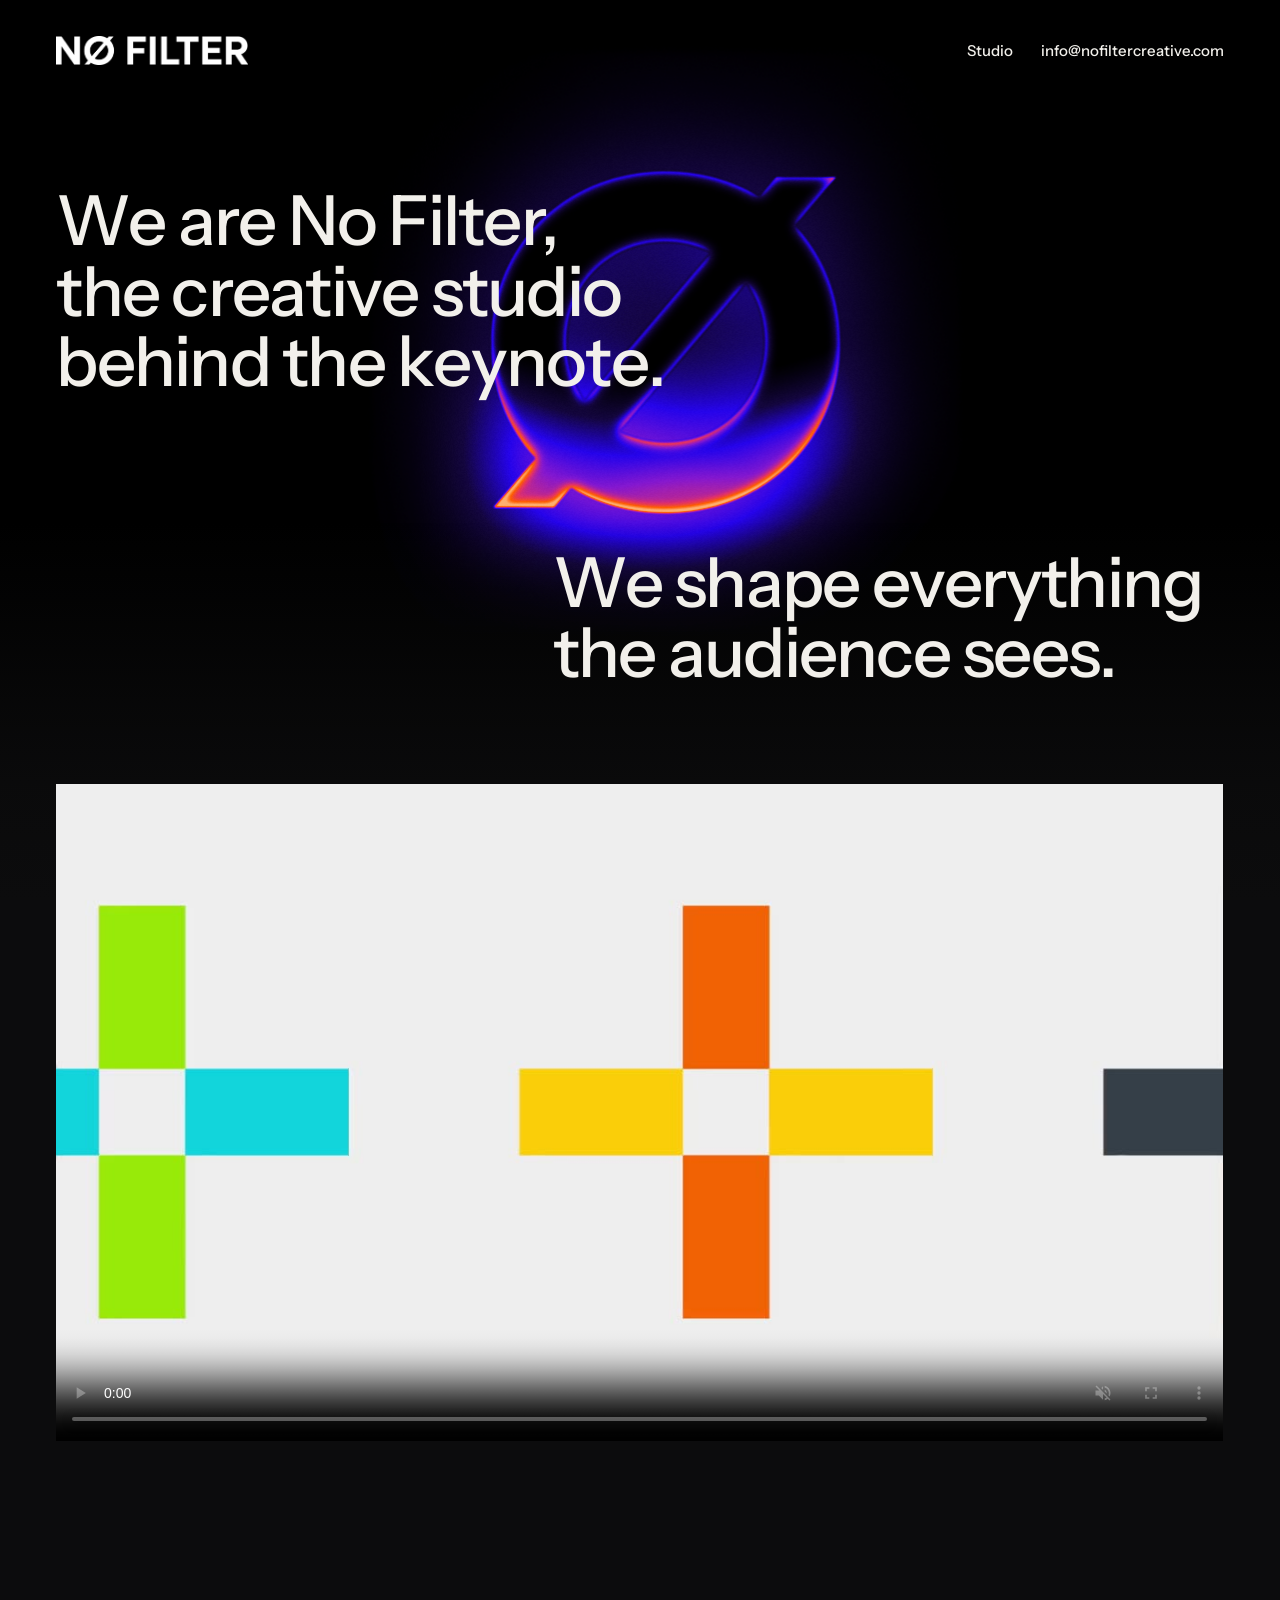
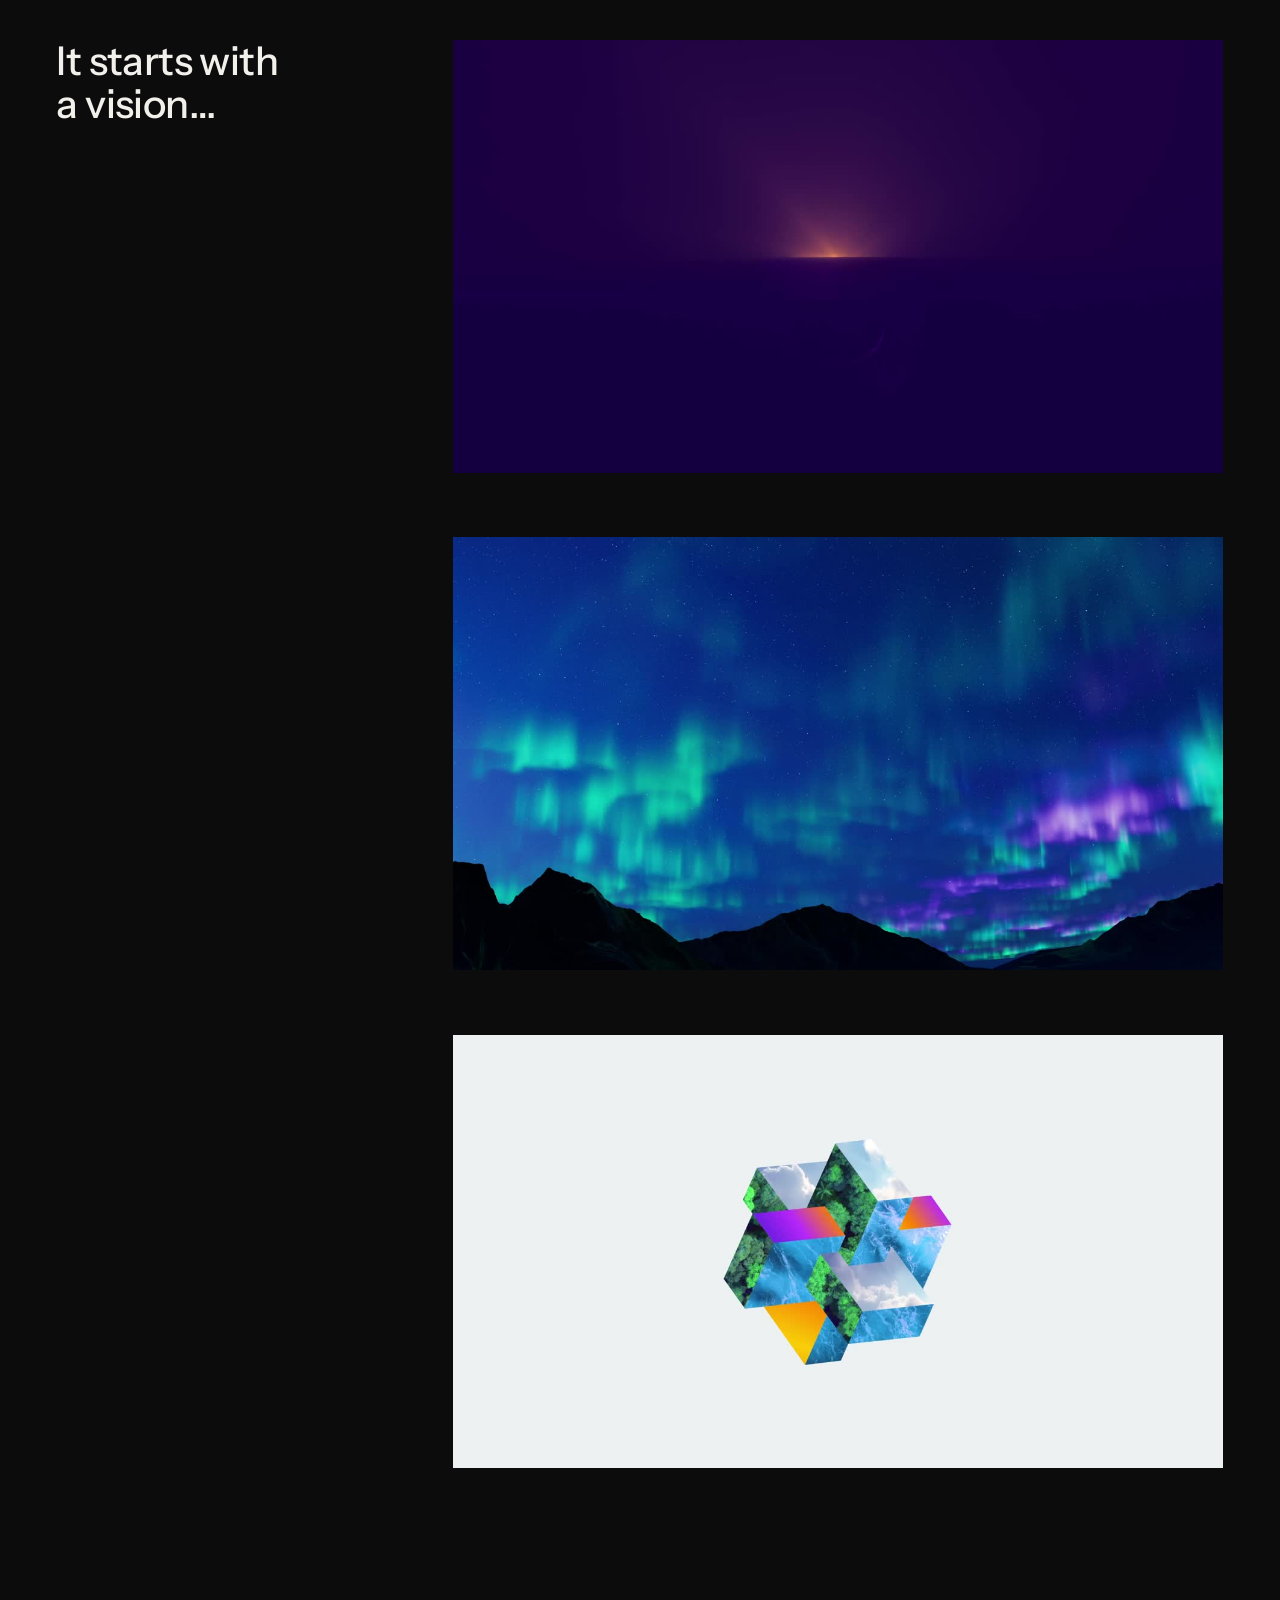
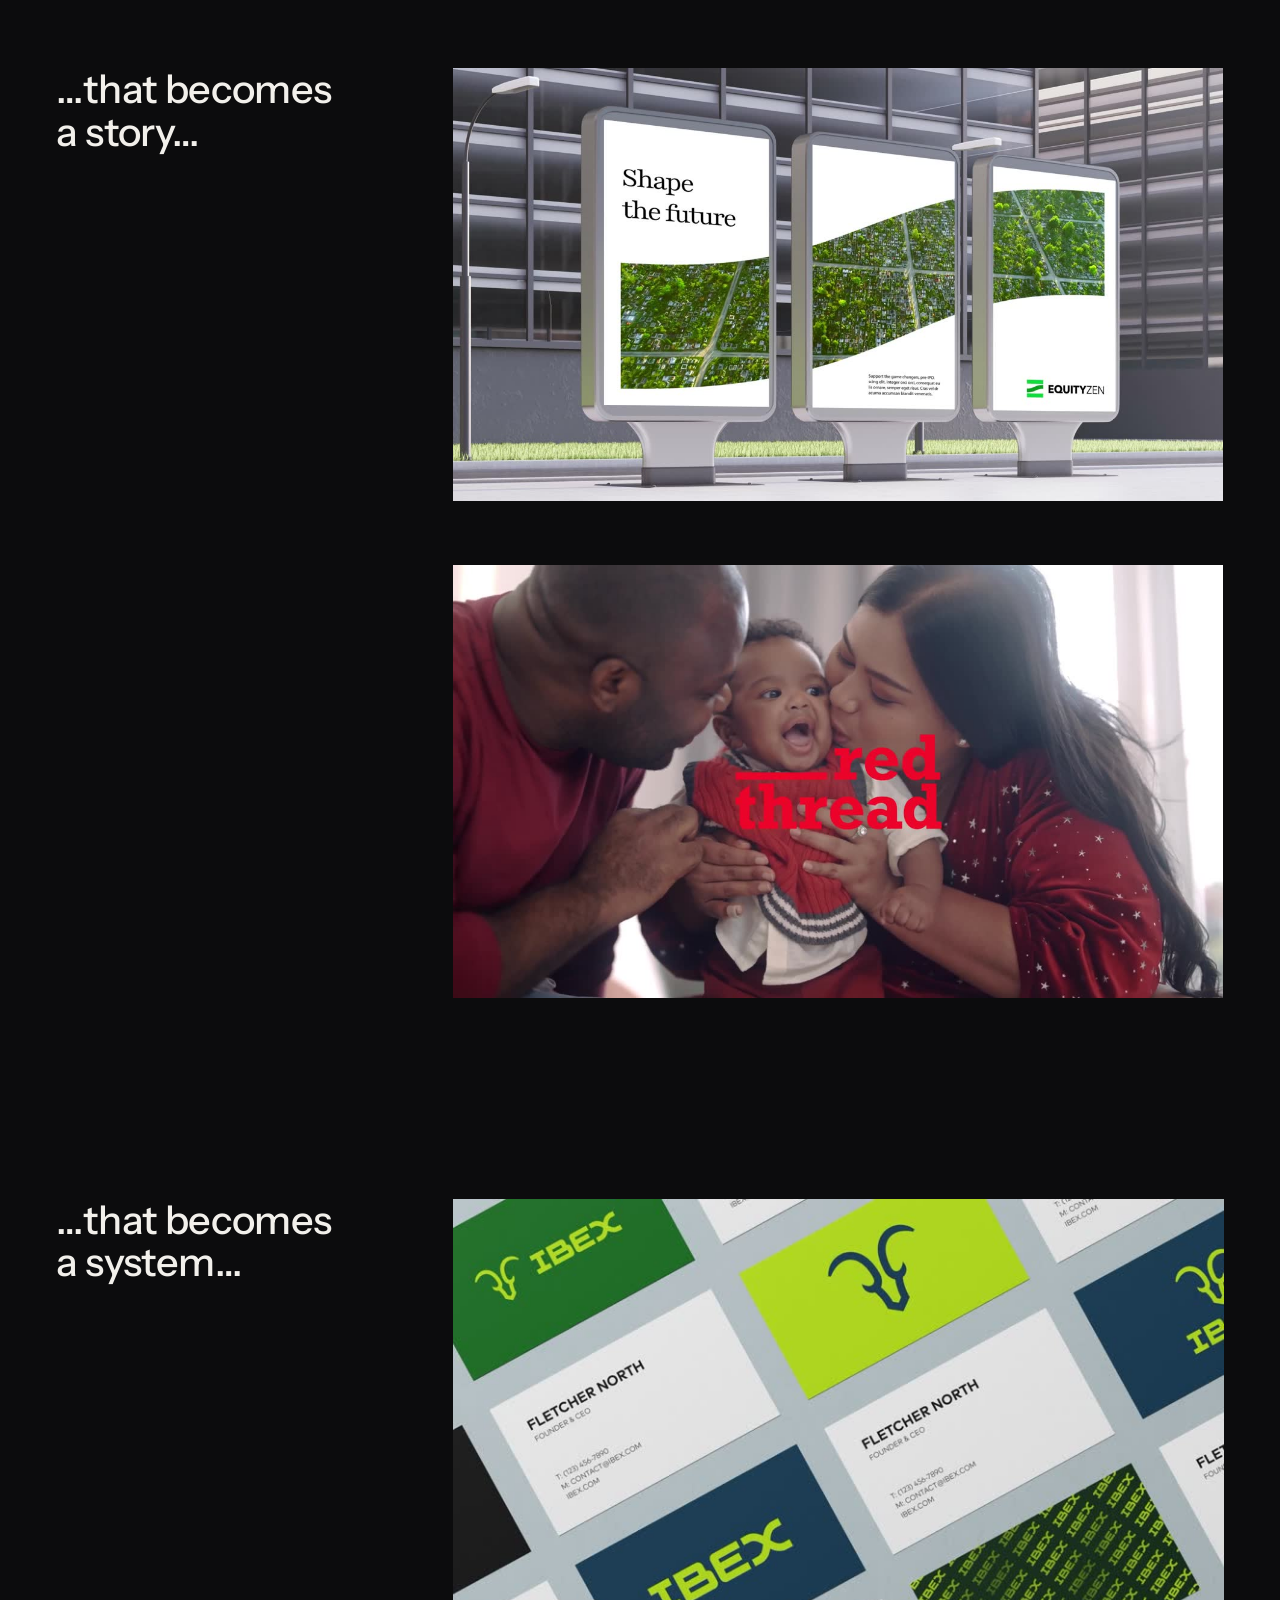
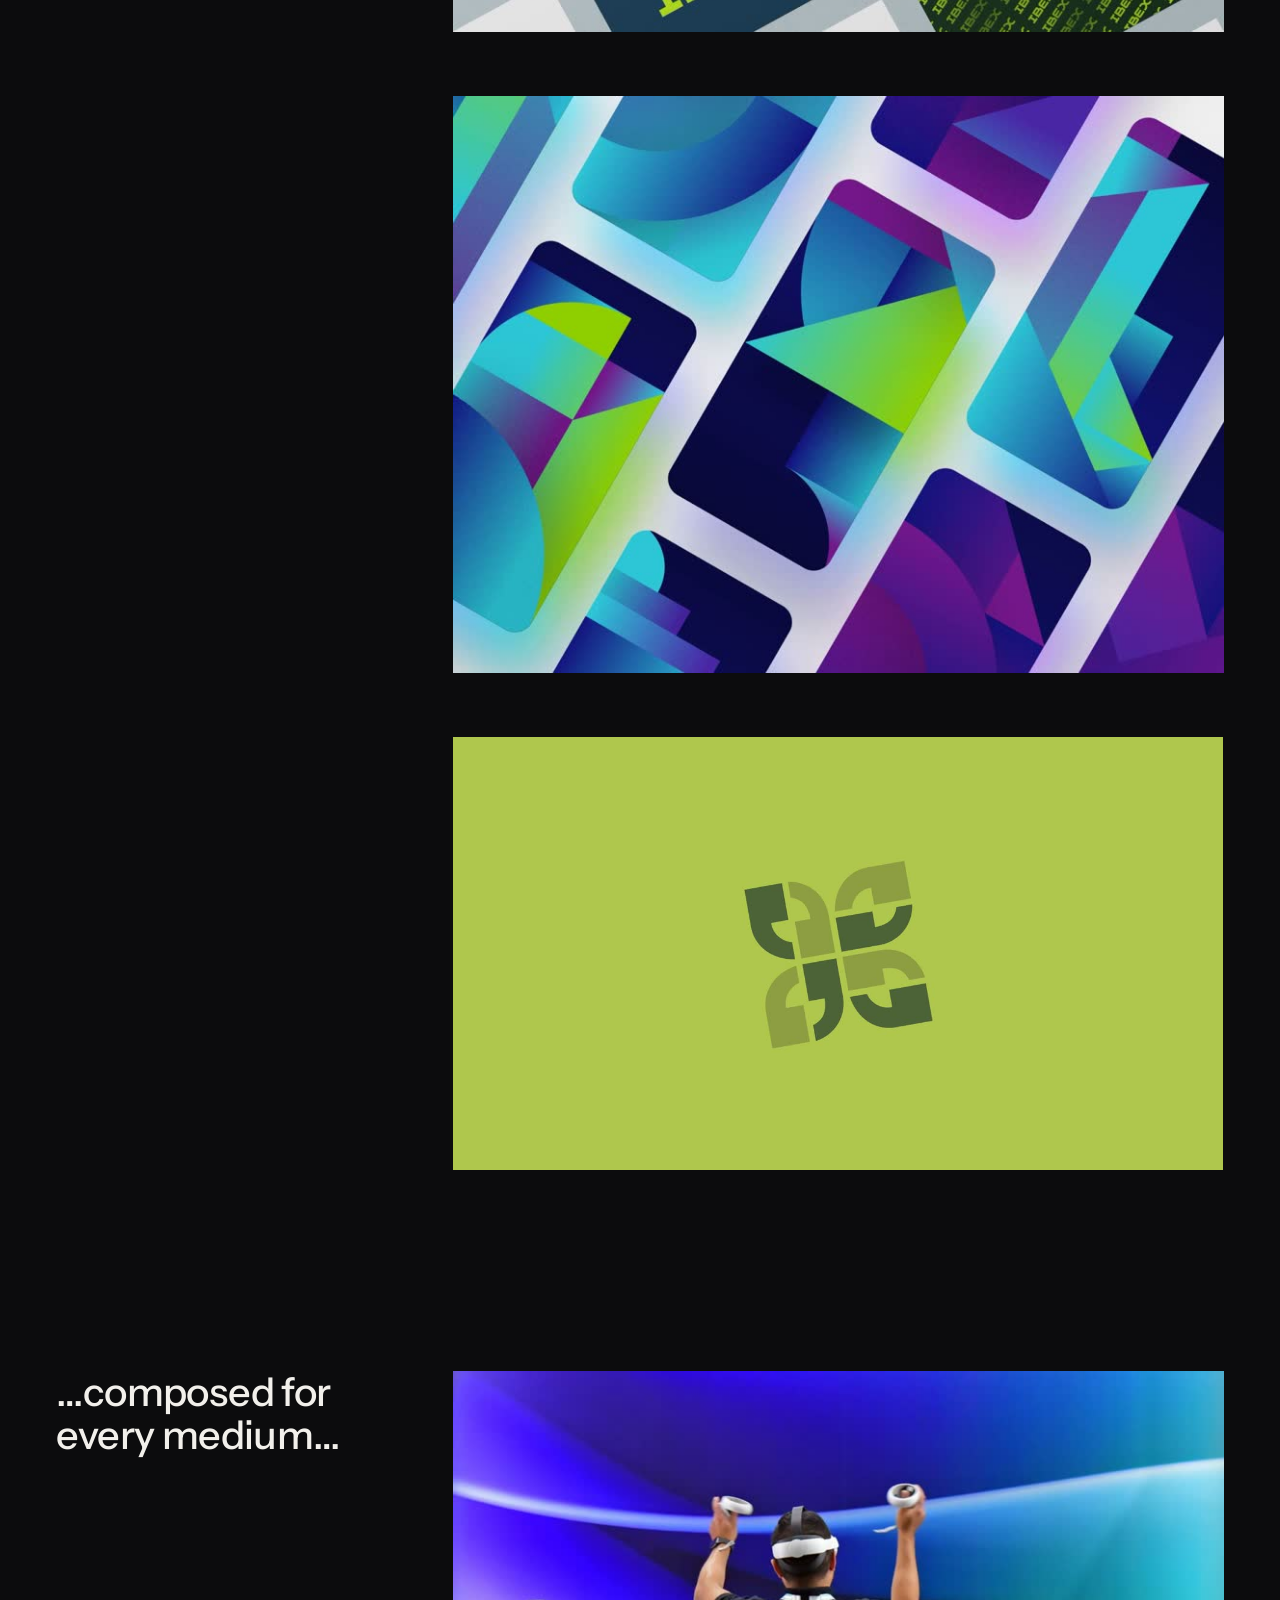
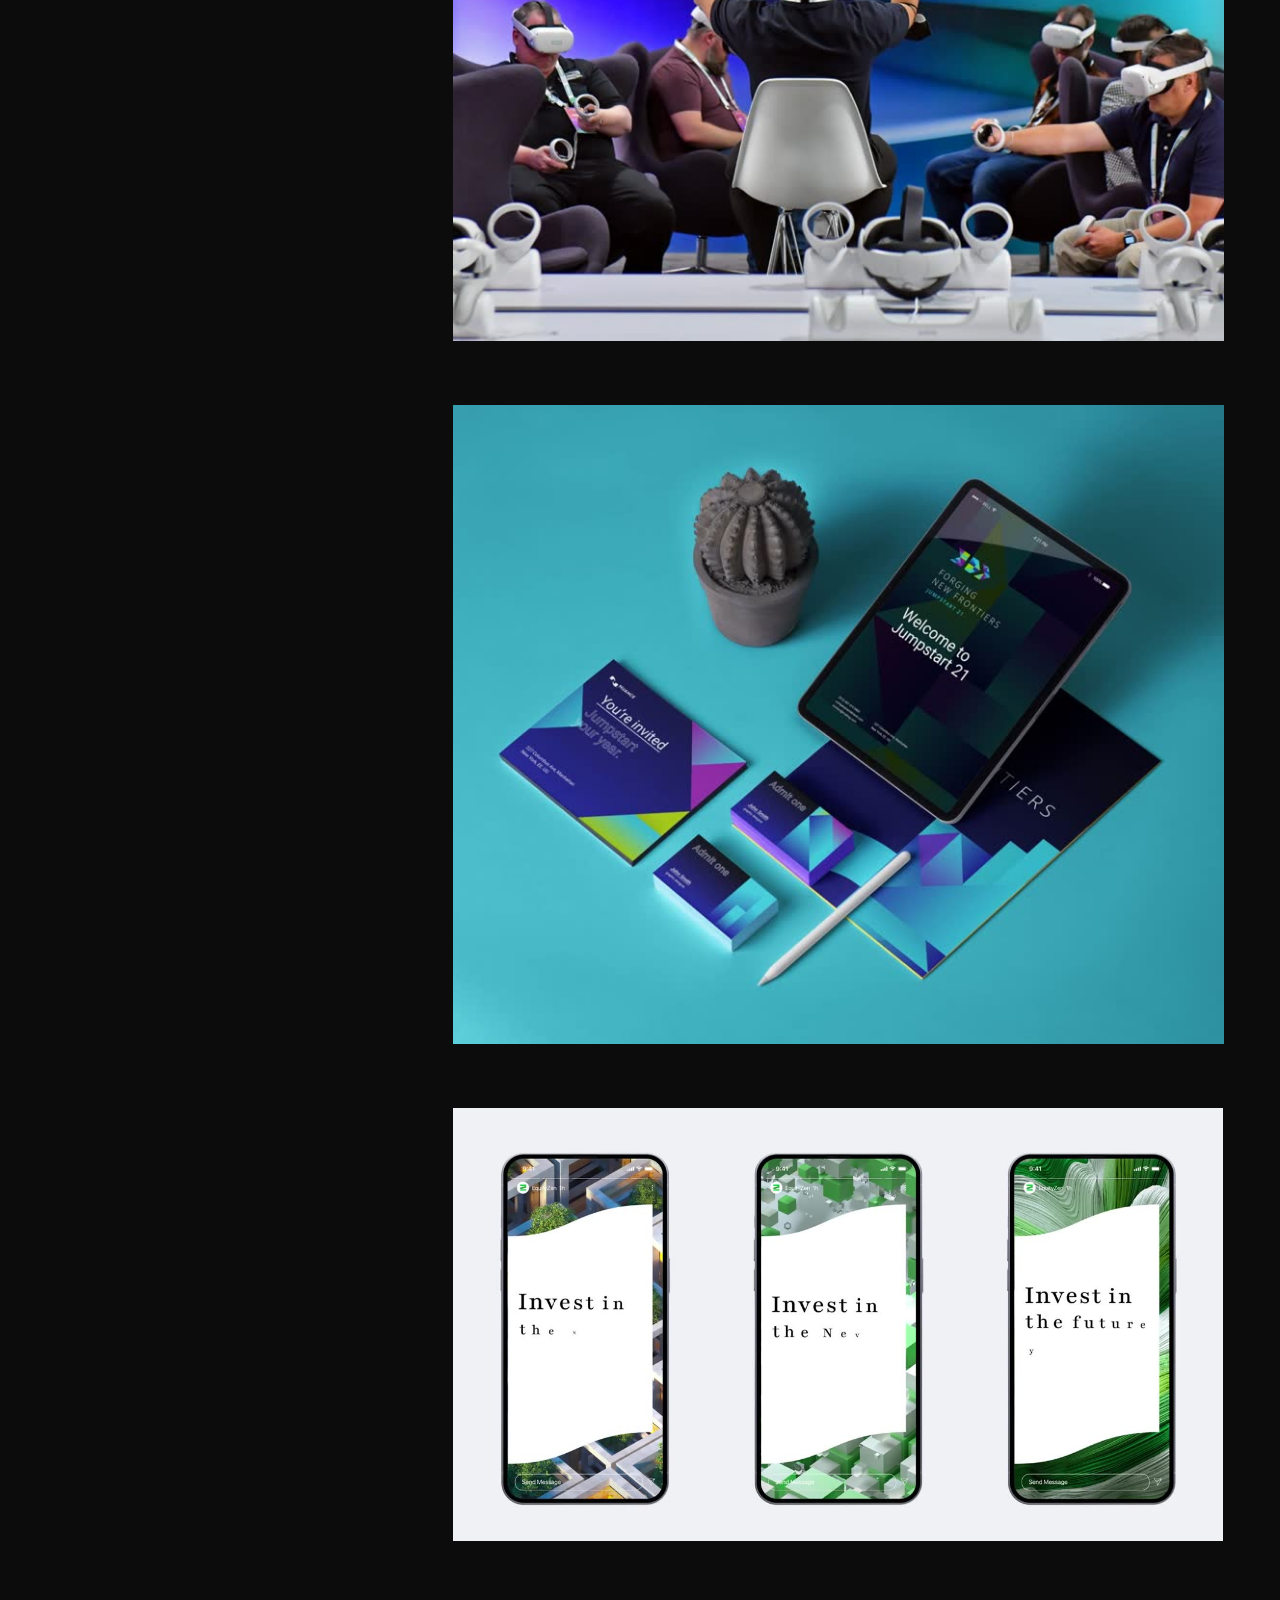
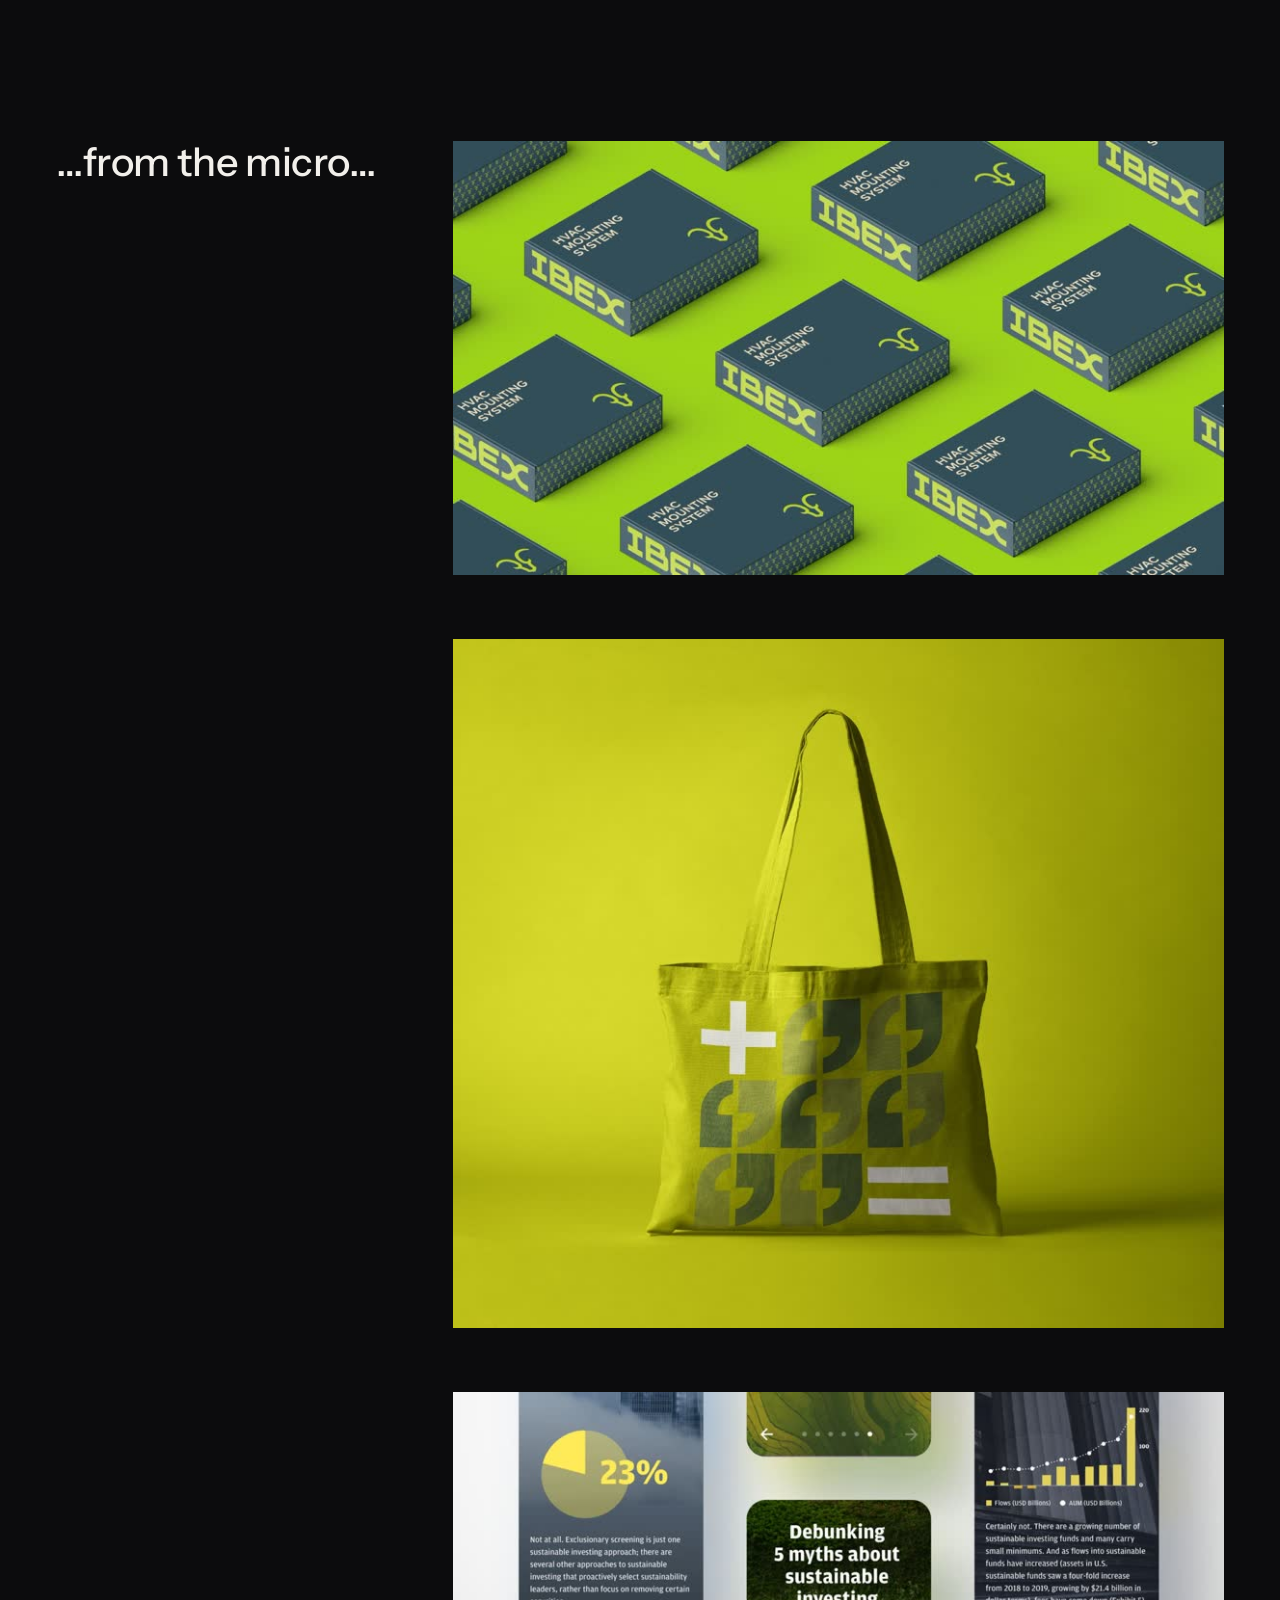
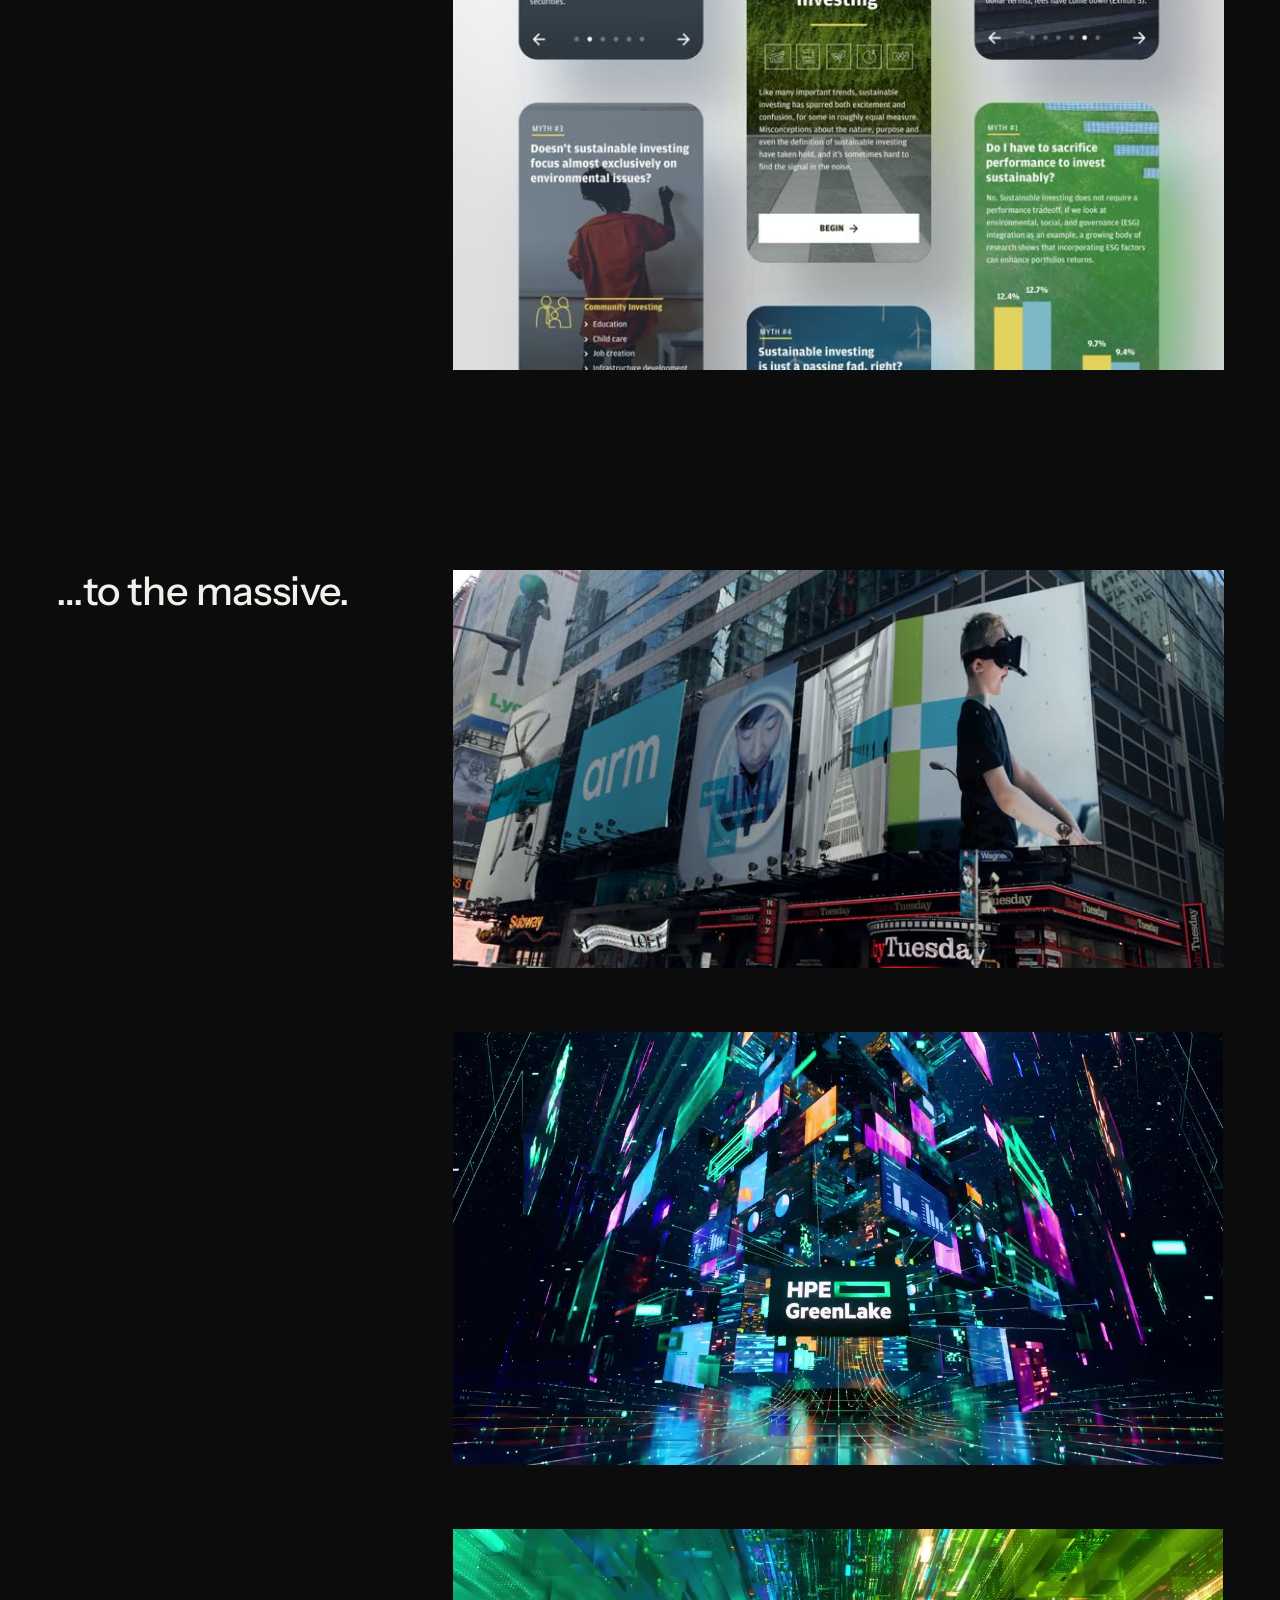
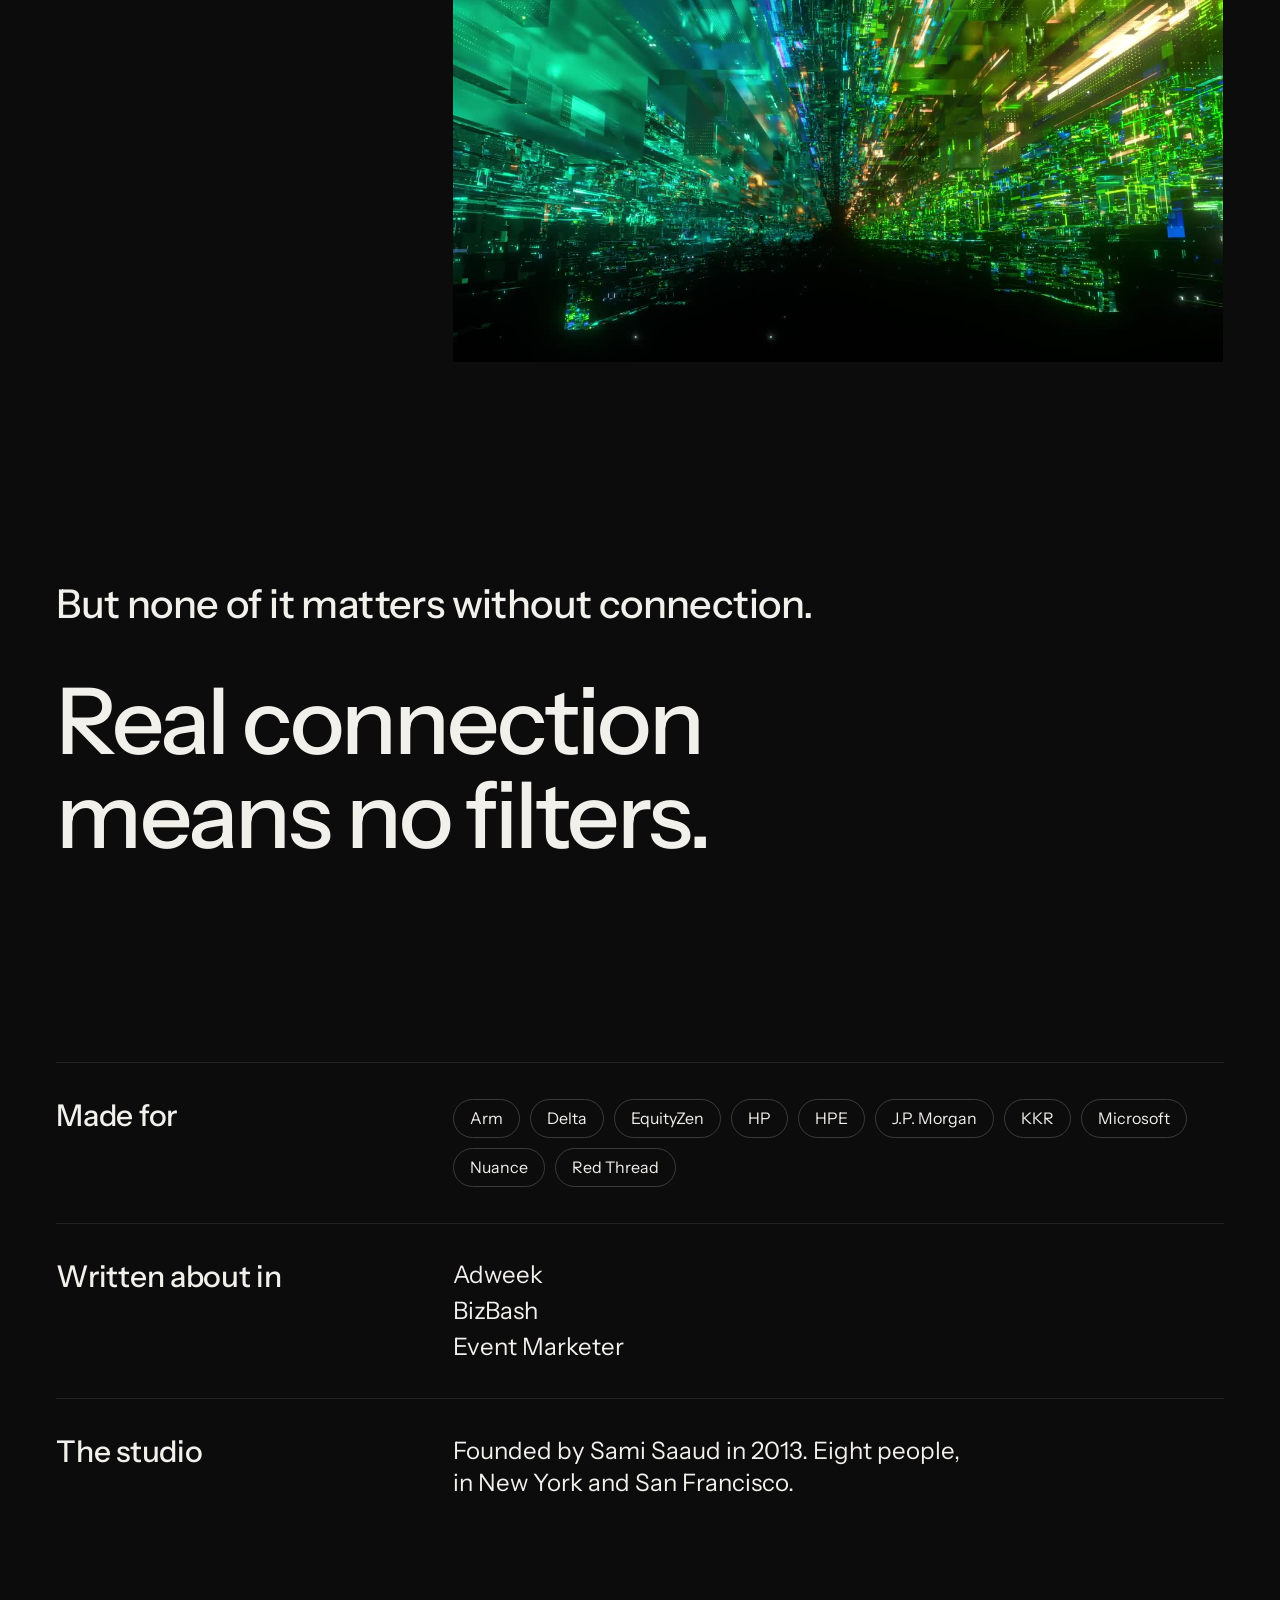
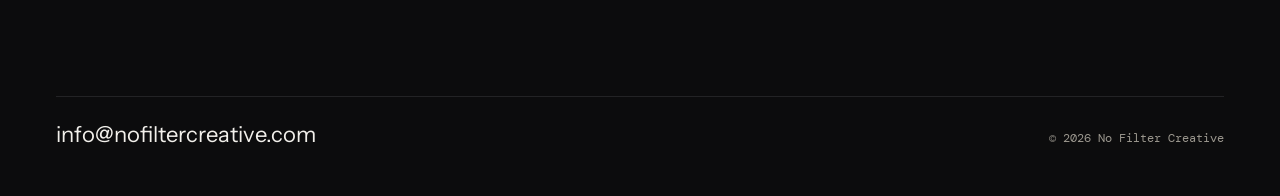
==== index.html @ 25a17d87 "No Filter home page: first build from the mockup Co-Authored-By: Claude Opus 5.5 <noreply@anthropic." ====
<!doctype html>
<html lang="en">
<head>
<meta charset="utf-8">
<meta name="viewport" content="width=device-width, initial-scale=1">
<title>No Filter Creative</title>
<meta name="description" content="No Filter is the creative studio behind the keynote. We shape everything the audience sees.">
<meta property="og:title" content="No Filter Creative">
<meta property="og:description" content="Real connection means no filters.">
<meta property="og:image" content="media/reel.jpg">
<meta name="theme-color" content="#0C0C0D">
<link rel="icon" href="media/logo.png">
<link rel="preconnect" href="https://fonts.googleapis.com">
<link rel="preconnect" href="https://fonts.gstatic.com" crossorigin>
<link rel="stylesheet" href="https://fonts.googleapis.com/css2?family=Instrument+Sans:ital,wght@0,400..700;1,400..700&amp;family=DM+Mono:wght@400;500&amp;display=swap">
<link rel="stylesheet" href="styles.css">
<script src="main.js" defer></script>
</head>
<body>
<div class="nf" style="position: relative; width: 100%; min-height: 100vh; background: #0C0C0D; color: #F2F0EB; font-family: 'Instrument Sans', 'Helvetica Neue', Arial, sans-serif; -webkit-font-smoothing: antialiased">

<div class="hero-bg is-dots" aria-hidden="true">
<div class="hm-box" style="left: 52%; top: 38%; width: min(68.2vh, 70vw); height: min(68.2vh, 70vw)">
<canvas class="nf-heat-canvas"></canvas>
</div>
</div>



<header class="wrap" style="position: relative; z-index: 2; display: flex; align-items: center; justify-content: space-between; gap: 24px; padding-top: 36px">
<img width="230" height="35" src="media/logo.png" alt="No Filter" style="display: block; width: clamp(150px, 15vw, 230px); height: auto">
<nav style="display: flex; align-items: center; gap: 28px; font-size: 15px; font-weight: 500; text-shadow: 0 1px 14px rgba(0, 0, 0, 0.35)">
<a href="#studio">Studio</a>
<a href="mailto:info@nofiltercreative.com" class="hide-sm">info@nofiltercreative.com</a>
</nav>
</header>
<main>
<section class="wrap hero-sec" style="padding-top: 120px">
<div class="g12">
<h1 class="s1" style="margin: 0; font-size: clamp(40px, 5.4vw, 80px); line-height: 1.02; font-weight: 500; letter-spacing: -0.025em; text-wrap: balance"><span class="sr-only">We are No Filter, the creative studio behind the keynote.</span><span class="pt" aria-hidden="true"><span class="pw"><span class="pc">W</span><span class="pc">e</span></span><span class="pw"><span class="pc">a</span><span class="pc">r</span><span class="pc">e</span></span><span class="pw"><span class="pc">N</span><span class="pc">o</span></span><span class="pw"><span class="pc">F</span><span class="pc">i</span><span class="pc">l</span><span class="pc">t</span><span class="pc">e</span><span class="pc">r</span><span class="pc">,</span></span><span class="pw"><span class="pc">t</span><span class="pc">h</span><span class="pc">e</span></span><span class="pw"><span class="pc">c</span><span class="pc">r</span><span class="pc">e</span><span class="pc">a</span><span class="pc">t</span><span class="pc">i</span><span class="pc">v</span><span class="pc">e</span></span><span class="pw"><span class="pc">s</span><span class="pc">t</span><span class="pc">u</span><span class="pc">d</span><span class="pc">i</span><span class="pc">o</span></span><span class="pw"><span class="pc">b</span><span class="pc">e</span><span class="pc">h</span><span class="pc">i</span><span class="pc">n</span><span class="pc">d</span></span><span class="pw"><span class="pc">t</span><span class="pc">h</span><span class="pc">e</span></span><span class="pw"><span class="pc">k</span><span class="pc">e</span><span class="pc">y</span><span class="pc">n</span><span class="pc">o</span><span class="pc">t</span><span class="pc">e</span><span class="pc">.</span></span></span></h1>
<p class="s2" style="margin: 150px 0 0; font-size: clamp(40px, 5.4vw, 80px); line-height: 1.02; font-weight: 500; letter-spacing: -0.025em; text-wrap: balance"><span class="sr-only">We shape everything the audience sees.</span><span class="pt" aria-hidden="true"><span class="pw"><span class="pc">W</span><span class="pc">e</span></span><span class="pw"><span class="pc">s</span><span class="pc">h</span><span class="pc">a</span><span class="pc">p</span><span class="pc">e</span></span><span class="pw"><span class="pc">e</span><span class="pc">v</span><span class="pc">e</span><span class="pc">r</span><span class="pc">y</span><span class="pc">t</span><span class="pc">h</span><span class="pc">i</span><span class="pc">n</span><span class="pc">g</span></span><span class="pw"><span class="pc">t</span><span class="pc">h</span><span class="pc">e</span></span><span class="pw"><span class="pc">a</span><span class="pc">u</span><span class="pc">d</span><span class="pc">i</span><span class="pc">e</span><span class="pc">n</span><span class="pc">c</span><span class="pc">e</span></span><span class="pw"><span class="pc">s</span><span class="pc">e</span><span class="pc">e</span><span class="pc">s</span><span class="pc">.</span></span></span></p>
<div class="full" style="margin-top: 96px; display: flex; flex-direction: column; gap: 18px">
<video class="nf-video nf-hero-video" data-src="media/reel.mp4" data-src-m="media/reel-m.mp4" data-poster="media/reel.jpg" data-poster-m="media/reel-m.jpg" data-controls muted loop playsinline preload="none" aria-label="No Filter showreel" style="display: block; width: 100%; height: auto; background-color: #000000; object-fit: cover"></video>
</div>
</div>
</section>
<section class="wrap" style="margin-top: 200px">
<div class="g12">
<div class="lead-col">
<h2 class="lead" style="margin: 0; font-size: clamp(30px, 3.1vw, 46px); line-height: 1.08; font-weight: 500; letter-spacing: -0.015em; text-wrap: balance">It starts with a vision…</h2>
</div>
<div class="cards-col">
<article class="work">
<video class="nf-video" data-src="media/vision-3.mp4" data-src-m="media/vision-3-m.mp4" data-poster="media/vision-3.jpg" data-poster-m="media/vision-3.jpg" muted loop playsinline preload="none" aria-label="Discover" style="display: block; width: 100%; height: auto; background-color: #000000; object-fit: cover"></video>
</article>
<article class="work">
<video class="nf-video" data-src="media/vision-1.mp4" data-src-m="media/vision-1-m.mp4" data-poster="media/vision-1.jpg" data-poster-m="media/vision-1.jpg" muted loop playsinline preload="none" aria-label="Keynote networking chapter" style="display: block; width: 100%; height: auto; background-color: #000000; object-fit: cover"></video>
</article>
<article class="work">
<video class="nf-video" data-src="media/vision-2.mp4" data-src-m="media/vision-2-m.mp4" data-poster="media/vision-2.jpg" data-poster-m="media/vision-2.jpg" muted loop playsinline preload="none" aria-label="LPR header" style="display: block; width: 100%; height: auto; background-color: #000000; object-fit: cover"></video>
</article>
</div>
</div>
</section>
<section class="wrap" style="margin-top: 200px">
<div class="g12">
<div class="lead-col">
<h2 class="lead" style="margin: 0; font-size: clamp(30px, 3.1vw, 46px); line-height: 1.08; font-weight: 500; letter-spacing: -0.015em; text-wrap: balance">…that becomes a story…</h2>
</div>
<div class="cards-col">
<article class="work">
<video class="nf-video" data-src="media/story-1.mp4" data-src-m="media/story-1-m.mp4" data-poster="media/story-1.jpg" data-poster-m="media/story-1.jpg" muted loop playsinline preload="none" aria-label="Out-of-home campaign" style="display: block; width: 100%; height: auto; background-color: #000000; object-fit: cover"></video>
</article>
<article class="work">
<video class="nf-video" data-src="media/story-2.mp4" data-src-m="media/story-2-m.mp4" data-poster="media/story-2.jpg" data-poster-m="media/story-2.jpg" muted loop playsinline preload="none" aria-label="Header animation" style="display: block; width: 100%; height: auto; background-color: #000000; object-fit: cover"></video>
</article>
</div>
</div>
</section>
<section class="wrap" style="margin-top: 200px">
<div class="g12">
<div class="lead-col">
<h2 class="lead" style="margin: 0; font-size: clamp(30px, 3.1vw, 46px); line-height: 1.08; font-weight: 500; letter-spacing: -0.015em; text-wrap: balance">…that becomes a system…</h2>
</div>
<div class="cards-col">
<article class="work">
<img src="media/system-ibex.jpg" srcset="media/system-ibex-800.jpg 800w, media/system-ibex.jpg 1600w" sizes="(max-width: 860px) 100vw, 60vw" loading="lazy" decoding="async" alt="IBEX business cards in green, lime, navy and white" style="display: block; width: 100%; height: auto">
</article>
<article class="work">
<img src="media/system-shapes.jpg" srcset="media/system-shapes-800.jpg 800w, media/system-shapes.jpg 1600w" sizes="(max-width: 860px) 100vw, 60vw" loading="lazy" decoding="async" alt="Geometric card system in blue, teal, lime and purple gradients" style="display: block; width: 100%; height: auto">
</article>
<article class="work">
<video class="nf-video" data-src="media/system-1.mp4" data-src-m="media/system-1-m.mp4" data-poster="media/system-1.jpg" data-poster-m="media/system-1.jpg" muted loop playsinline preload="none" aria-label="WMLS header animation" style="display: block; width: 100%; height: auto; background-color: #000000; object-fit: cover"></video>
</article>
</div>
</div>
</section>
<section class="wrap" style="margin-top: 200px">
<div class="g12">
<div class="lead-col">
<h2 class="lead" style="margin: 0; font-size: clamp(30px, 3.1vw, 46px); line-height: 1.08; font-weight: 500; letter-spacing: -0.015em; text-wrap: balance">…composed for every medium…</h2>
</div>
<div class="cards-col">
<article class="work">
<img src="media/medium-vr.jpg" srcset="media/medium-vr-800.jpg 800w, media/medium-vr.jpg 1600w" sizes="(max-width: 860px) 100vw, 60vw" loading="lazy" decoding="async" alt="Attendees in VR headsets in front of a wide blue LED wall" style="display: block; width: 100%; height: auto">
</article>
<article class="work">
<img src="media/medium-print.jpg" srcset="media/medium-print-800.jpg 800w, media/medium-print.jpg 1600w" sizes="(max-width: 860px) 100vw, 60vw" loading="lazy" decoding="async" alt="Jumpstart 21 invitation, tickets, tablet and print on teal" style="display: block; width: 100%; height: auto">
</article>
<article class="work">
<video class="nf-video" data-src="media/medium-1.mp4" data-src-m="media/medium-1-m.mp4" data-poster="media/medium-1.jpg" data-poster-m="media/medium-1.jpg" muted loop playsinline preload="none" aria-label="Phones and social content" style="display: block; width: 100%; height: auto; background-color: #000000; object-fit: cover"></video>
</article>
</div>
</div>
</section>
<section class="wrap" style="margin-top: 200px">
<div class="g12">
<div class="lead-col">
<h2 class="lead" style="margin: 0; font-size: clamp(30px, 3.1vw, 46px); line-height: 1.08; font-weight: 500; letter-spacing: -0.015em; text-wrap: balance">…from the micro…</h2>
</div>
<div class="cards-col">
<article class="work">
<img src="media/micro-boxes.jpg" srcset="media/micro-boxes-800.jpg 800w, media/micro-boxes.jpg 1600w" sizes="(max-width: 860px) 100vw, 60vw" loading="lazy" decoding="async" alt="IBEX HVAC mounting system boxes on lime green" style="display: block; width: 100%; height: auto">
</article>
<article class="work">
<img src="media/micro-tote.jpg" srcset="media/micro-tote-800.jpg 800w, media/micro-tote.jpg 1600w" sizes="(max-width: 860px) 100vw, 60vw" loading="lazy" decoding="async" alt="Printed tote bag with geometric pattern on yellow-green" style="display: block; width: 100%; height: auto">
</article>
<article class="work">
<img src="media/micro-mobile.jpg" srcset="media/micro-mobile-800.jpg 800w, media/micro-mobile.jpg 1600w" sizes="(max-width: 860px) 100vw, 60vw" loading="lazy" decoding="async" alt="Mobile story screens debunking sustainable investing myths" style="display: block; width: 100%; height: auto">
</article>
</div>
</div>
</section>
<section class="wrap" style="margin-top: 200px">
<div class="g12">
<div class="lead-col">
<h2 class="lead" style="margin: 0; font-size: clamp(30px, 3.1vw, 46px); line-height: 1.08; font-weight: 500; letter-spacing: -0.015em; text-wrap: balance">…to the massive.</h2>
</div>
<div class="cards-col">
<article class="work">
<img src="media/massive-arm.jpg" srcset="media/massive-arm-800.jpg 800w, media/massive-arm.jpg 1600w" sizes="(max-width: 860px) 100vw, 60vw" loading="lazy" decoding="async" alt="Arm billboards across a Times Square building" style="display: block; width: 100%; height: auto">
</article>
<article class="work">
<video class="nf-video" data-src="media/massive-1.mp4" data-src-m="media/massive-1-m.mp4" data-poster="media/massive-1.jpg" data-poster-m="media/massive-1.jpg" muted loop playsinline preload="none" aria-label="HPE Unified Insights" style="display: block; width: 100%; height: auto; background-color: #000000; object-fit: cover"></video>
</article>
<article class="work">
<video class="nf-video" data-src="media/massive-2.mp4" data-src-m="media/massive-2-m.mp4" data-poster="media/massive-2.jpg" data-poster-m="media/massive-2.jpg" muted loop playsinline preload="none" aria-label="Large-format screen content" style="display: block; width: 100%; height: auto; background-color: #000000; object-fit: cover"></video>
</article>
</div>
</div>
</section>
<section class="wrap" style="margin-top: 220px">
<div class="g12">
<p class="full" style="margin: 0 0 48px; font-size: clamp(30px, 3.1vw, 46px); line-height: 1.08; font-weight: 500; letter-spacing: -0.015em; text-wrap: balance">But none of it matters without connection.</p>
<h2 class="full" style="margin: 0; font-size: clamp(48px, 7.2vw, 128px); line-height: 1.02; font-weight: 500; letter-spacing: -0.03em; text-wrap: balance">Real connection means no filters.</h2>
</div>
</section>

<section class="wrap">

<div style="margin-top: 200px">
<div class="g12 list-row">
<h3 class="list-label" style="margin: 0; font-size: 30px; line-height: 1.1; font-weight: 500; letter-spacing: -0.01em">Made for</h3>
<div class="list-body">
<ul style="list-style: none; margin: 0; padding: 0; display: flex; flex-wrap: wrap; gap: 10px">
<li style="padding: 9px 16px; border: 1px solid #3B3B3E; border-radius: 999px; font-size: 16px; line-height: 1.2">Arm</li>
<li style="padding: 9px 16px; border: 1px solid #3B3B3E; border-radius: 999px; font-size: 16px; line-height: 1.2">Delta</li>
<li style="padding: 9px 16px; border: 1px solid #3B3B3E; border-radius: 999px; font-size: 16px; line-height: 1.2">EquityZen</li>
<li style="padding: 9px 16px; border: 1px solid #3B3B3E; border-radius: 999px; font-size: 16px; line-height: 1.2">HP</li>
<li style="padding: 9px 16px; border: 1px solid #3B3B3E; border-radius: 999px; font-size: 16px; line-height: 1.2">HPE</li>
<li style="padding: 9px 16px; border: 1px solid #3B3B3E; border-radius: 999px; font-size: 16px; line-height: 1.2">J.P. Morgan</li>
<li style="padding: 9px 16px; border: 1px solid #3B3B3E; border-radius: 999px; font-size: 16px; line-height: 1.2">KKR</li>
<li style="padding: 9px 16px; border: 1px solid #3B3B3E; border-radius: 999px; font-size: 16px; line-height: 1.2">Microsoft</li>
<li style="padding: 9px 16px; border: 1px solid #3B3B3E; border-radius: 999px; font-size: 16px; line-height: 1.2">Nuance</li>
<li style="padding: 9px 16px; border: 1px solid #3B3B3E; border-radius: 999px; font-size: 16px; line-height: 1.2">Red Thread</li>
</ul>
</div>
</div>
<div class="g12 list-row">
<h3 class="list-label" style="margin: 0; font-size: 30px; line-height: 1.1; font-weight: 500; letter-spacing: -0.01em">Written about in</h3>
<div class="list-body">
<ul style="list-style: none; margin: 0; padding: 0; display: flex; flex-direction: column; gap: 6px; font-size: 24px; line-height: 1.25">
<li>Adweek</li>
<li>BizBash</li>
<li>Event Marketer</li>
</ul>
</div>
</div>
<div class="g12 list-row" id="studio">
<h3 class="list-label" style="margin: 0; font-size: 30px; line-height: 1.1; font-weight: 500; letter-spacing: -0.01em">The studio</h3>
<div class="list-body">
<p style="margin: 0; font-size: 24px; line-height: 1.35; max-width: 32ch; text-wrap: pretty">Founded by Sami Saaud in 2013. Eight people, in New York and San Francisco.</p>
</div>
</div>
</div>
</section>
</main>
<footer class="wrap" style="margin-top: 160px; padding-bottom: 48px">
<div style="padding-top: 24px; border-top: 1px solid #232325; display: flex; flex-wrap: wrap; align-items: baseline; justify-content: space-between; gap: 16px">
<a href="mailto:info@nofiltercreative.com" style="font-size: 22px">info@nofiltercreative.com</a>
<div style="display: flex; flex-wrap: wrap; gap: 24px; font-family: 'DM Mono', ui-monospace, 'SF Mono', Menlo, monospace; font-size: 12px; color: #9C988F">
<span>© 2026 No Filter Creative</span>
</div>
</div>
</footer>
</div>
</body>
</html>
---- styles.css ----
body{margin:0;background:#0C0C0D}
.nf *{box-sizing:border-box}
.nf a{color:#F2F0EB;text-decoration:none}
.nf a:hover{color:#FF6126}
.wrap{padding-left:clamp(20px,4.4vw,64px);padding-right:clamp(20px,4.4vw,64px)}
.g12{display:grid;grid-template-columns:repeat(12,minmax(0,1fr));column-gap:24px}
.s1{grid-column:1 / span 8}
.s2{grid-column:6 / span 7}
.full{grid-column:1 / -1}
.lead-col{grid-column:1 / span 4}
.cards-col{grid-column:5 / span 8;display:flex;flex-direction:column;gap:64px}
.lead{position:sticky;top:116px}
.mbox{position:relative;width:100%;background-color:#2A2A2C;border:1px solid #3B3B3E;overflow:hidden;
  background-image:linear-gradient(to top right,transparent calc(50% - 0.6px),#343437 50%,transparent calc(50% + 0.6px)),
  linear-gradient(to bottom right,transparent calc(50% - 0.6px),#343437 50%,transparent calc(50% + 0.6px))}
.mbox-in{position:absolute;inset:0;padding:22px 24px;display:flex;flex-direction:column;justify-content:space-between;gap:12px}
.ph{display:flex;align-items:center;justify-content:center}
.ph-icon{position:relative;width:56px;height:56px;border-radius:999px;border:1px solid #4A4A4E;background:#2A2A2C;display:inline-flex;align-items:center;justify-content:center}
.trip{display:grid;grid-template-columns:repeat(3,minmax(0,1fr));gap:24px}
.list-row{border-top:1px solid #232325;padding-top:36px;padding-bottom:36px}
.list-label{grid-column:1 / span 4}
.list-body{grid-column:5 / span 8}
@media (max-width:860px){
  .g12{grid-template-columns:minmax(0,1fr)!important;row-gap:20px}
  .s1,.s2,.full,.lead-col,.cards-col,.list-label,.list-body{grid-column:1 / -1!important}
  .s2{margin-top:28px!important}
  .lead{position:static!important;margin-bottom:36px!important}
  .cards-col{gap:40px!important}
  .trip{grid-template-columns:minmax(0,1fr)!important}
  .mbox:not(.ph){aspect-ratio:auto!important;min-height:200px}
  .ph-icon{width:46px;height:46px}
  .mbox-in{position:static!important;min-height:200px}
  .mbox-hero{min-height:420px}
  .hide-sm{display:none!important}
  .hm-box{left:50%!important;top:calc(96px + min(33vw, 140px))!important;width:min(115vw, 490px)!important;height:min(115vw, 490px)!important}
  .nf:has(.nf-heat-canvas) .hero-sec{padding-top:calc(min(66vw, 280px) + 64px)!important}
}

.nf{position:relative}
.hero-bg{position:absolute;top:0;left:0;right:0;height:100vh;min-height:680px;max-height:1080px;z-index:0;overflow:hidden;pointer-events:none;
  background:radial-gradient(45% 40% at 12% 10%,rgba(255,94,0,.75),rgba(255,94,0,0) 70%),
  radial-gradient(45% 45% at 40% 22%,rgba(133,24,207,.8),rgba(133,24,207,0) 70%),
  radial-gradient(60% 55% at 30% 72%,rgba(38,4,235,.85),rgba(38,4,235,0) 72%),#000}
.nf-hero-canvas{position:absolute;top:0;left:0;width:100%;height:100%;display:block}
.hero-bg.is-dots{background:#000}
.nf-dots-canvas{position:absolute;top:0;left:0;width:100%;height:100%;display:block}
.hm-box{position:absolute;transform:translate(-50%,-50%)}
.nf-heat-canvas{position:absolute;top:0;left:0;width:100%;height:100%;display:block}
.sr-only{position:absolute;width:1px;height:1px;padding:0;margin:-1px;overflow:hidden;clip:rect(0,0,0,0);white-space:nowrap;border:0}
.pw{display:inline-block;white-space:nowrap;margin-right:0.24em}
.pw:last-child{margin-right:0}
.pc{display:inline-block}
.hero-bg::after{content:"";position:absolute;left:0;right:0;bottom:0;height:42%;background:linear-gradient(to bottom,rgba(12,12,13,0) 0%,rgba(12,12,13,.85) 70%,#0C0C0D 100%)}
.hero-sec{position:relative;z-index:1}

.kscroll{display:flex;gap:24px;overflow-x:auto;overscroll-behavior-x:contain;scroll-snap-type:x mandatory;scroll-padding-left:clamp(20px,4.4vw,64px);margin-top:28px;padding:4px clamp(20px,4.4vw,64px) 18px;scrollbar-width:thin;scrollbar-color:#3B3B3E transparent}
.kscroll::-webkit-scrollbar{height:6px}
.kscroll::-webkit-scrollbar-thumb{background:#3B3B3E;border-radius:3px}
.kscroll:focus-visible{outline:2px solid #FF6126;outline-offset:4px}
.kcard{flex:0 0 clamp(260px,27vw,420px);scroll-snap-align:start;display:flex;flex-direction:column;gap:12px}
.karrow{width:44px;height:44px;display:inline-flex;align-items:center;justify-content:center;padding:0;border-radius:999px;border:1px solid #3B3B3E;background:transparent;cursor:pointer}
.karrow:hover{border-color:#F2F0EB}
.karrow:focus-visible{outline:2px solid #FF6126;outline-offset:2px}
.breadth{display:grid;grid-template-columns:repeat(4,minmax(0,1fr));gap:40px 24px}
.btile .mbox-in{padding:16px 18px}
@media (max-width:860px){
  .kcard{flex-basis:78vw}
  .kcard .mbox,.btile .mbox{min-height:0!important}
  .kcard .mbox{aspect-ratio:16 / 9!important}
  .btile .mbox{aspect-ratio:4 / 3!important}
  .kcard .mbox-in,.btile .mbox-in{position:absolute!important;min-height:0!important}
  .breadth{grid-template-columns:repeat(2,minmax(0,1fr));gap:28px 14px}
  .btile .mbox-in{padding:10px 12px}
  .btile .mnote-wrap{display:none!important}
}

.nf-video{display:block;width:100%;height:auto;aspect-ratio:16 / 9;background-color:#000;object-fit:cover}
@media (max-width:860px){.nf-hero-video{aspect-ratio:4 / 5}}
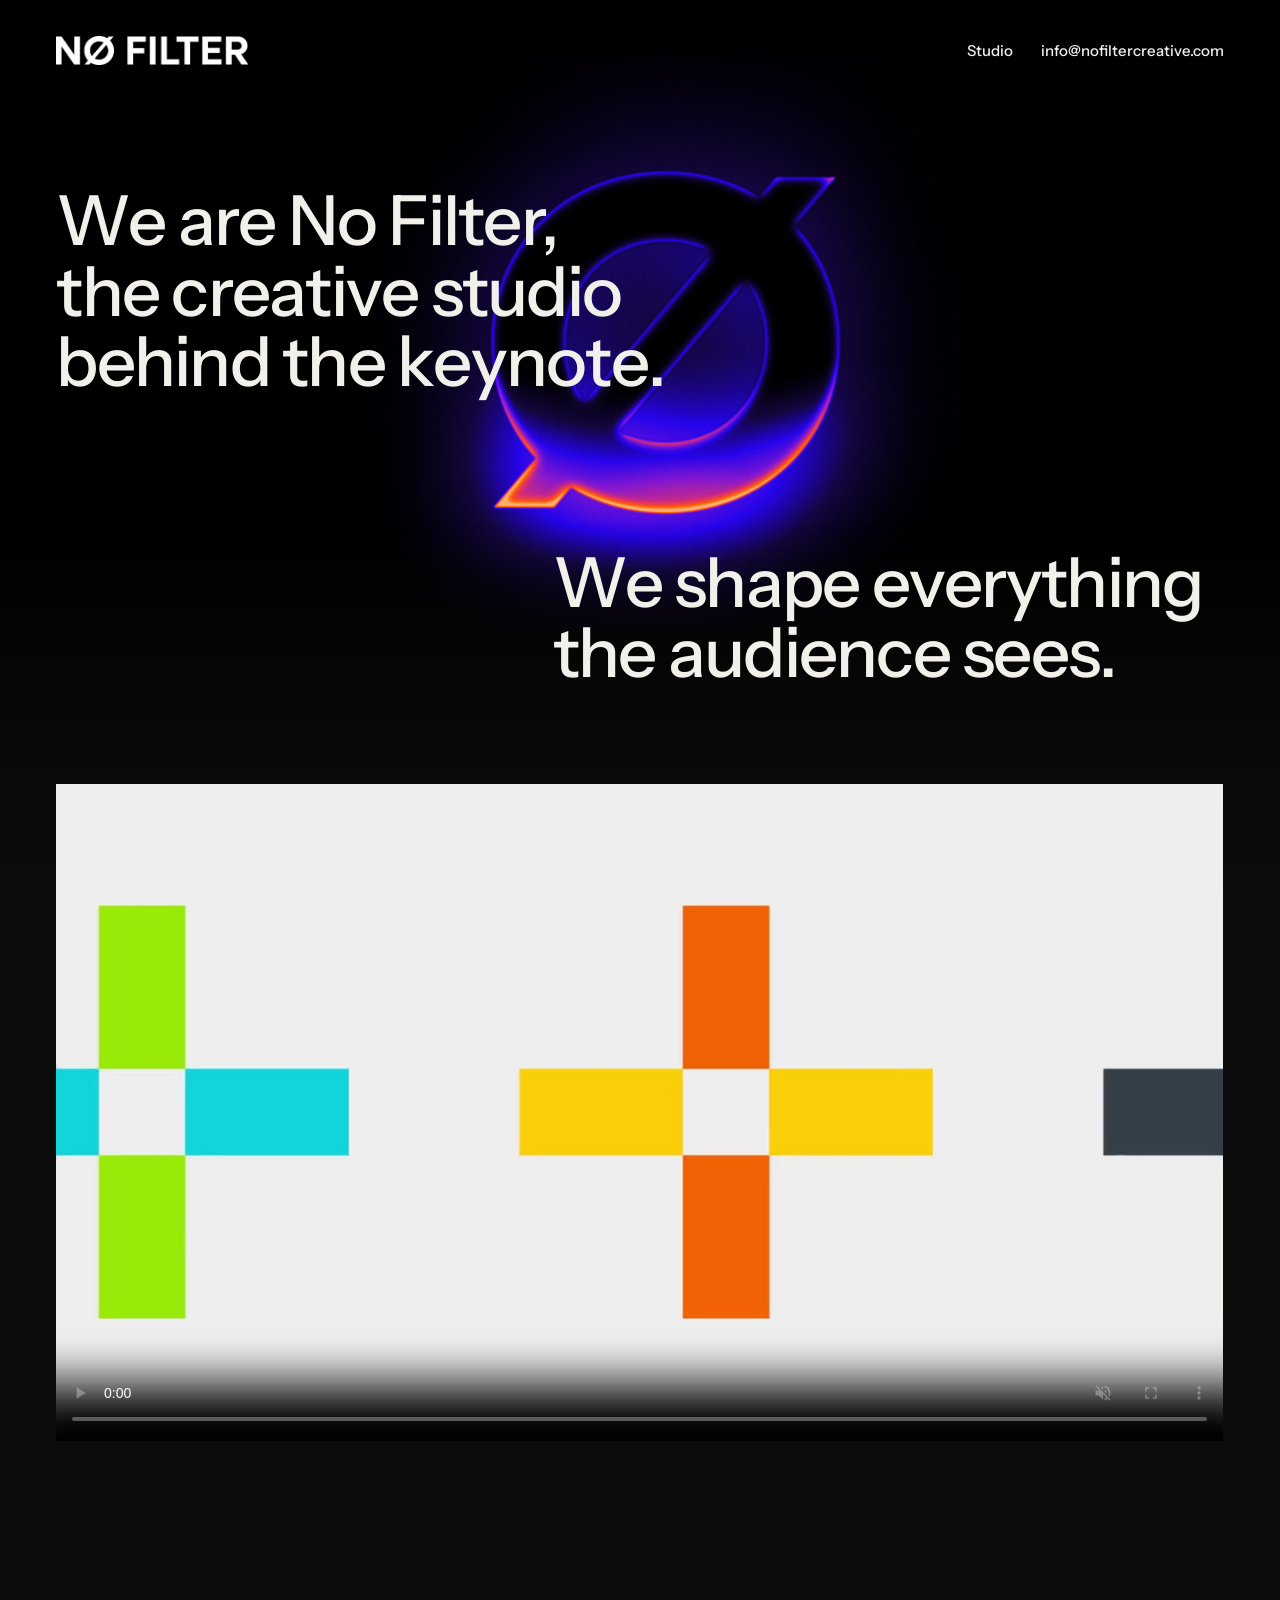
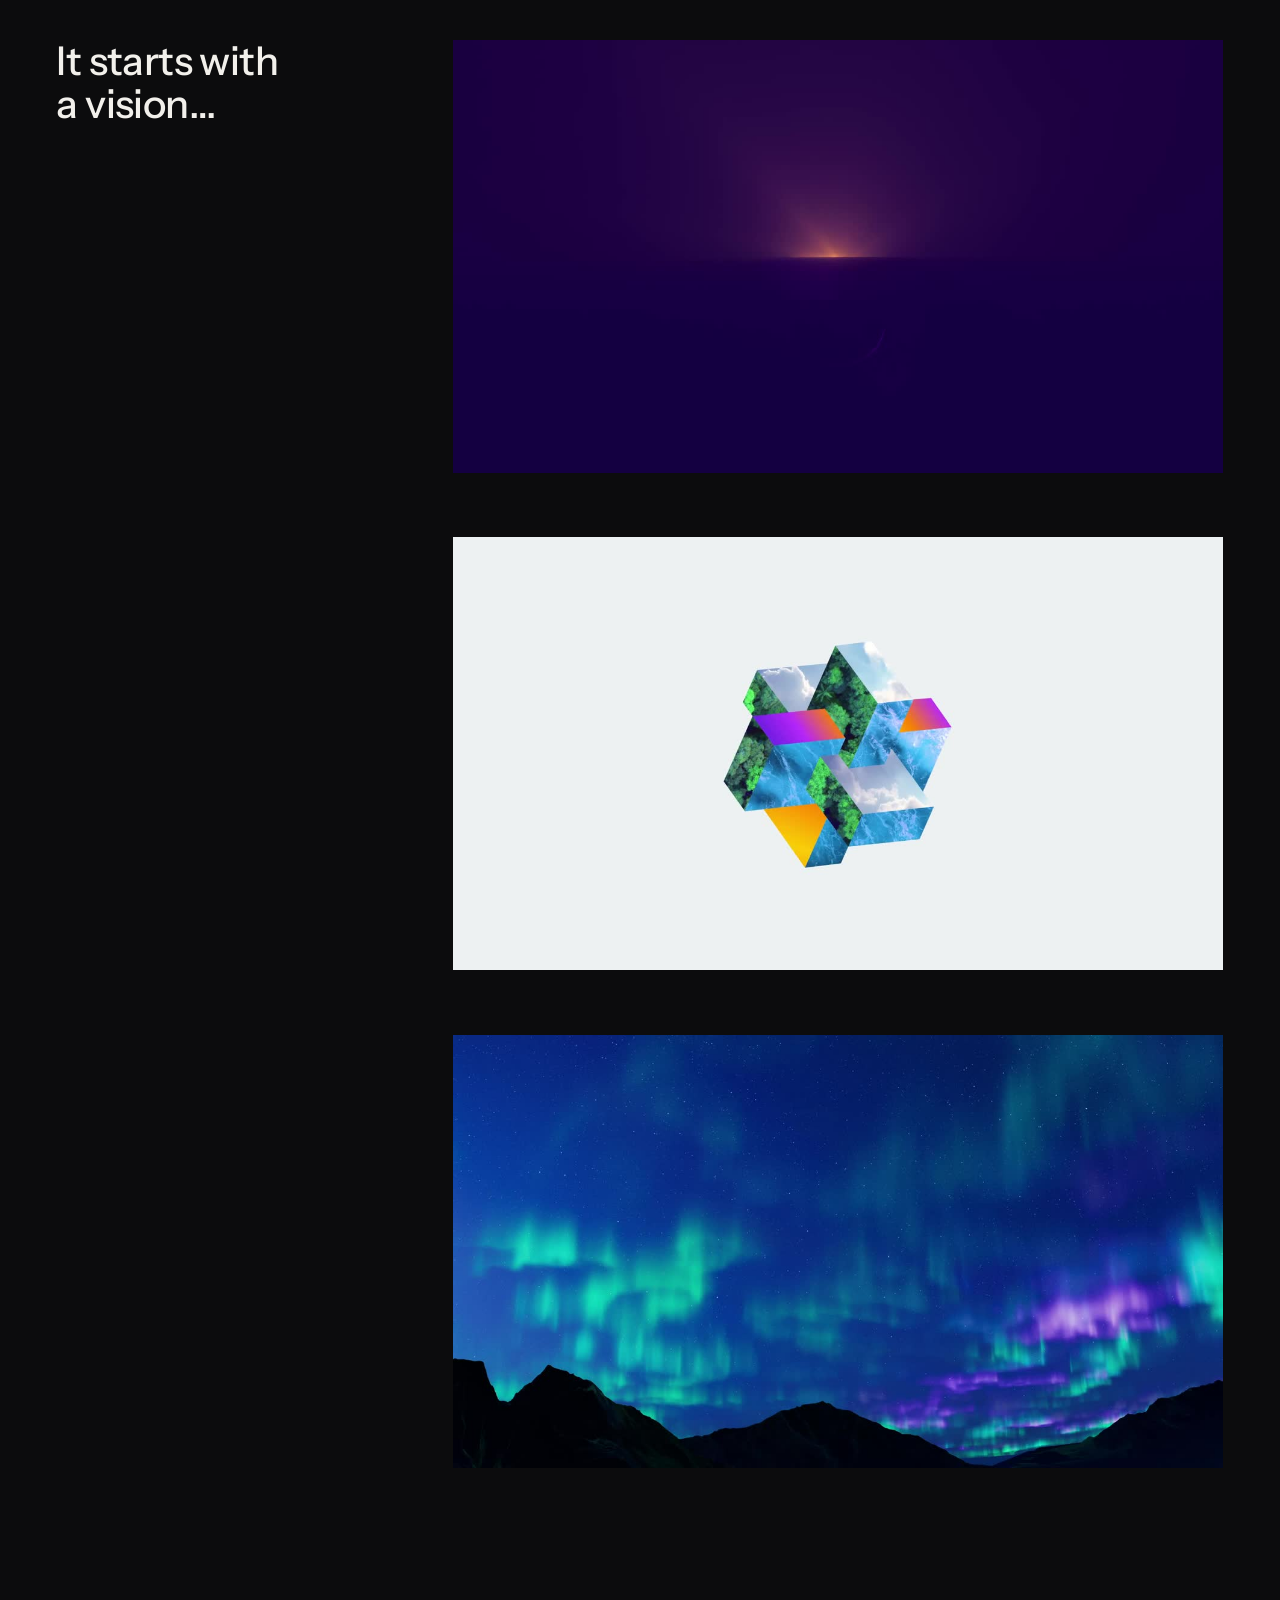
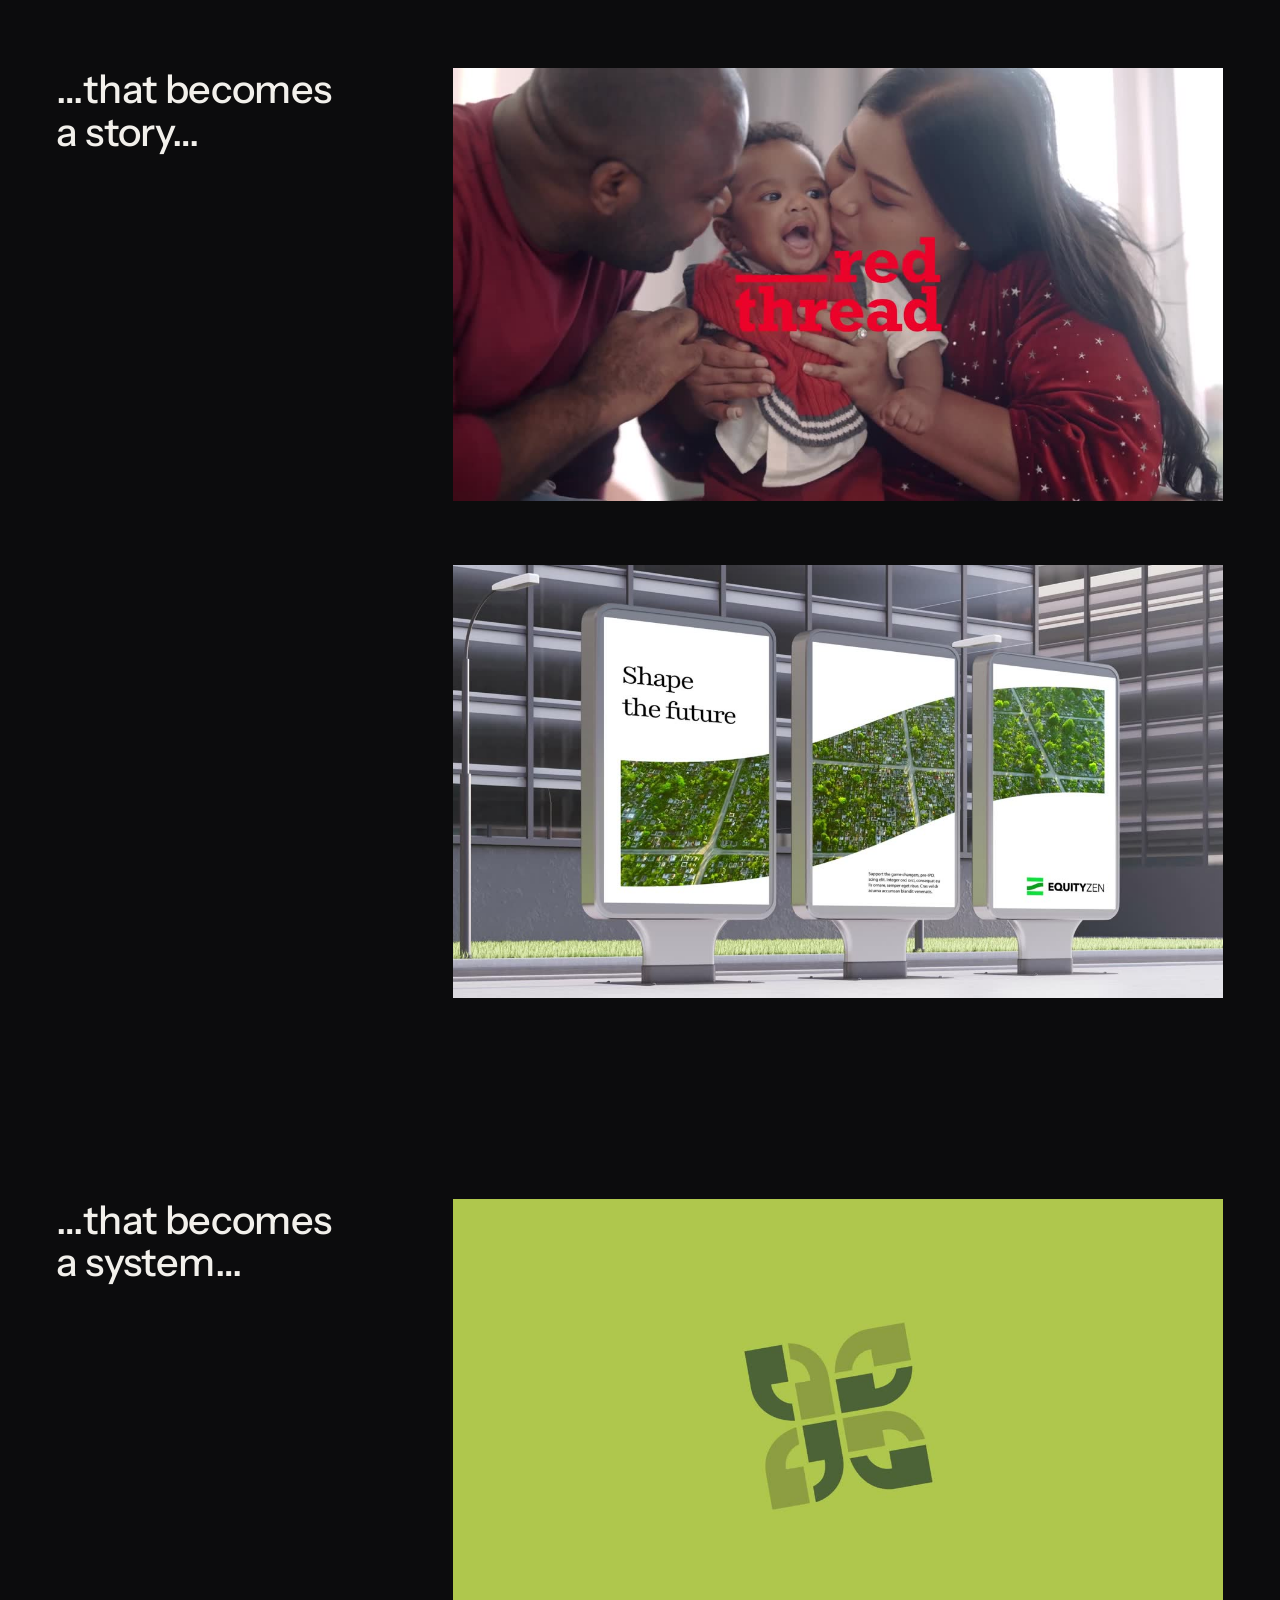
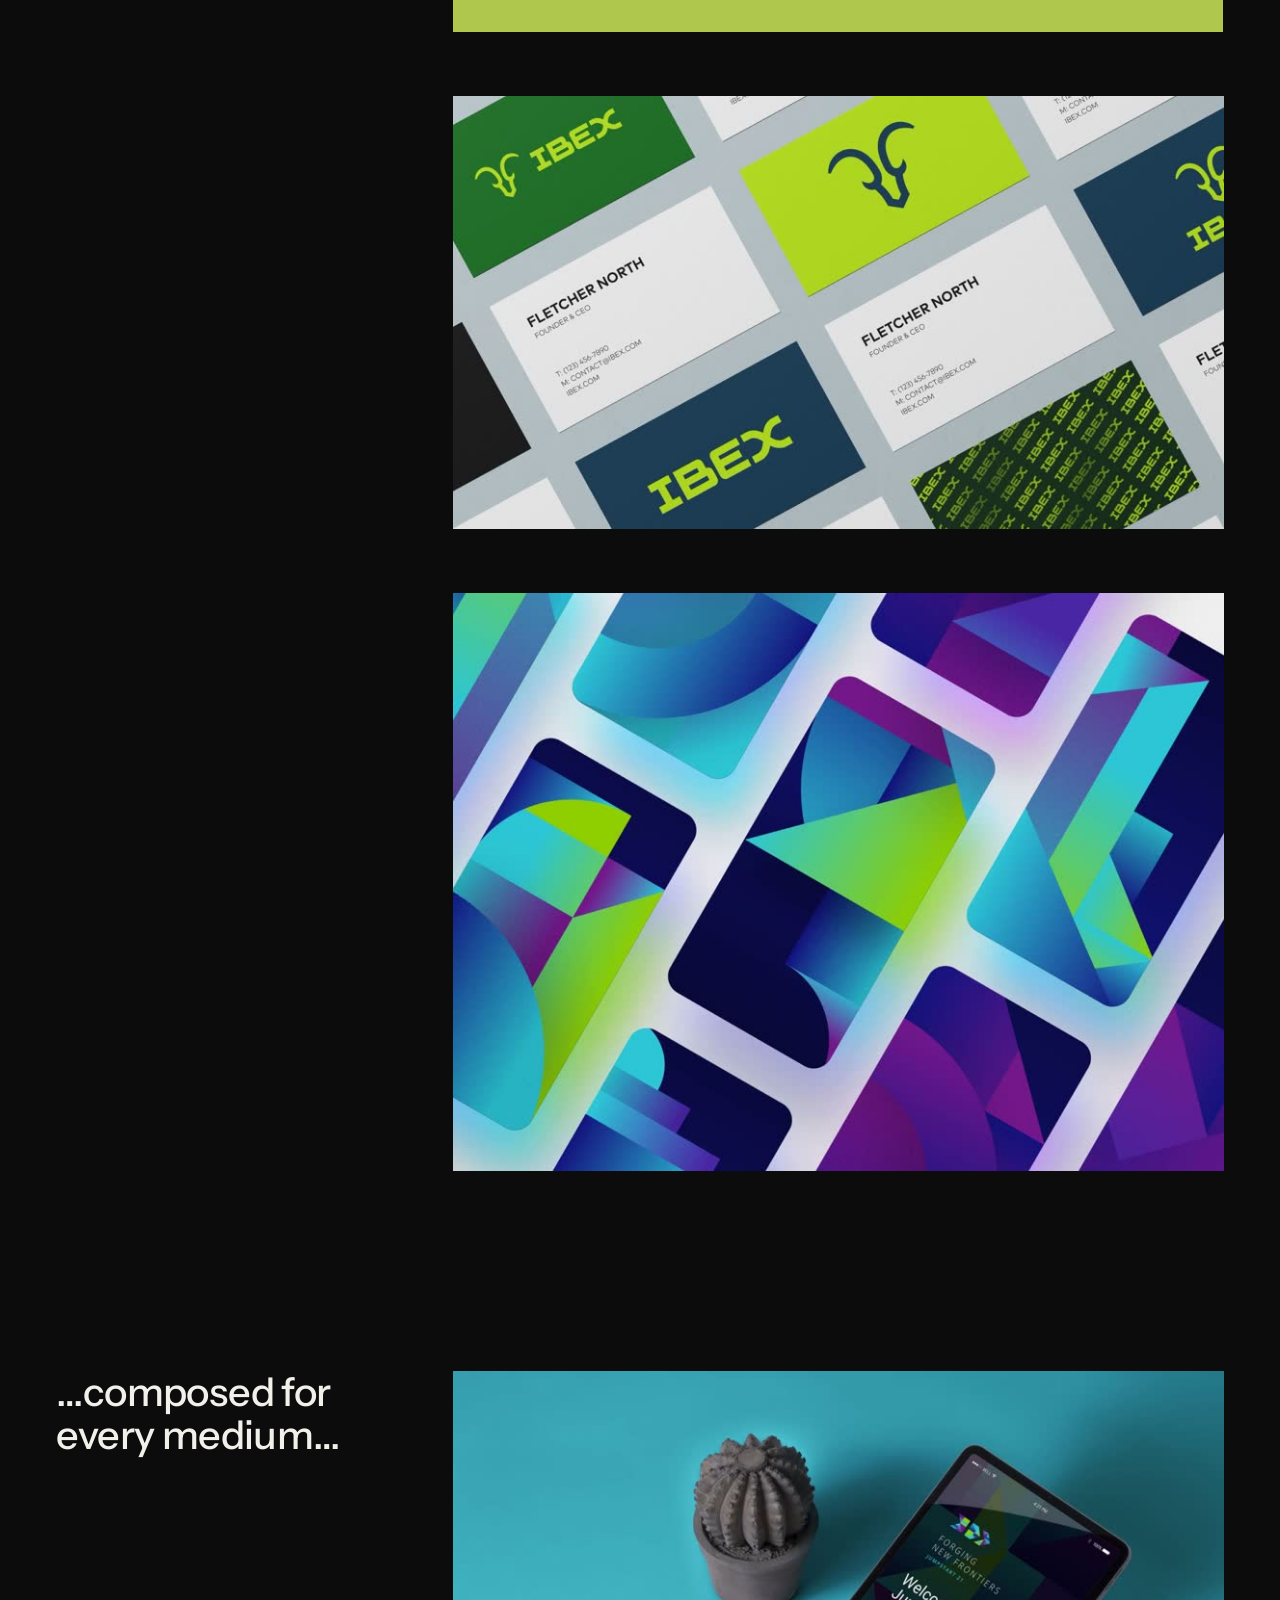
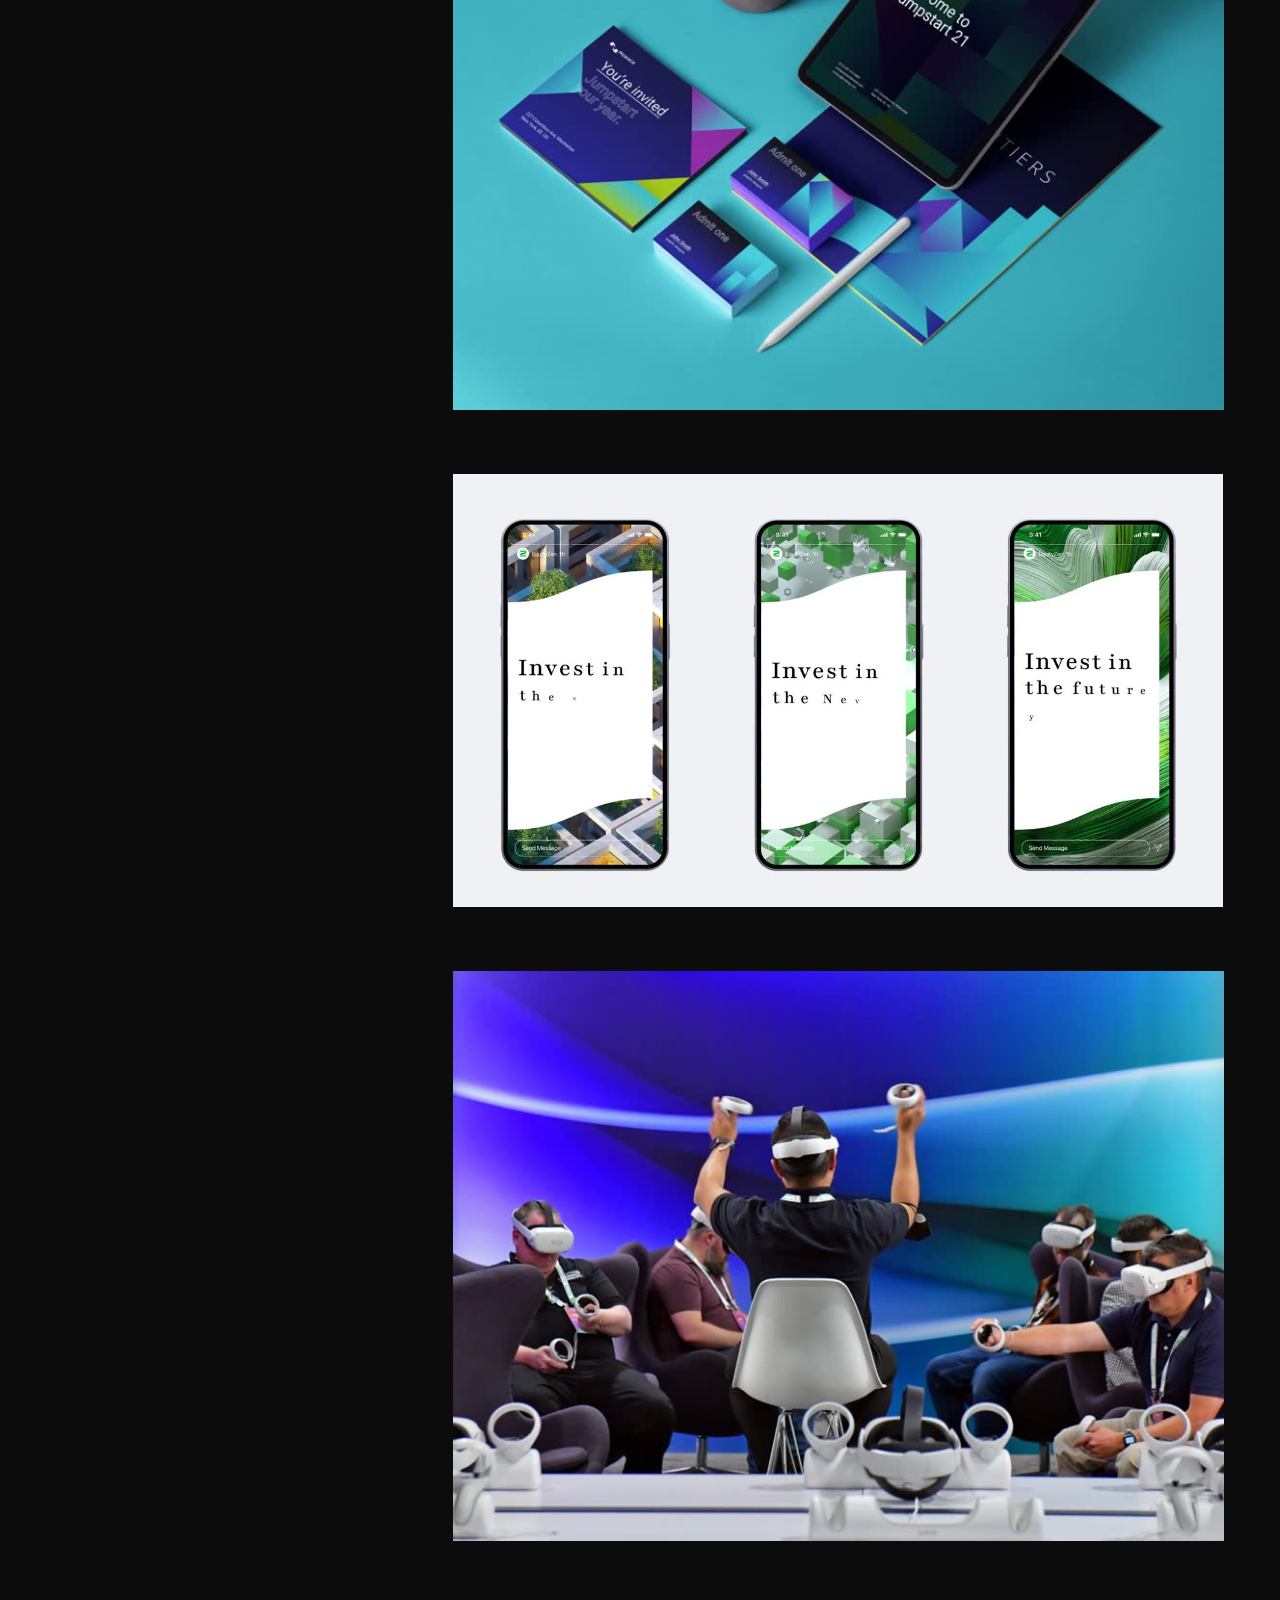
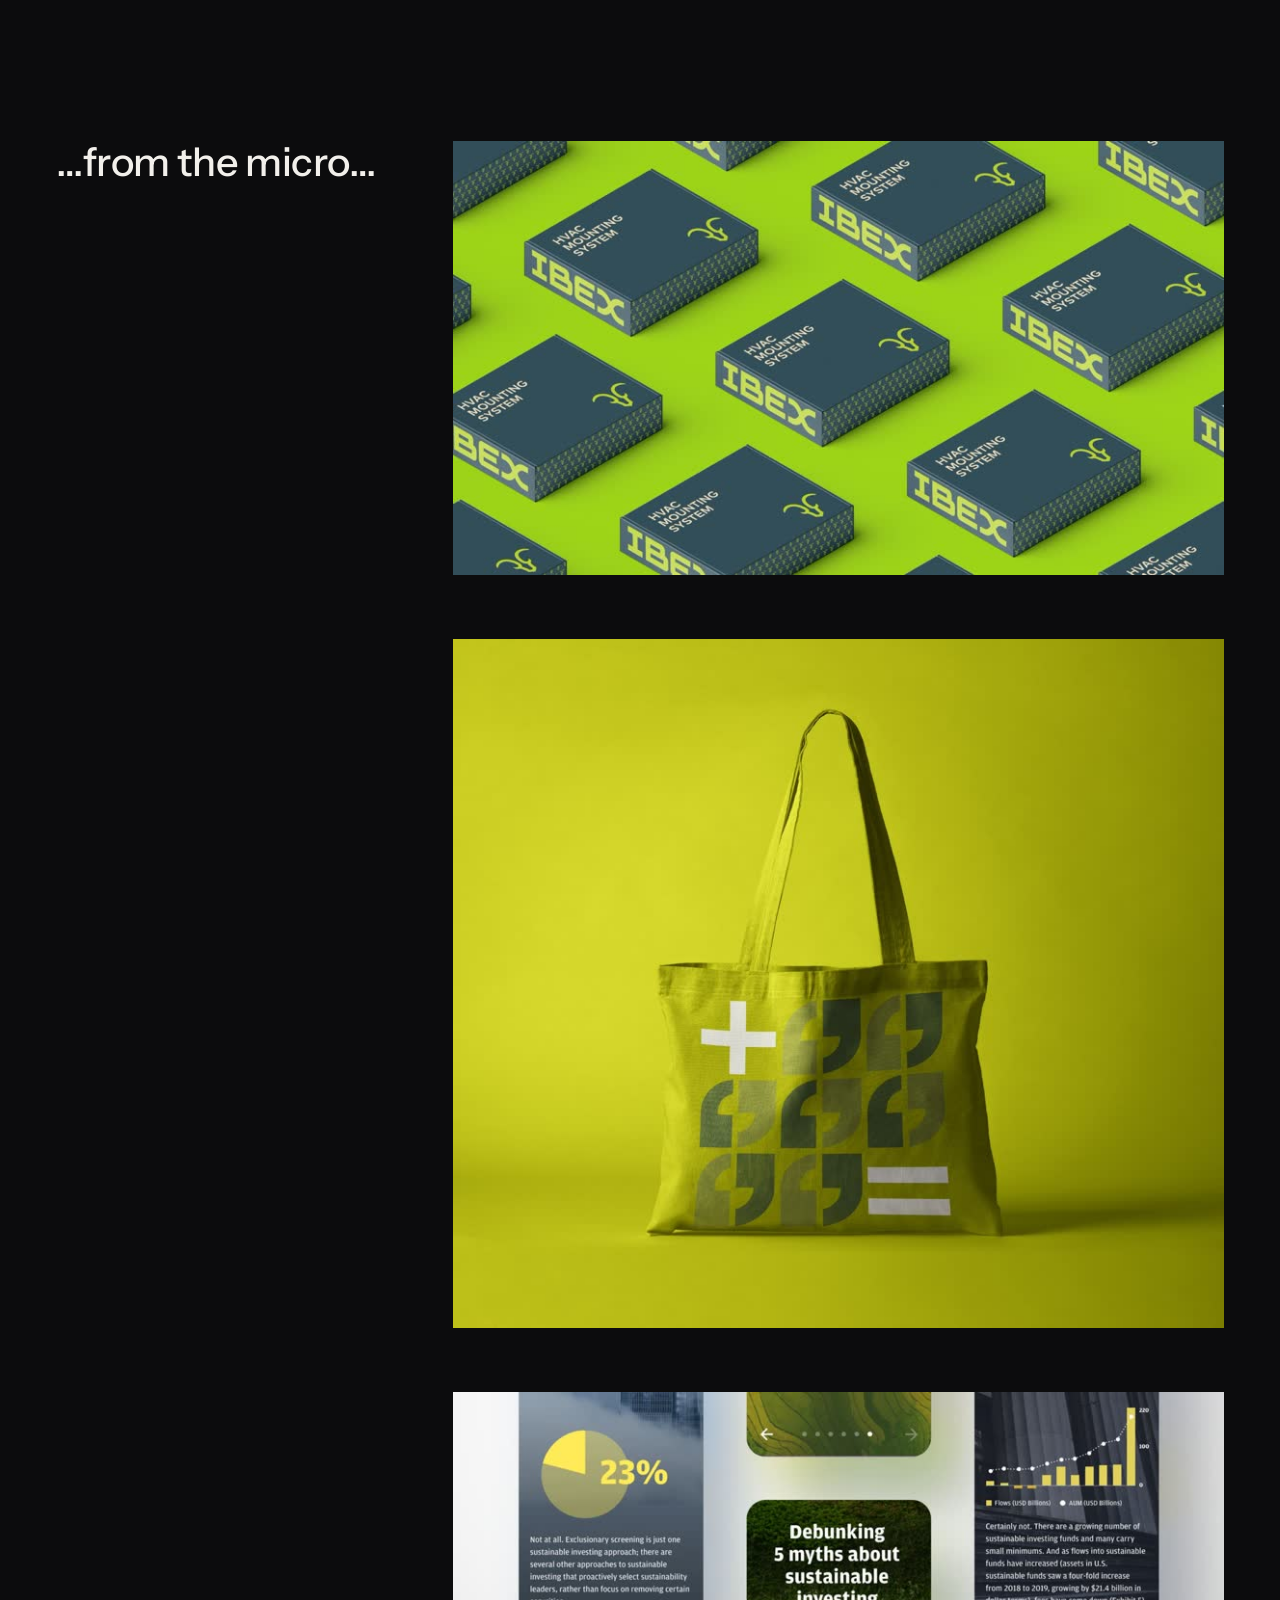
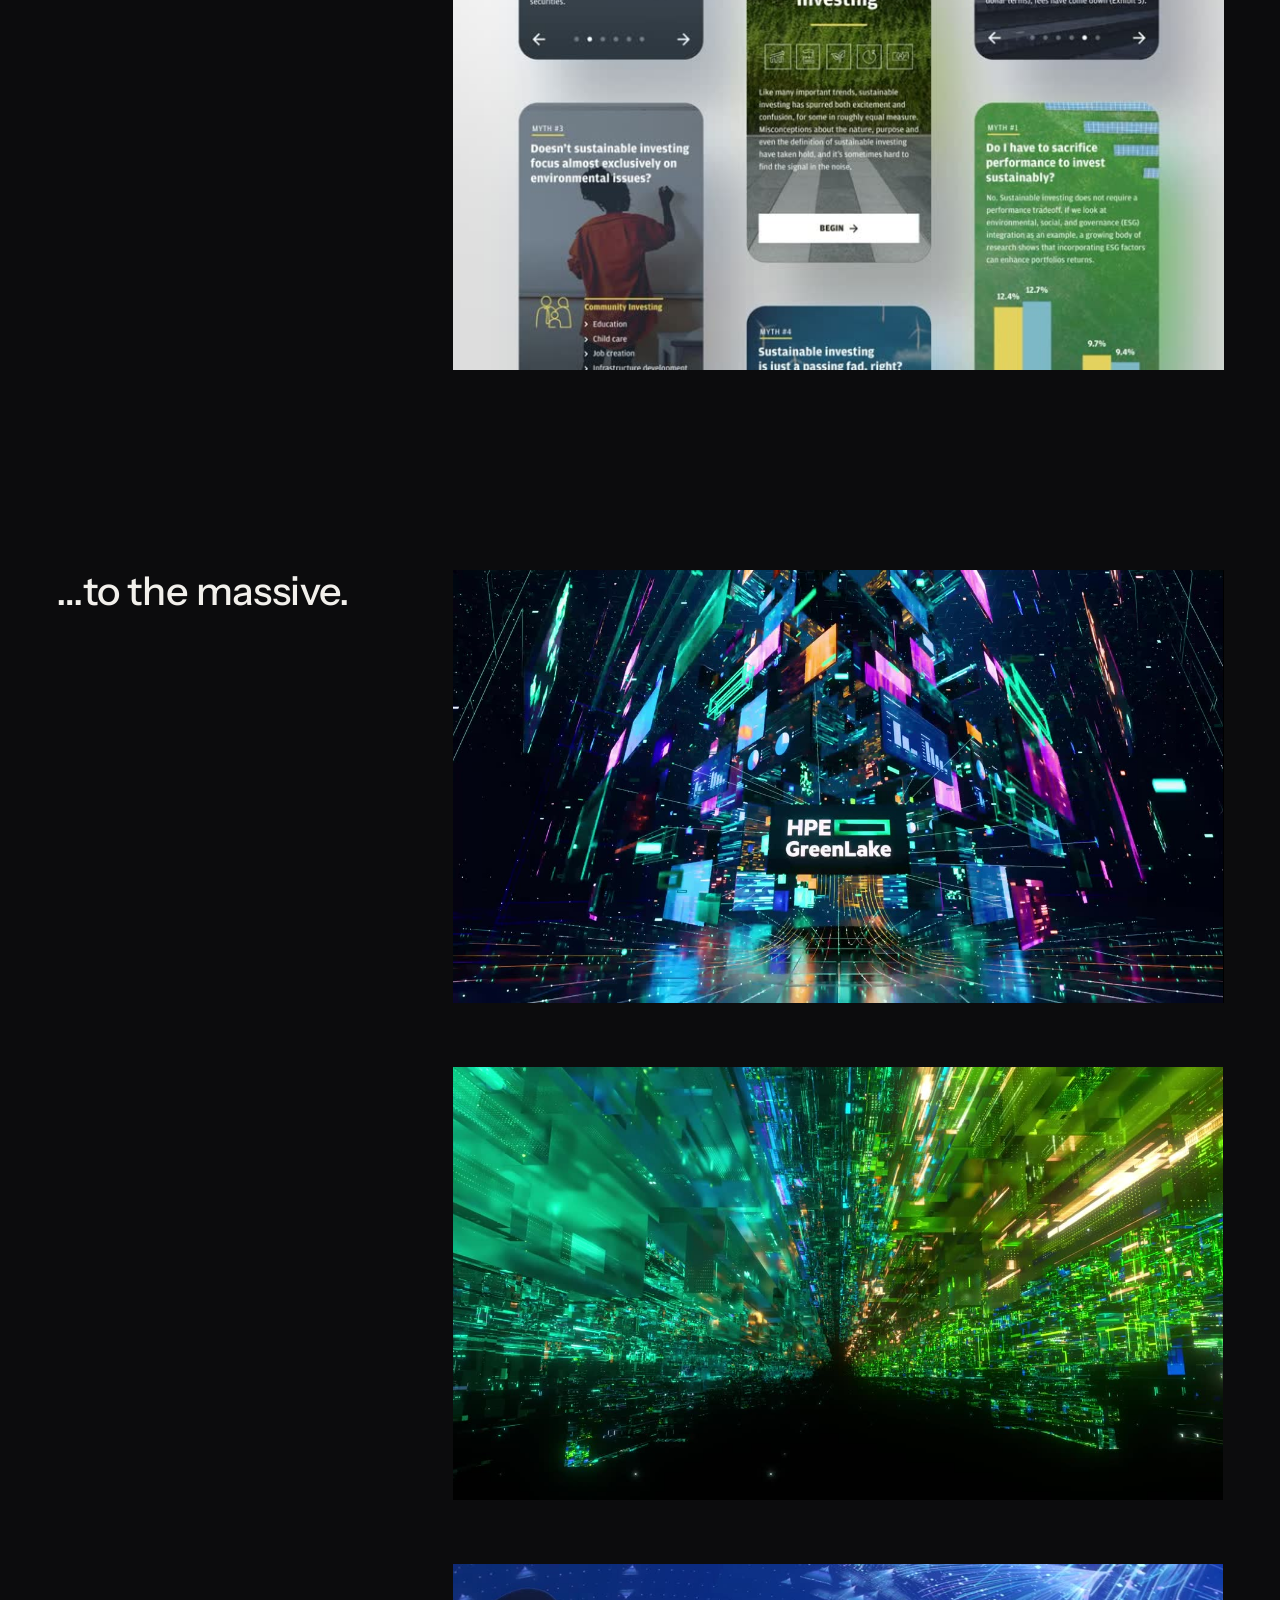
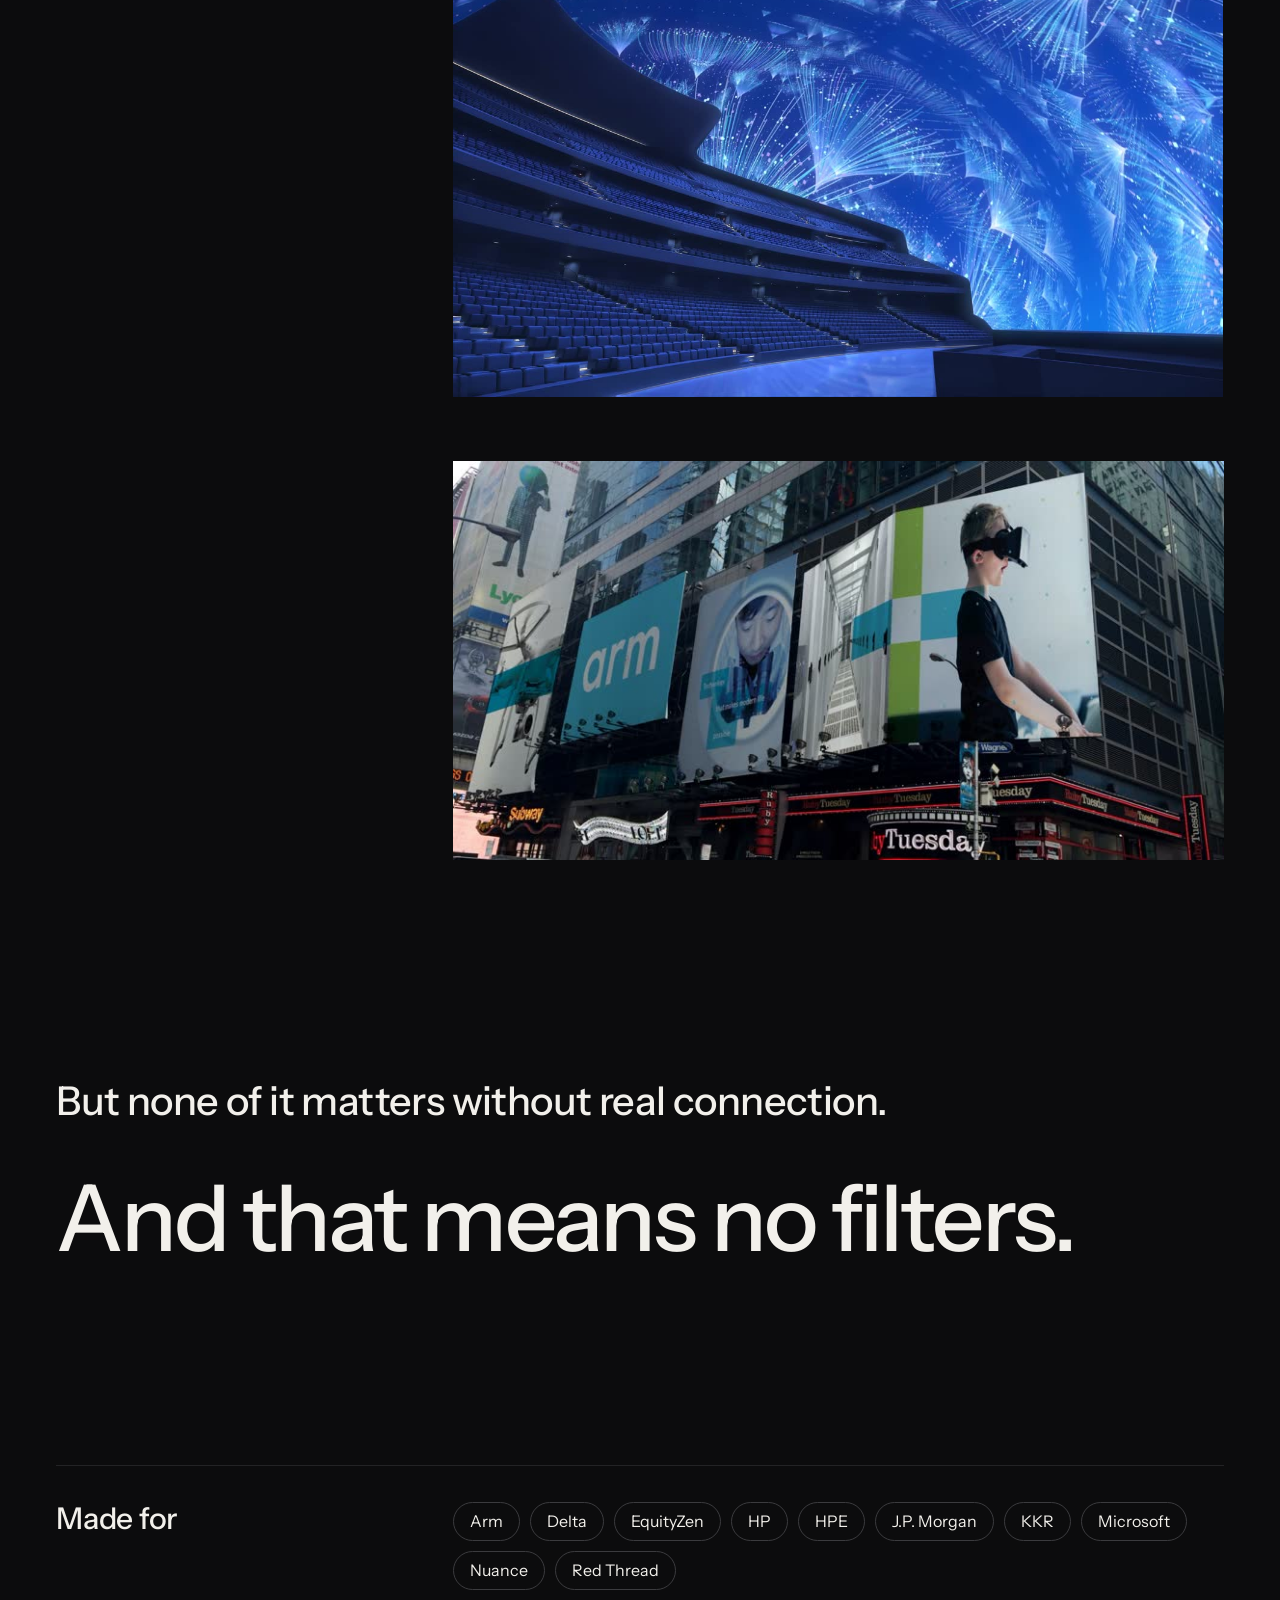
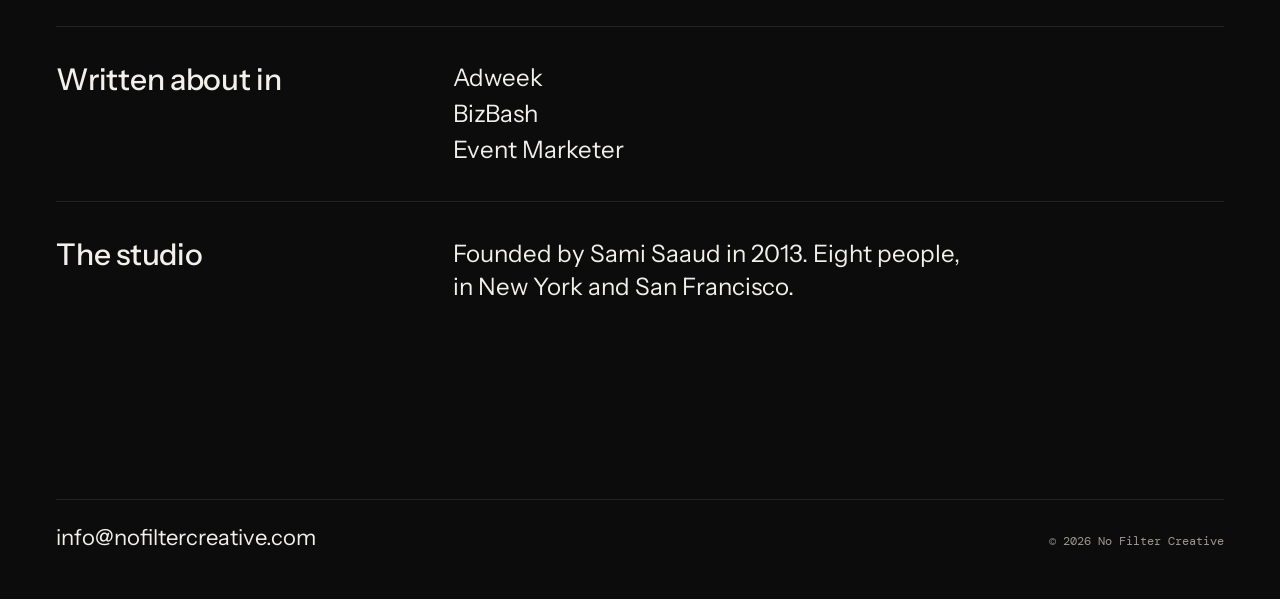
==== commit db05590f: "Fit reel to phones, reorder work, add A2 clip, new closing copy Co-Authored-By: Claude Opus 5.5 <nor" ====
--- a/index.html
+++ b/index.html
@@ -6,7 +6,7 @@
 <title>No Filter Creative</title>
 <meta name="description" content="No Filter is the creative studio behind the keynote. We shape everything the audience sees.">
 <meta property="og:title" content="No Filter Creative">
-<meta property="og:description" content="Real connection means no filters.">
+<meta property="og:description" content="None of it matters without real connection. And that means no filters.">
 <meta property="og:image" content="media/reel.jpg">
 <meta name="theme-color" content="#0C0C0D">
 <link rel="icon" href="media/logo.png">
@@ -40,7 +40,7 @@
 <h1 class="s1" style="margin: 0; font-size: clamp(40px, 5.4vw, 80px); line-height: 1.02; font-weight: 500; letter-spacing: -0.025em; text-wrap: balance"><span class="sr-only">We are No Filter, the creative studio behind the keynote.</span><span class="pt" aria-hidden="true"><span class="pw"><span class="pc">W</span><span class="pc">e</span></span><span class="pw"><span class="pc">a</span><span class="pc">r</span><span class="pc">e</span></span><span class="pw"><span class="pc">N</span><span class="pc">o</span></span><span class="pw"><span class="pc">F</span><span class="pc">i</span><span class="pc">l</span><span class="pc">t</span><span class="pc">e</span><span class="pc">r</span><span class="pc">,</span></span><span class="pw"><span class="pc">t</span><span class="pc">h</span><span class="pc">e</span></span><span class="pw"><span class="pc">c</span><span class="pc">r</span><span class="pc">e</span><span class="pc">a</span><span class="pc">t</span><span class="pc">i</span><span class="pc">v</span><span class="pc">e</span></span><span class="pw"><span class="pc">s</span><span class="pc">t</span><span class="pc">u</span><span class="pc">d</span><span class="pc">i</span><span class="pc">o</span></span><span class="pw"><span class="pc">b</span><span class="pc">e</span><span class="pc">h</span><span class="pc">i</span><span class="pc">n</span><span class="pc">d</span></span><span class="pw"><span class="pc">t</span><span class="pc">h</span><span class="pc">e</span></span><span class="pw"><span class="pc">k</span><span class="pc">e</span><span class="pc">y</span><span class="pc">n</span><span class="pc">o</span><span class="pc">t</span><span class="pc">e</span><span class="pc">.</span></span></span></h1>
 <p class="s2" style="margin: 150px 0 0; font-size: clamp(40px, 5.4vw, 80px); line-height: 1.02; font-weight: 500; letter-spacing: -0.025em; text-wrap: balance"><span class="sr-only">We shape everything the audience sees.</span><span class="pt" aria-hidden="true"><span class="pw"><span class="pc">W</span><span class="pc">e</span></span><span class="pw"><span class="pc">s</span><span class="pc">h</span><span class="pc">a</span><span class="pc">p</span><span class="pc">e</span></span><span class="pw"><span class="pc">e</span><span class="pc">v</span><span class="pc">e</span><span class="pc">r</span><span class="pc">y</span><span class="pc">t</span><span class="pc">h</span><span class="pc">i</span><span class="pc">n</span><span class="pc">g</span></span><span class="pw"><span class="pc">t</span><span class="pc">h</span><span class="pc">e</span></span><span class="pw"><span class="pc">a</span><span class="pc">u</span><span class="pc">d</span><span class="pc">i</span><span class="pc">e</span><span class="pc">n</span><span class="pc">c</span><span class="pc">e</span></span><span class="pw"><span class="pc">s</span><span class="pc">e</span><span class="pc">e</span><span class="pc">s</span><span class="pc">.</span></span></span></p>
 <div class="full" style="margin-top: 96px; display: flex; flex-direction: column; gap: 18px">
-<video class="nf-video nf-hero-video" data-src="media/reel.mp4" data-src-m="media/reel-m.mp4" data-poster="media/reel.jpg" data-poster-m="media/reel-m.jpg" data-controls muted loop playsinline preload="none" aria-label="No Filter showreel" style="display: block; width: 100%; height: auto; background-color: #000000; object-fit: cover"></video>
+<video class="nf-video nf-hero-video" data-src="media/reel.mp4" data-src-m="media/reel-m.mp4" data-poster="media/reel.jpg" data-poster-m="media/reel.jpg" data-controls muted loop playsinline preload="none" aria-label="No Filter showreel" style="display: block; width: 100%; height: auto; background-color: #000000; object-fit: cover"></video>
 </div>
 </div>
 </section>
@@ -54,11 +54,11 @@
 <video class="nf-video" data-src="media/vision-3.mp4" data-src-m="media/vision-3-m.mp4" data-poster="media/vision-3.jpg" data-poster-m="media/vision-3.jpg" muted loop playsinline preload="none" aria-label="Discover" style="display: block; width: 100%; height: auto; background-color: #000000; object-fit: cover"></video>
 </article>
 <article class="work">
+<video class="nf-video" data-src="media/vision-2.mp4" data-src-m="media/vision-2-m.mp4" data-poster="media/vision-2.jpg" data-poster-m="media/vision-2.jpg" muted loop playsinline preload="none" aria-label="LPR header" style="display: block; width: 100%; height: auto; background-color: #000000; object-fit: cover"></video>
+</article>
+<article class="work">
 <video class="nf-video" data-src="media/vision-1.mp4" data-src-m="media/vision-1-m.mp4" data-poster="media/vision-1.jpg" data-poster-m="media/vision-1.jpg" muted loop playsinline preload="none" aria-label="Keynote networking chapter" style="display: block; width: 100%; height: auto; background-color: #000000; object-fit: cover"></video>
 </article>
-<article class="work">
-<video class="nf-video" data-src="media/vision-2.mp4" data-src-m="media/vision-2-m.mp4" data-poster="media/vision-2.jpg" data-poster-m="media/vision-2.jpg" muted loop playsinline preload="none" aria-label="LPR header" style="display: block; width: 100%; height: auto; background-color: #000000; object-fit: cover"></video>
-</article>
 </div>
 </div>
 </section>
@@ -69,11 +69,11 @@
 </div>
 <div class="cards-col">
 <article class="work">
+<video class="nf-video" data-src="media/story-2.mp4" data-src-m="media/story-2-m.mp4" data-poster="media/story-2.jpg" data-poster-m="media/story-2.jpg" muted loop playsinline preload="none" aria-label="Header animation" style="display: block; width: 100%; height: auto; background-color: #000000; object-fit: cover"></video>
+</article>
+<article class="work">
 <video class="nf-video" data-src="media/story-1.mp4" data-src-m="media/story-1-m.mp4" data-poster="media/story-1.jpg" data-poster-m="media/story-1.jpg" muted loop playsinline preload="none" aria-label="Out-of-home campaign" style="display: block; width: 100%; height: auto; background-color: #000000; object-fit: cover"></video>
 </article>
-<article class="work">
-<video class="nf-video" data-src="media/story-2.mp4" data-src-m="media/story-2-m.mp4" data-poster="media/story-2.jpg" data-poster-m="media/story-2.jpg" muted loop playsinline preload="none" aria-label="Header animation" style="display: block; width: 100%; height: auto; background-color: #000000; object-fit: cover"></video>
-</article>
 </div>
 </div>
 </section>
@@ -84,14 +84,14 @@
 </div>
 <div class="cards-col">
 <article class="work">
+<video class="nf-video" data-src="media/system-1.mp4" data-src-m="media/system-1-m.mp4" data-poster="media/system-1.jpg" data-poster-m="media/system-1.jpg" muted loop playsinline preload="none" aria-label="WMLS header animation" style="display: block; width: 100%; height: auto; background-color: #000000; object-fit: cover"></video>
+</article>
+<article class="work">
 <img src="media/system-ibex.jpg" srcset="media/system-ibex-800.jpg 800w, media/system-ibex.jpg 1600w" sizes="(max-width: 860px) 100vw, 60vw" loading="lazy" decoding="async" alt="IBEX business cards in green, lime, navy and white" style="display: block; width: 100%; height: auto">
 </article>
 <article class="work">
 <img src="media/system-shapes.jpg" srcset="media/system-shapes-800.jpg 800w, media/system-shapes.jpg 1600w" sizes="(max-width: 860px) 100vw, 60vw" loading="lazy" decoding="async" alt="Geometric card system in blue, teal, lime and purple gradients" style="display: block; width: 100%; height: auto">
 </article>
-<article class="work">
-<video class="nf-video" data-src="media/system-1.mp4" data-src-m="media/system-1-m.mp4" data-poster="media/system-1.jpg" data-poster-m="media/system-1.jpg" muted loop playsinline preload="none" aria-label="WMLS header animation" style="display: block; width: 100%; height: auto; background-color: #000000; object-fit: cover"></video>
-</article>
 </div>
 </div>
 </section>
@@ -102,14 +102,14 @@
 </div>
 <div class="cards-col">
 <article class="work">
+<img src="media/medium-print.jpg" srcset="media/medium-print-800.jpg 800w, media/medium-print.jpg 1600w" sizes="(max-width: 860px) 100vw, 60vw" loading="lazy" decoding="async" alt="Jumpstart 21 invitation, tickets, tablet and print on teal" style="display: block; width: 100%; height: auto">
+</article>
+<article class="work">
+<video class="nf-video" data-src="media/medium-1.mp4" data-src-m="media/medium-1-m.mp4" data-poster="media/medium-1.jpg" data-poster-m="media/medium-1.jpg" muted loop playsinline preload="none" aria-label="Phones and social content" style="display: block; width: 100%; height: auto; background-color: #000000; object-fit: cover"></video>
+</article>
+<article class="work">
 <img src="media/medium-vr.jpg" srcset="media/medium-vr-800.jpg 800w, media/medium-vr.jpg 1600w" sizes="(max-width: 860px) 100vw, 60vw" loading="lazy" decoding="async" alt="Attendees in VR headsets in front of a wide blue LED wall" style="display: block; width: 100%; height: auto">
 </article>
-<article class="work">
-<img src="media/medium-print.jpg" srcset="media/medium-print-800.jpg 800w, media/medium-print.jpg 1600w" sizes="(max-width: 860px) 100vw, 60vw" loading="lazy" decoding="async" alt="Jumpstart 21 invitation, tickets, tablet and print on teal" style="display: block; width: 100%; height: auto">
-</article>
-<article class="work">
-<video class="nf-video" data-src="media/medium-1.mp4" data-src-m="media/medium-1-m.mp4" data-poster="media/medium-1.jpg" data-poster-m="media/medium-1.jpg" muted loop playsinline preload="none" aria-label="Phones and social content" style="display: block; width: 100%; height: auto; background-color: #000000; object-fit: cover"></video>
-</article>
 </div>
 </div>
 </section>
@@ -138,21 +138,24 @@
 </div>
 <div class="cards-col">
 <article class="work">
+<video class="nf-video" data-src="media/massive-1.mp4" data-src-m="media/massive-1-m.mp4" data-poster="media/massive-1.jpg" data-poster-m="media/massive-1.jpg" muted loop playsinline preload="none" aria-label="HPE Unified Insights" style="display: block; width: 100%; height: auto; background-color: #000000; object-fit: cover"></video>
+</article>
+<article class="work">
+<video class="nf-video" data-src="media/massive-2.mp4" data-src-m="media/massive-2-m.mp4" data-poster="media/massive-2.jpg" data-poster-m="media/massive-2.jpg" muted loop playsinline preload="none" aria-label="Large-format screen content" style="display: block; width: 100%; height: auto; background-color: #000000; object-fit: cover"></video>
+</article>
+<article class="work">
+<video class="nf-video" data-src="media/massive-3.mp4" data-src-m="media/massive-3-m.mp4" data-poster="media/massive-3.jpg" data-poster-m="media/massive-3.jpg" muted loop playsinline preload="none" aria-label="Large-format screen content, A2" style="display: block; width: 100%; height: auto; background-color: #000000; object-fit: cover"></video>
+</article>
+<article class="work">
 <img src="media/massive-arm.jpg" srcset="media/massive-arm-800.jpg 800w, media/massive-arm.jpg 1600w" sizes="(max-width: 860px) 100vw, 60vw" loading="lazy" decoding="async" alt="Arm billboards across a Times Square building" style="display: block; width: 100%; height: auto">
 </article>
-<article class="work">
-<video class="nf-video" data-src="media/massive-1.mp4" data-src-m="media/massive-1-m.mp4" data-poster="media/massive-1.jpg" data-poster-m="media/massive-1.jpg" muted loop playsinline preload="none" aria-label="HPE Unified Insights" style="display: block; width: 100%; height: auto; background-color: #000000; object-fit: cover"></video>
-</article>
-<article class="work">
-<video class="nf-video" data-src="media/massive-2.mp4" data-src-m="media/massive-2-m.mp4" data-poster="media/massive-2.jpg" data-poster-m="media/massive-2.jpg" muted loop playsinline preload="none" aria-label="Large-format screen content" style="display: block; width: 100%; height: auto; background-color: #000000; object-fit: cover"></video>
-</article>
 </div>
 </div>
 </section>
 <section class="wrap" style="margin-top: 220px">
 <div class="g12">
-<p class="full" style="margin: 0 0 48px; font-size: clamp(30px, 3.1vw, 46px); line-height: 1.08; font-weight: 500; letter-spacing: -0.015em; text-wrap: balance">But none of it matters without connection.</p>
-<h2 class="full" style="margin: 0; font-size: clamp(48px, 7.2vw, 128px); line-height: 1.02; font-weight: 500; letter-spacing: -0.03em; text-wrap: balance">Real connection means no filters.</h2>
+<p class="full" style="margin: 0 0 48px; font-size: clamp(30px, 3.1vw, 46px); line-height: 1.08; font-weight: 500; letter-spacing: -0.015em; text-wrap: balance">But none of it matters without real connection.</p>
+<h2 class="full" style="margin: 0; font-size: clamp(48px, 7.2vw, 128px); line-height: 1.02; font-weight: 500; letter-spacing: -0.03em; text-wrap: balance">And that means no filters.</h2>
 </div>
 </section>
 
--- a/styles.css
+++ b/styles.css
@@ -75,4 +75,4 @@
 }
 
 .nf-video{display:block;width:100%;height:auto;aspect-ratio:16 / 9;background-color:#000;object-fit:cover}
-@media (max-width:860px){.nf-hero-video{aspect-ratio:4 / 5}}
+
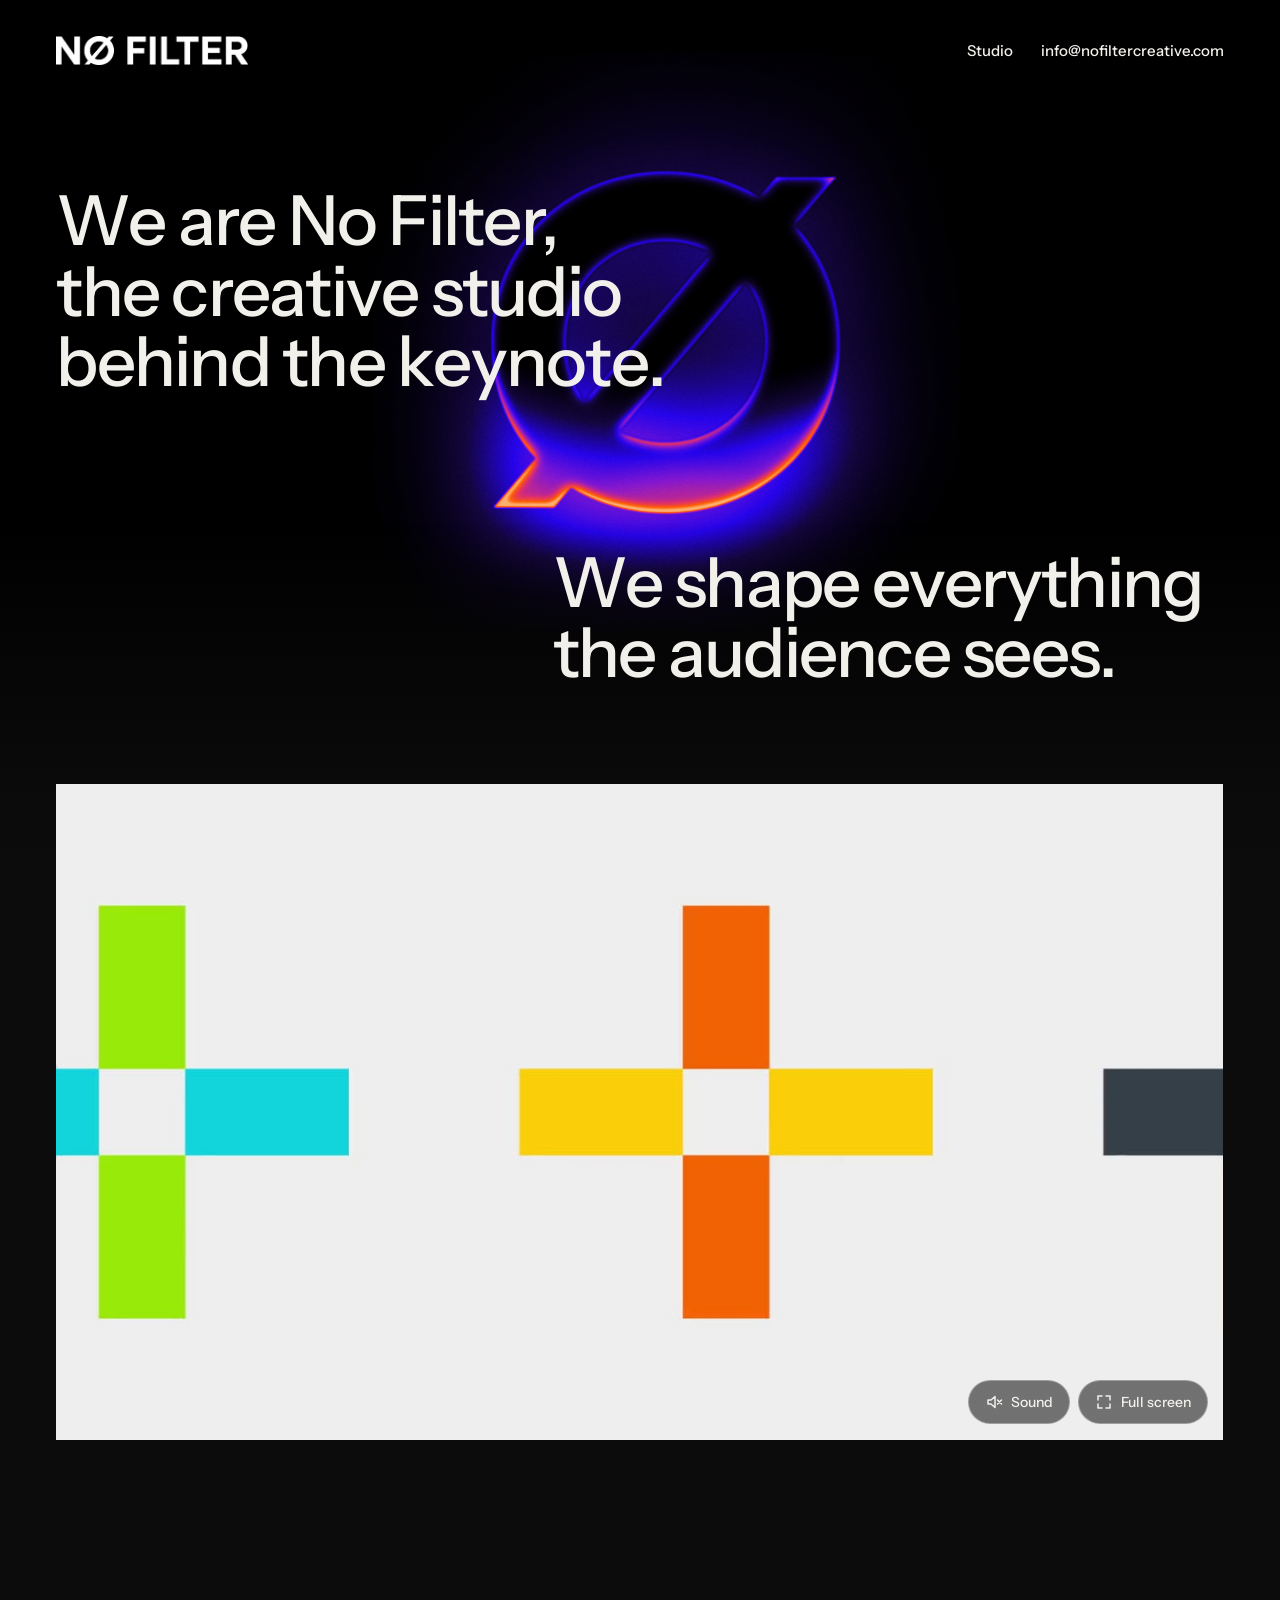
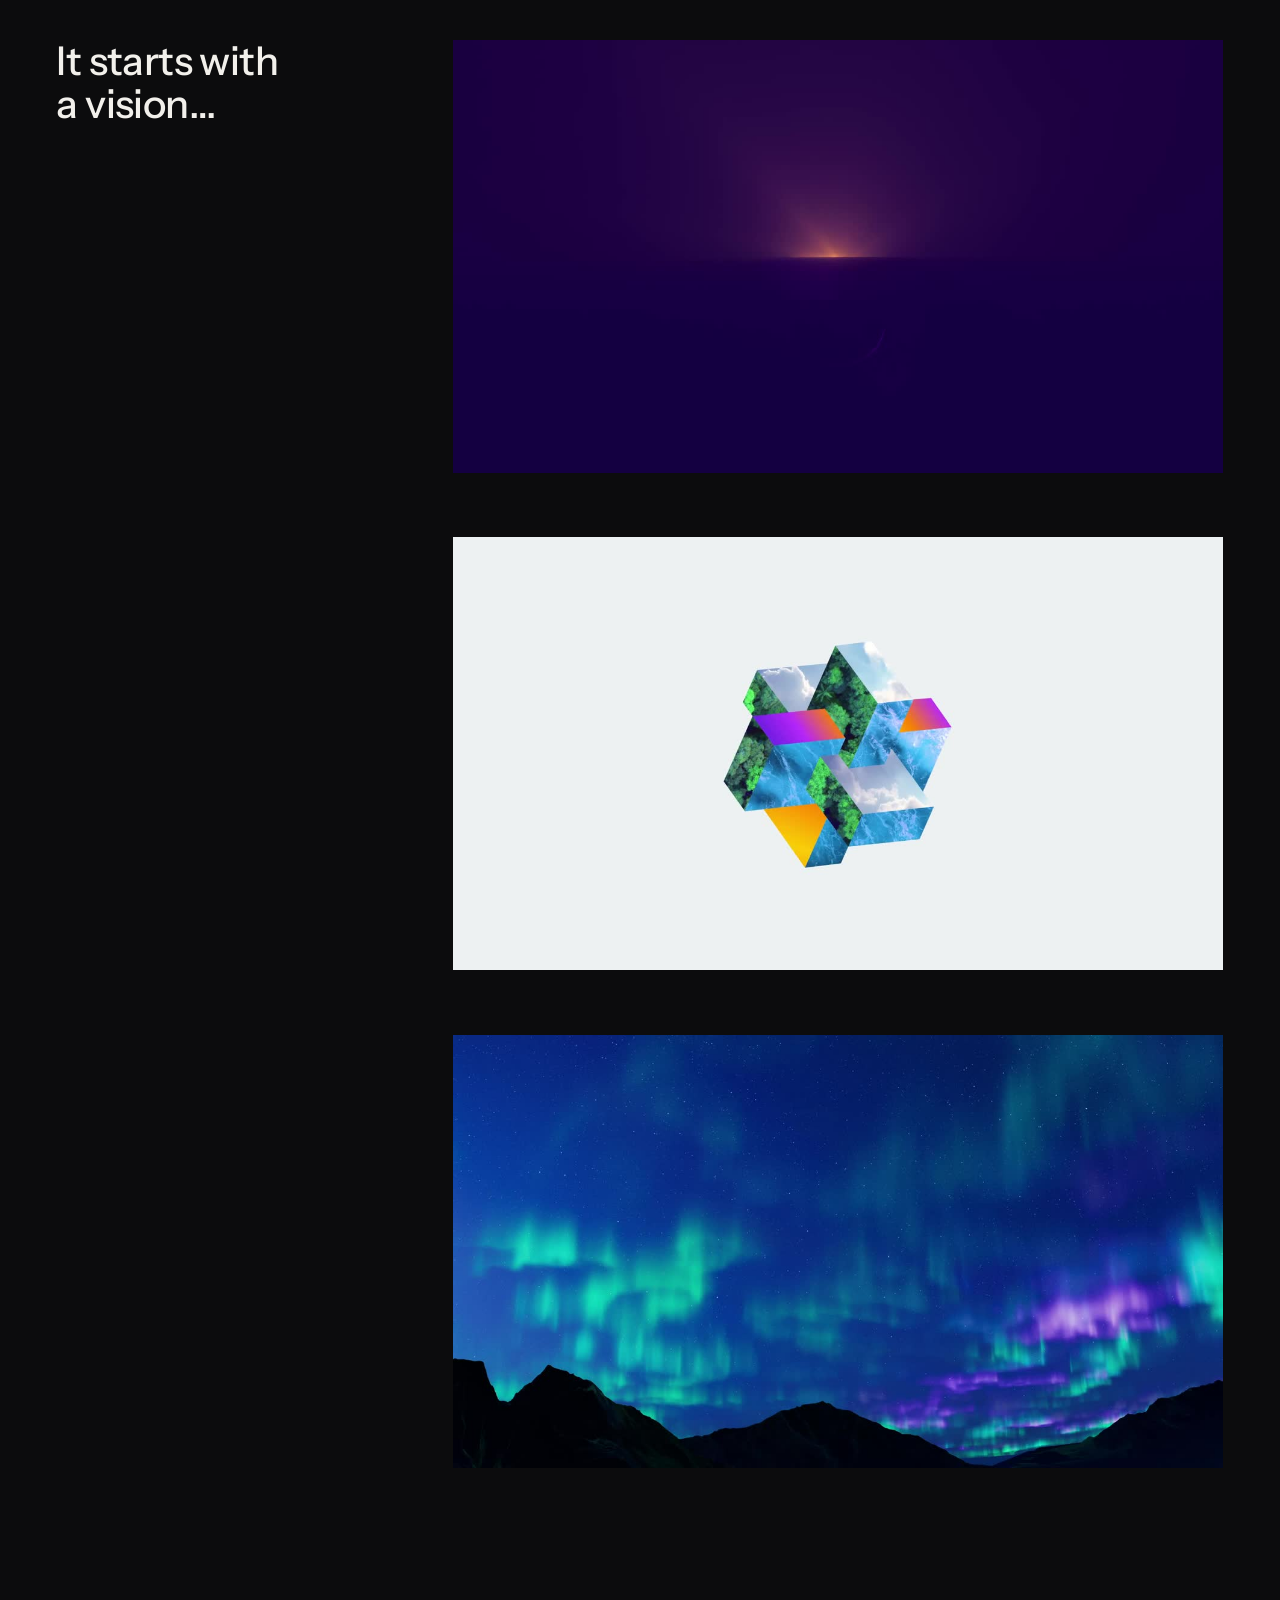
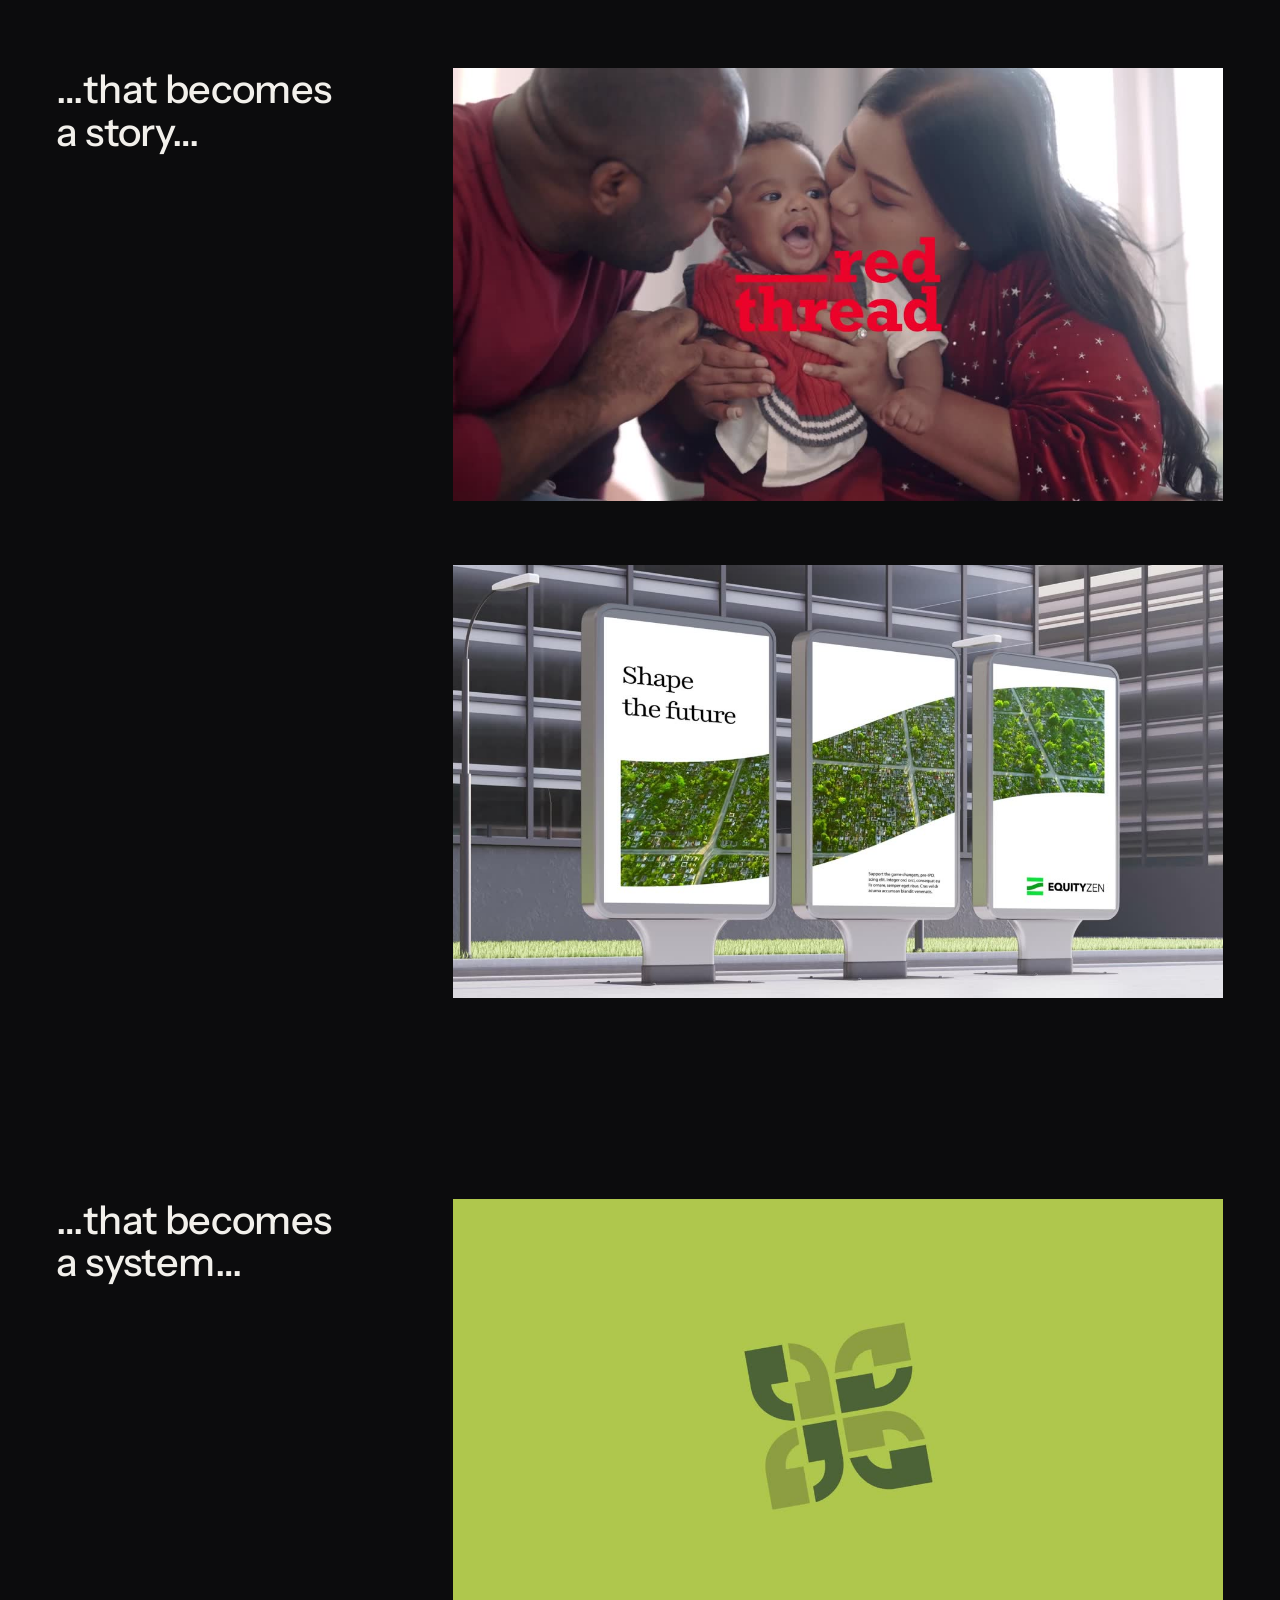
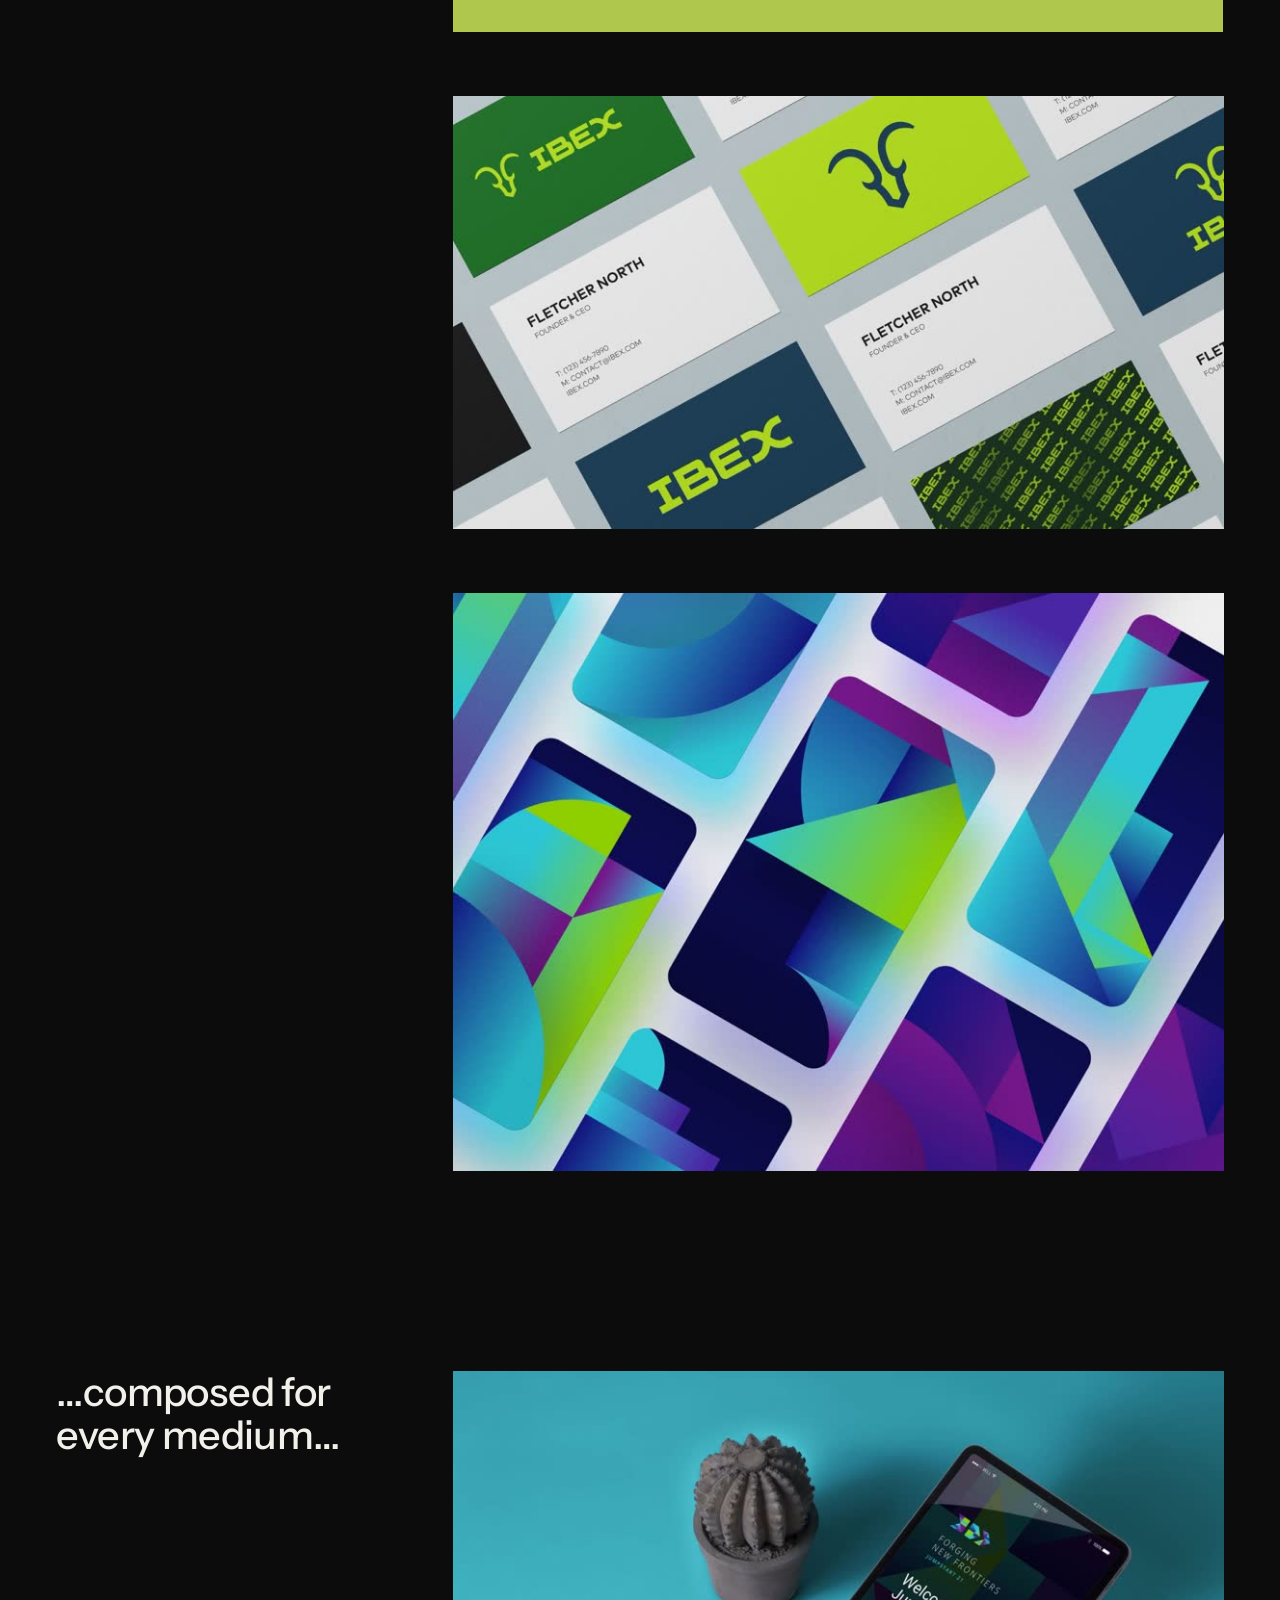
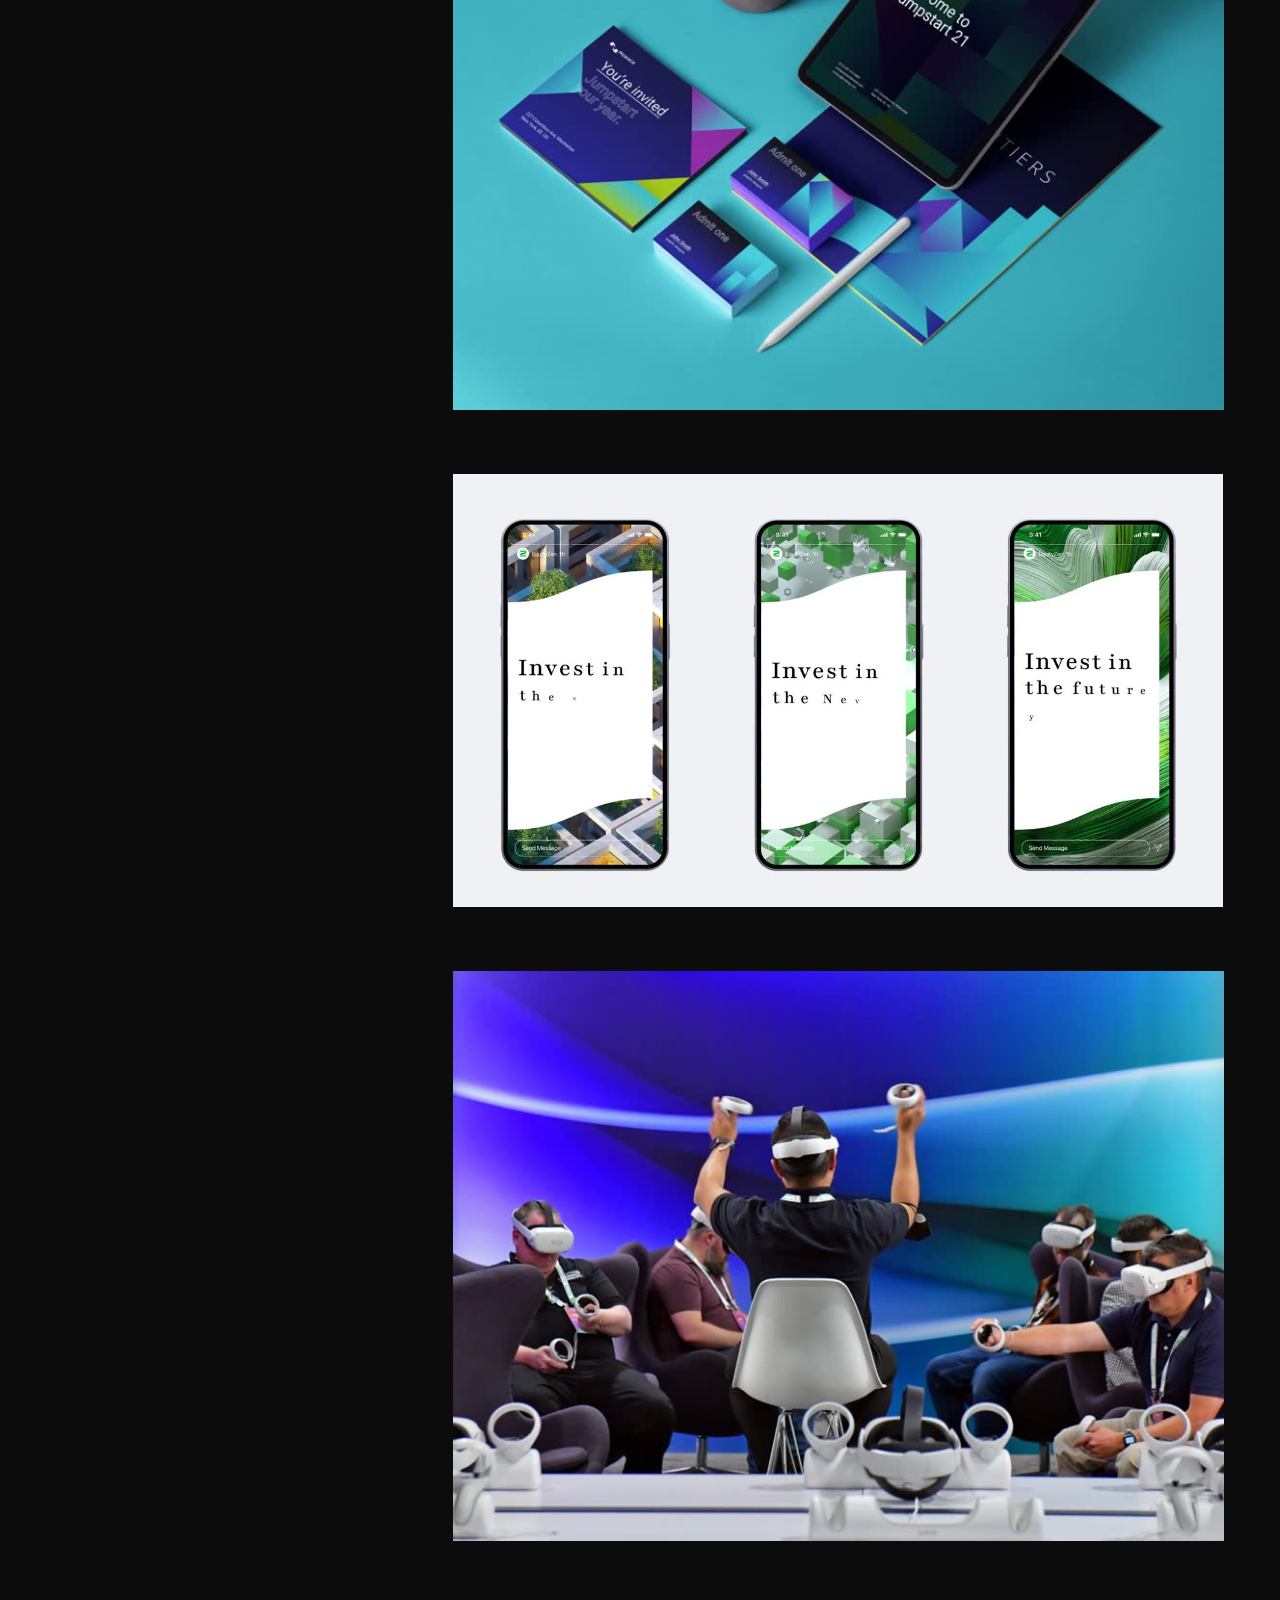
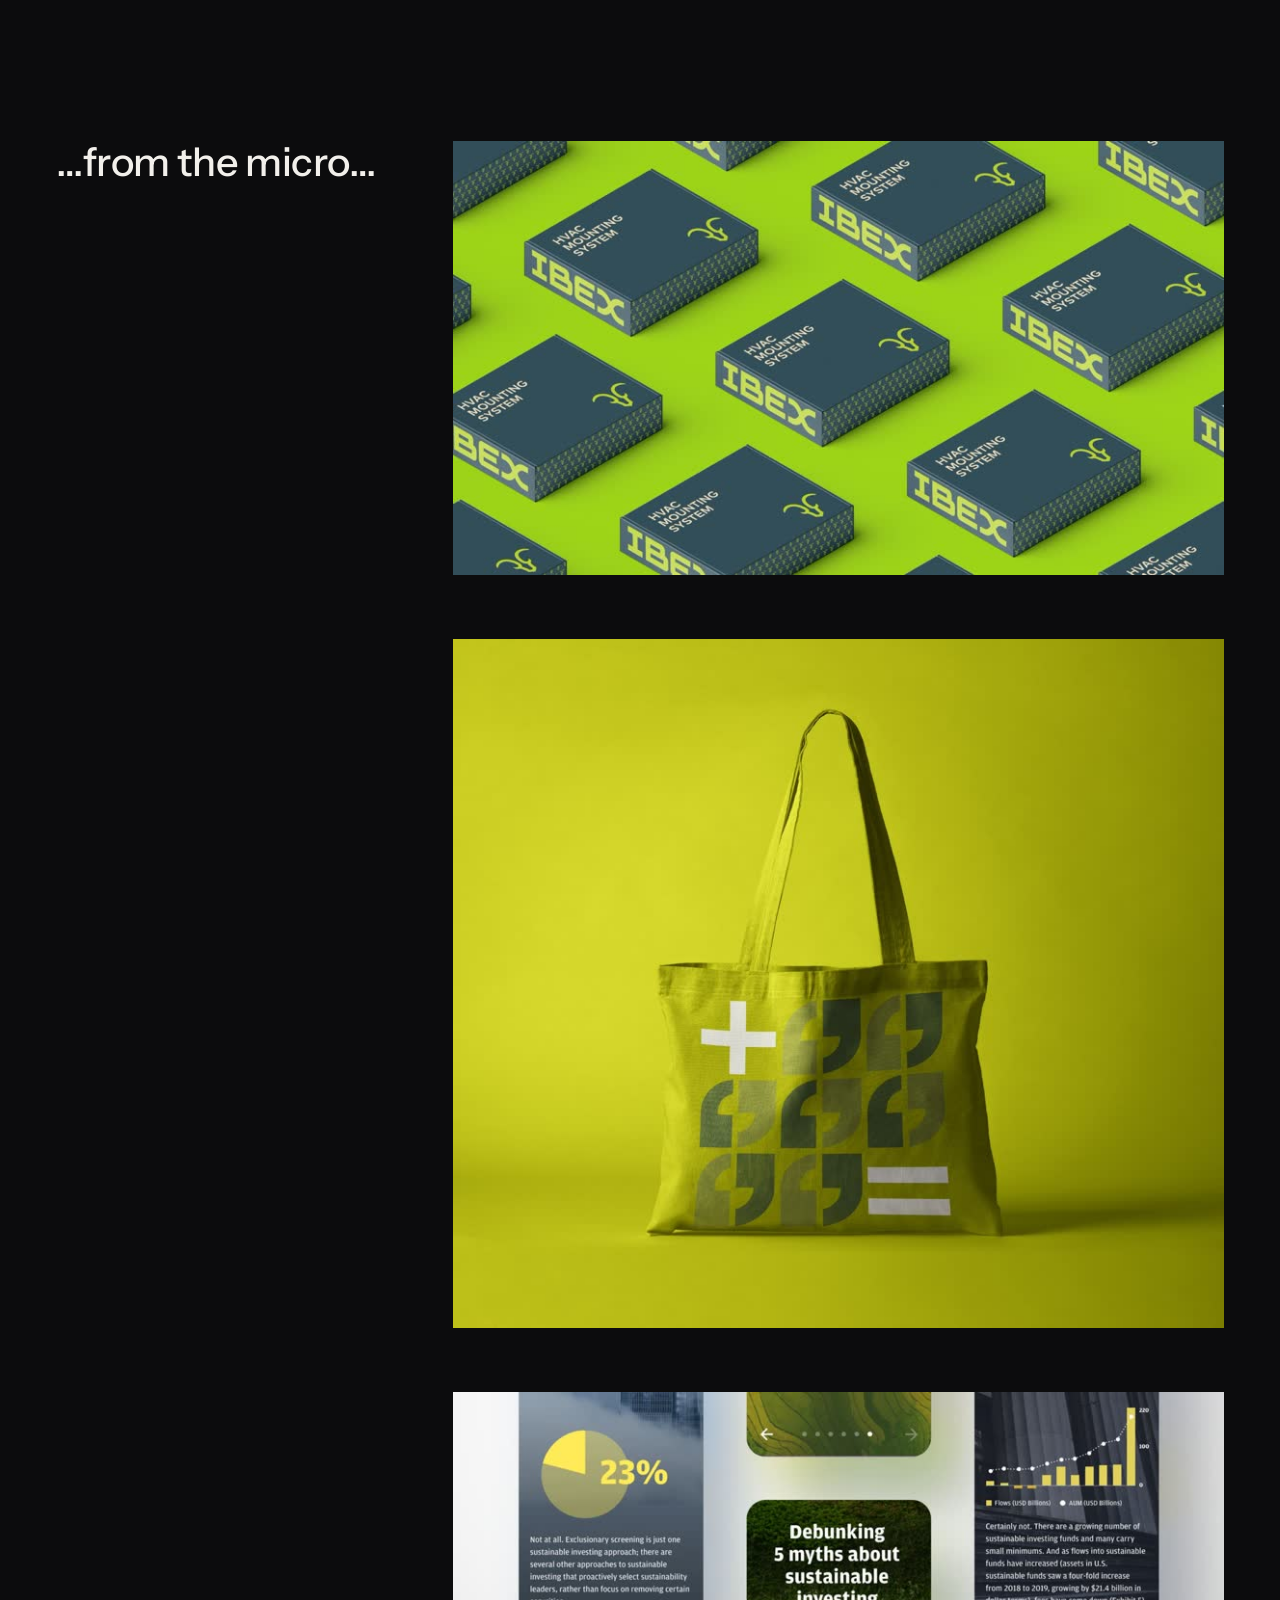
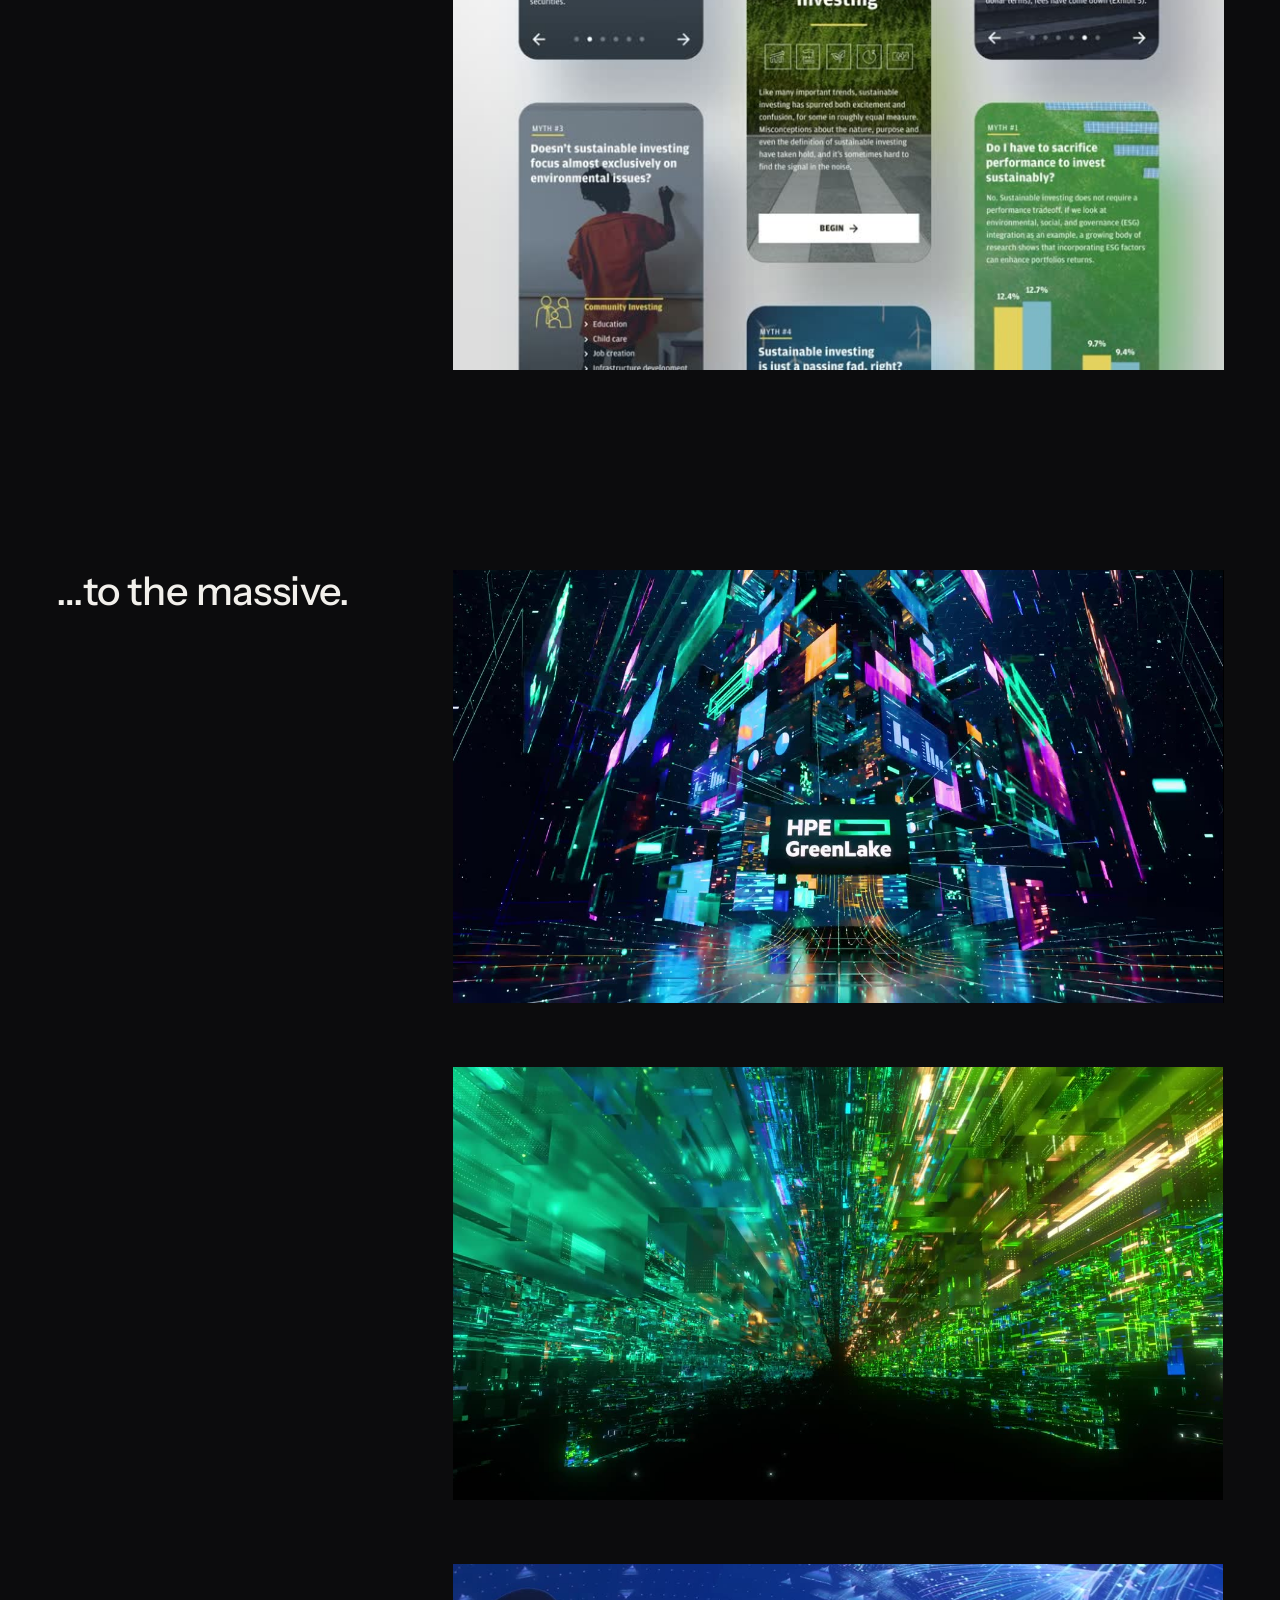
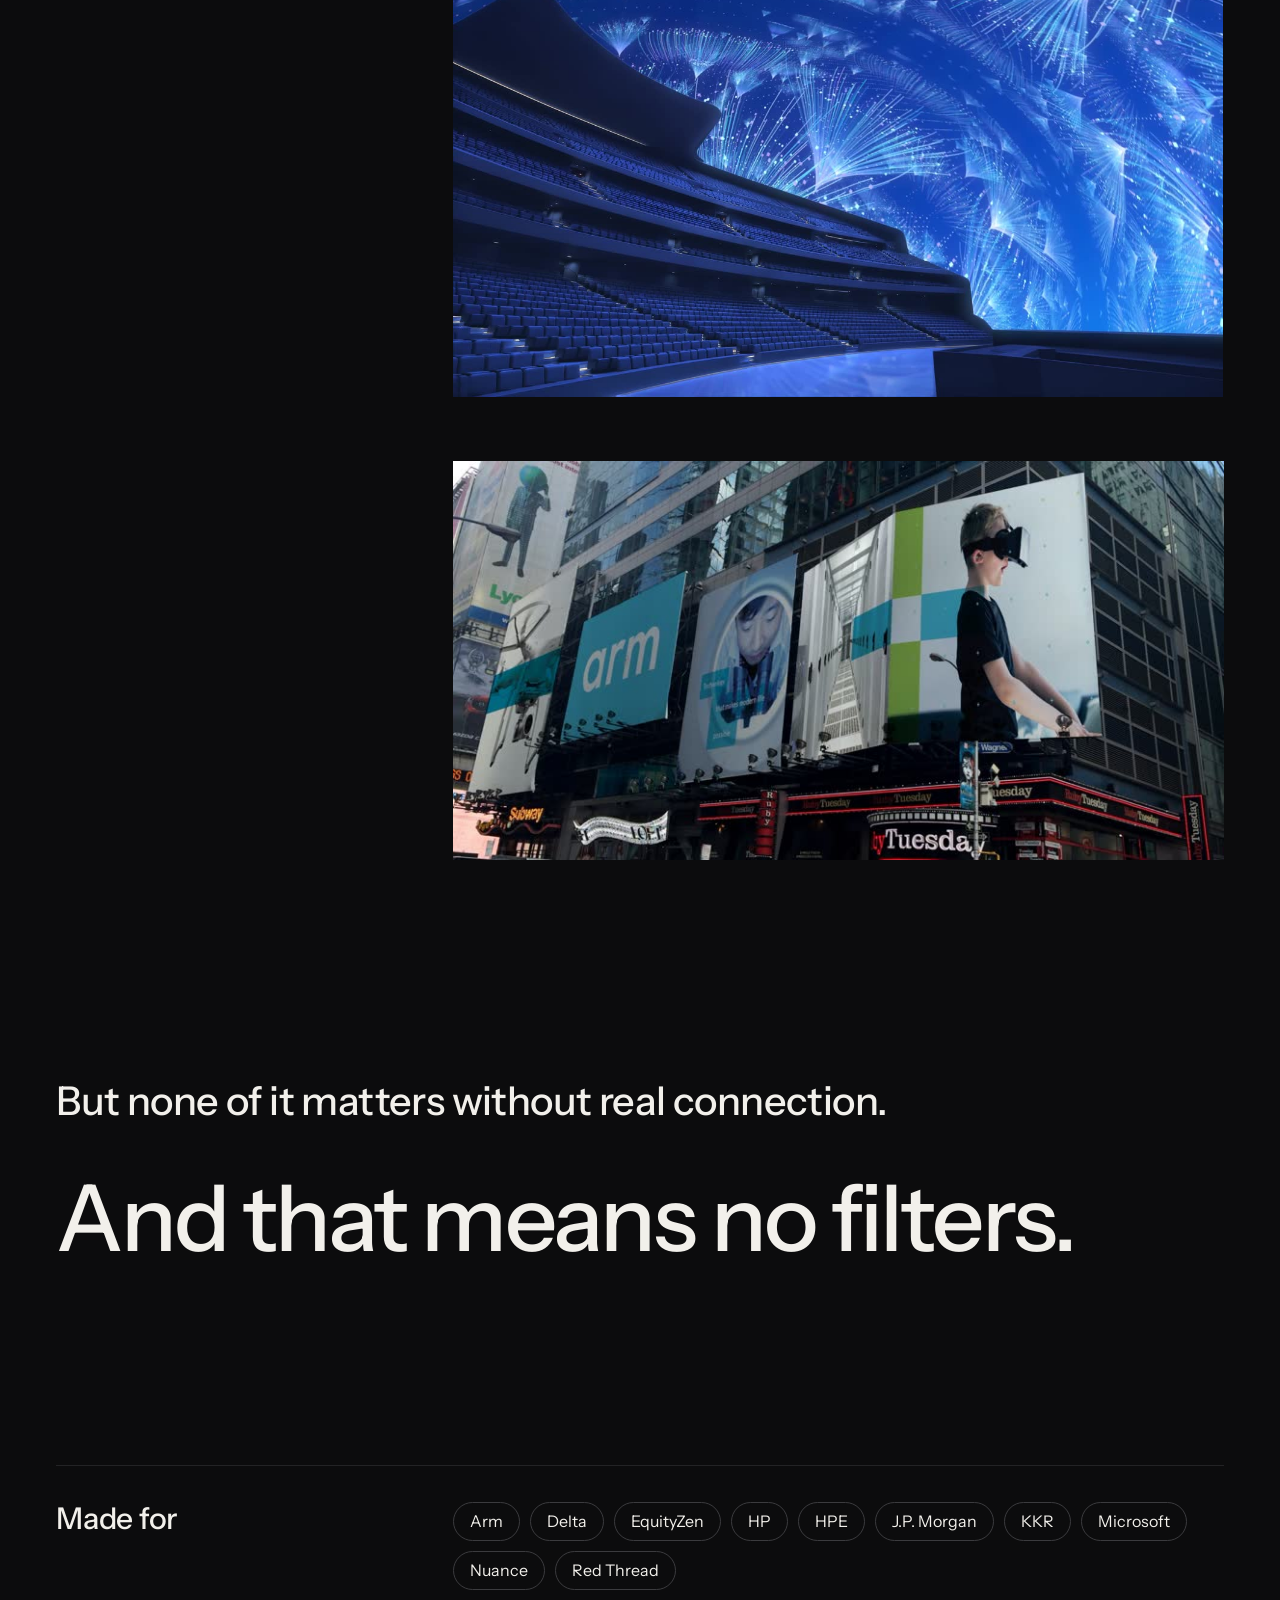
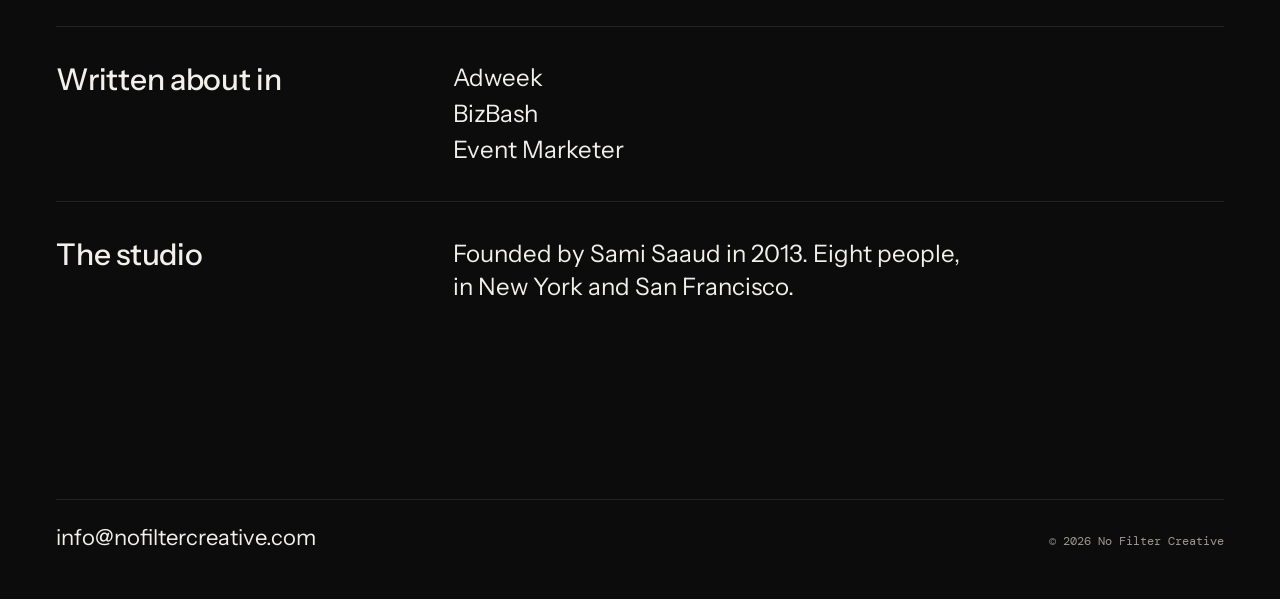
==== commit ac1ff664: "Reel: sound and full-screen buttons, muted by default Co-Authored-By: Claude Opus 5.5 <noreply@anthr" ====
--- a/index.html
+++ b/index.html
@@ -40,7 +40,13 @@
 <h1 class="s1" style="margin: 0; font-size: clamp(40px, 5.4vw, 80px); line-height: 1.02; font-weight: 500; letter-spacing: -0.025em; text-wrap: balance"><span class="sr-only">We are No Filter, the creative studio behind the keynote.</span><span class="pt" aria-hidden="true"><span class="pw"><span class="pc">W</span><span class="pc">e</span></span><span class="pw"><span class="pc">a</span><span class="pc">r</span><span class="pc">e</span></span><span class="pw"><span class="pc">N</span><span class="pc">o</span></span><span class="pw"><span class="pc">F</span><span class="pc">i</span><span class="pc">l</span><span class="pc">t</span><span class="pc">e</span><span class="pc">r</span><span class="pc">,</span></span><span class="pw"><span class="pc">t</span><span class="pc">h</span><span class="pc">e</span></span><span class="pw"><span class="pc">c</span><span class="pc">r</span><span class="pc">e</span><span class="pc">a</span><span class="pc">t</span><span class="pc">i</span><span class="pc">v</span><span class="pc">e</span></span><span class="pw"><span class="pc">s</span><span class="pc">t</span><span class="pc">u</span><span class="pc">d</span><span class="pc">i</span><span class="pc">o</span></span><span class="pw"><span class="pc">b</span><span class="pc">e</span><span class="pc">h</span><span class="pc">i</span><span class="pc">n</span><span class="pc">d</span></span><span class="pw"><span class="pc">t</span><span class="pc">h</span><span class="pc">e</span></span><span class="pw"><span class="pc">k</span><span class="pc">e</span><span class="pc">y</span><span class="pc">n</span><span class="pc">o</span><span class="pc">t</span><span class="pc">e</span><span class="pc">.</span></span></span></h1>
 <p class="s2" style="margin: 150px 0 0; font-size: clamp(40px, 5.4vw, 80px); line-height: 1.02; font-weight: 500; letter-spacing: -0.025em; text-wrap: balance"><span class="sr-only">We shape everything the audience sees.</span><span class="pt" aria-hidden="true"><span class="pw"><span class="pc">W</span><span class="pc">e</span></span><span class="pw"><span class="pc">s</span><span class="pc">h</span><span class="pc">a</span><span class="pc">p</span><span class="pc">e</span></span><span class="pw"><span class="pc">e</span><span class="pc">v</span><span class="pc">e</span><span class="pc">r</span><span class="pc">y</span><span class="pc">t</span><span class="pc">h</span><span class="pc">i</span><span class="pc">n</span><span class="pc">g</span></span><span class="pw"><span class="pc">t</span><span class="pc">h</span><span class="pc">e</span></span><span class="pw"><span class="pc">a</span><span class="pc">u</span><span class="pc">d</span><span class="pc">i</span><span class="pc">e</span><span class="pc">n</span><span class="pc">c</span><span class="pc">e</span></span><span class="pw"><span class="pc">s</span><span class="pc">e</span><span class="pc">e</span><span class="pc">s</span><span class="pc">.</span></span></span></p>
 <div class="full" style="margin-top: 96px; display: flex; flex-direction: column; gap: 18px">
-<video class="nf-video nf-hero-video" data-src="media/reel.mp4" data-src-m="media/reel-m.mp4" data-poster="media/reel.jpg" data-poster-m="media/reel.jpg" data-controls muted loop playsinline preload="none" aria-label="No Filter showreel" style="display: block; width: 100%; height: auto; background-color: #000000; object-fit: cover"></video>
+<div class="reel">
+<video class="nf-video nf-hero-video" data-src="media/reel.mp4" data-src-m="media/reel-m.mp4" data-poster="media/reel.jpg" data-poster-m="media/reel.jpg" muted loop playsinline preload="none" aria-label="No Filter showreel" style="display: block; width: 100%; height: auto; background-color: #000000; object-fit: cover"></video>
+<div class="reel-ctrls">
+<button type="button" class="reel-btn" data-reel="sound" aria-pressed="false" aria-label="Turn sound on"><svg class="ic-off" width="18" height="18" viewBox="0 0 18 18" fill="none" aria-hidden="true"><path d="M3 7h3l4-3.5v11L6 11H3z" stroke="currentColor" stroke-width="1.5" stroke-linejoin="round"></path><path d="M12.5 7l4 4m0-4l-4 4" stroke="currentColor" stroke-width="1.5" stroke-linecap="round"></path></svg><svg class="ic-on" width="18" height="18" viewBox="0 0 18 18" fill="none" aria-hidden="true"><path d="M3 7h3l4-3.5v11L6 11H3z" stroke="currentColor" stroke-width="1.5" stroke-linejoin="round"></path><path d="M12.5 6.5a3.5 3.5 0 010 5M14.5 4.5a6.4 6.4 0 010 9" stroke="currentColor" stroke-width="1.5" stroke-linecap="round"></path></svg><span class="reel-lbl">Sound</span></button>
+<button type="button" class="reel-btn" data-reel="fullscreen" aria-label="Watch full screen"><svg width="18" height="18" viewBox="0 0 18 18" fill="none" aria-hidden="true"><path d="M3 7V3h4M11 3h4v4M15 11v4h-4M7 15H3v-4" stroke="currentColor" stroke-width="1.5" stroke-linecap="round" stroke-linejoin="round"></path></svg><span class="reel-lbl">Full screen</span></button>
+</div>
+</div>
 </div>
 </div>
 </section>
--- a/styles.css
+++ b/styles.css
@@ -76,3 +76,12 @@
 
 .nf-video{display:block;width:100%;height:auto;aspect-ratio:16 / 9;background-color:#000;object-fit:cover}
 
+.reel{position:relative}
+.reel-ctrls{position:absolute;right:16px;bottom:16px;display:flex;gap:8px}
+.reel-btn{display:inline-flex;align-items:center;gap:8px;min-height:44px;min-width:44px;padding:0 16px;border-radius:999px;border:1px solid rgba(242,240,235,.35);background:rgba(12,12,13,.55);-webkit-backdrop-filter:blur(8px);backdrop-filter:blur(8px);color:#F2F0EB;font:500 14px/1 'Instrument Sans','Helvetica Neue',Arial,sans-serif;cursor:pointer}
+.reel-btn:hover{border-color:#F2F0EB}
+.reel-btn:focus-visible{outline:2px solid #FF6126;outline-offset:2px}
+.reel-btn .ic-on{display:none}
+.reel-btn[aria-pressed="true"] .ic-on{display:block}
+.reel-btn[aria-pressed="true"] .ic-off{display:none}
+@media (max-width:860px){.reel-ctrls{right:10px;bottom:10px}.reel-btn{padding:0 13px}.reel-lbl{display:none}}
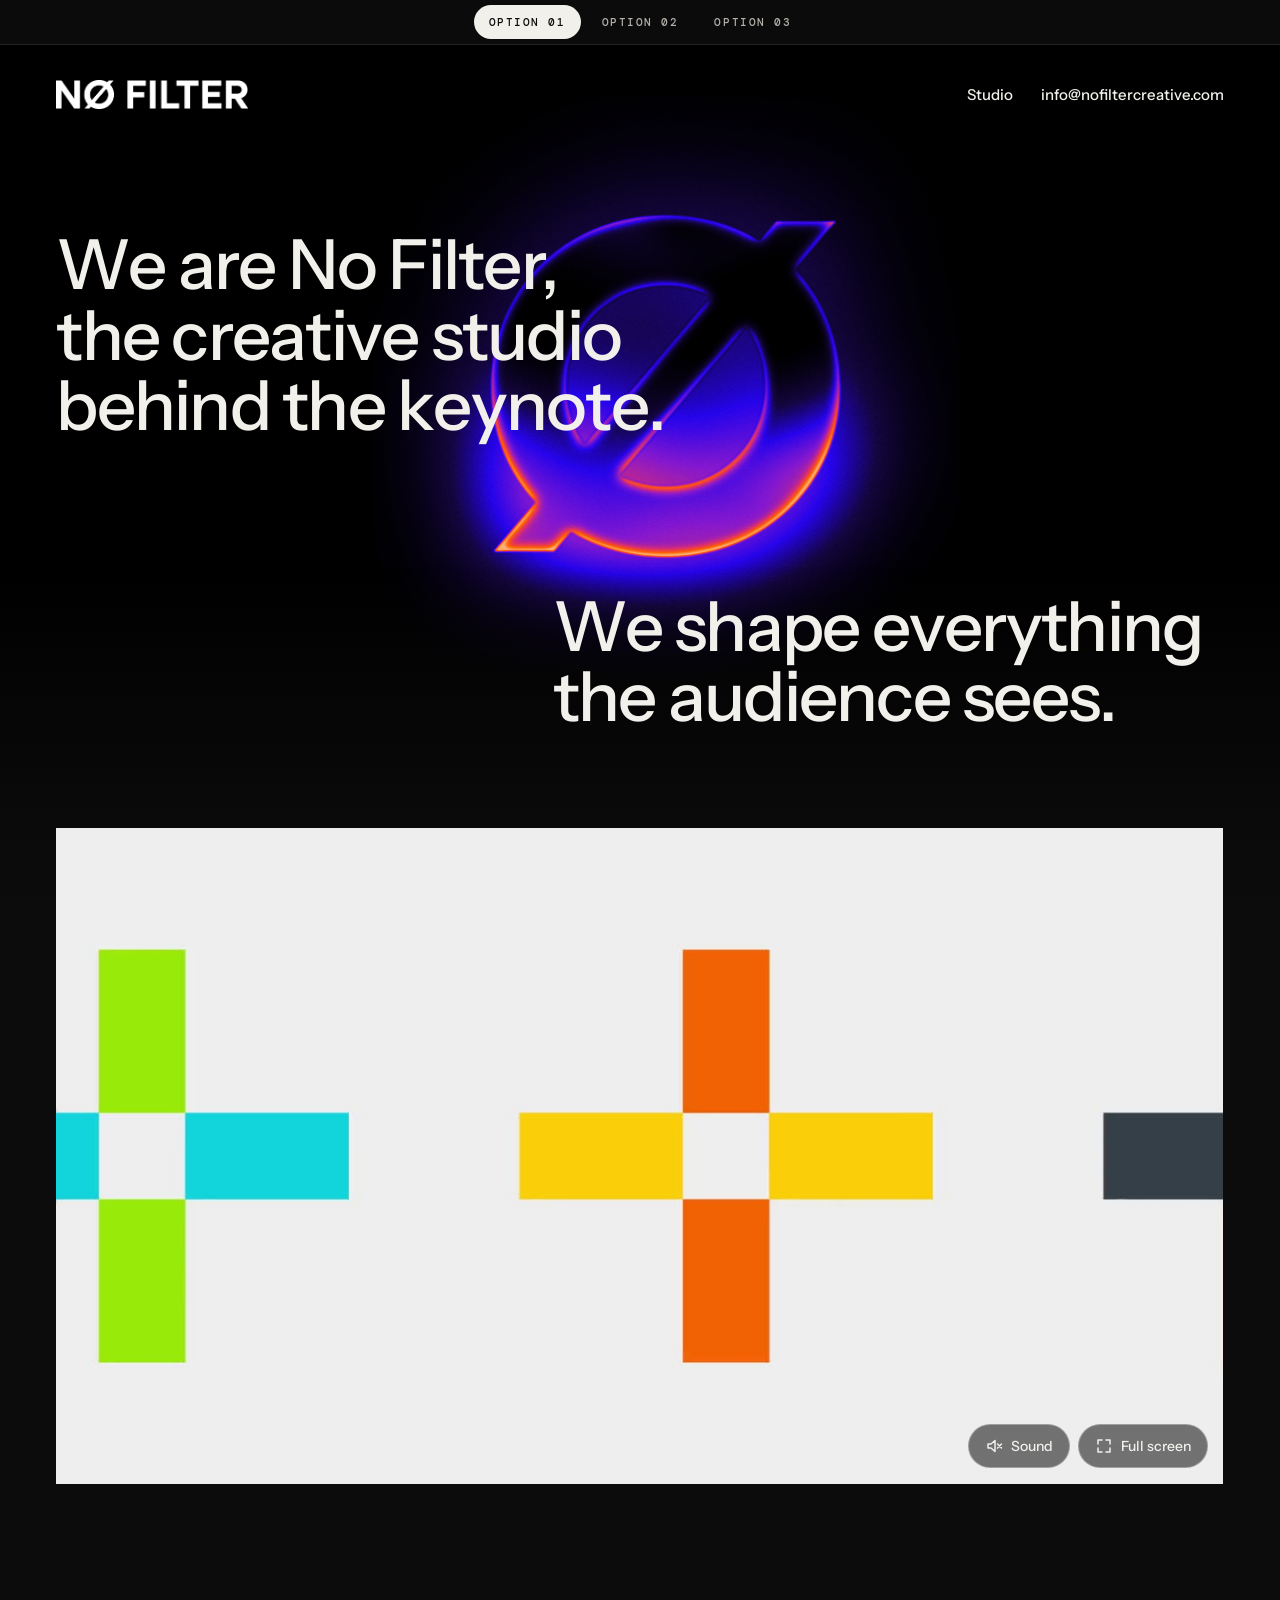
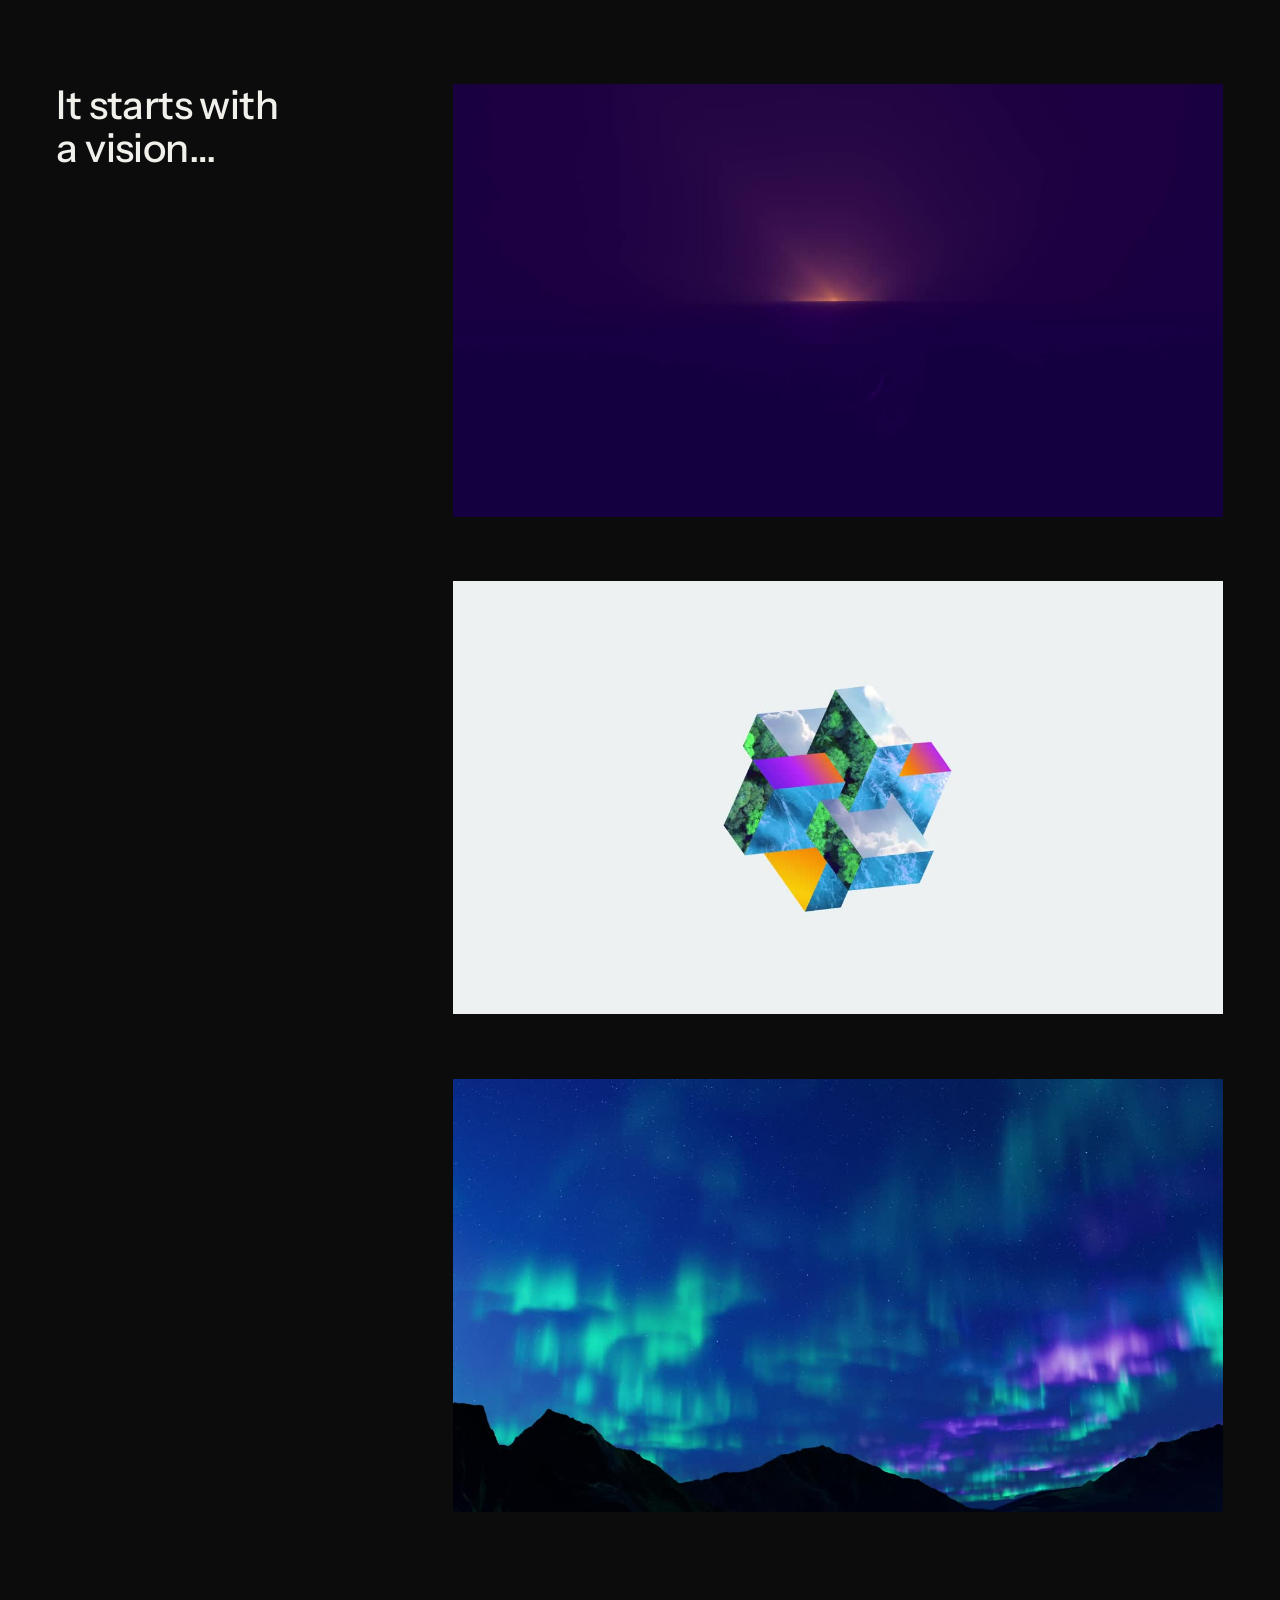
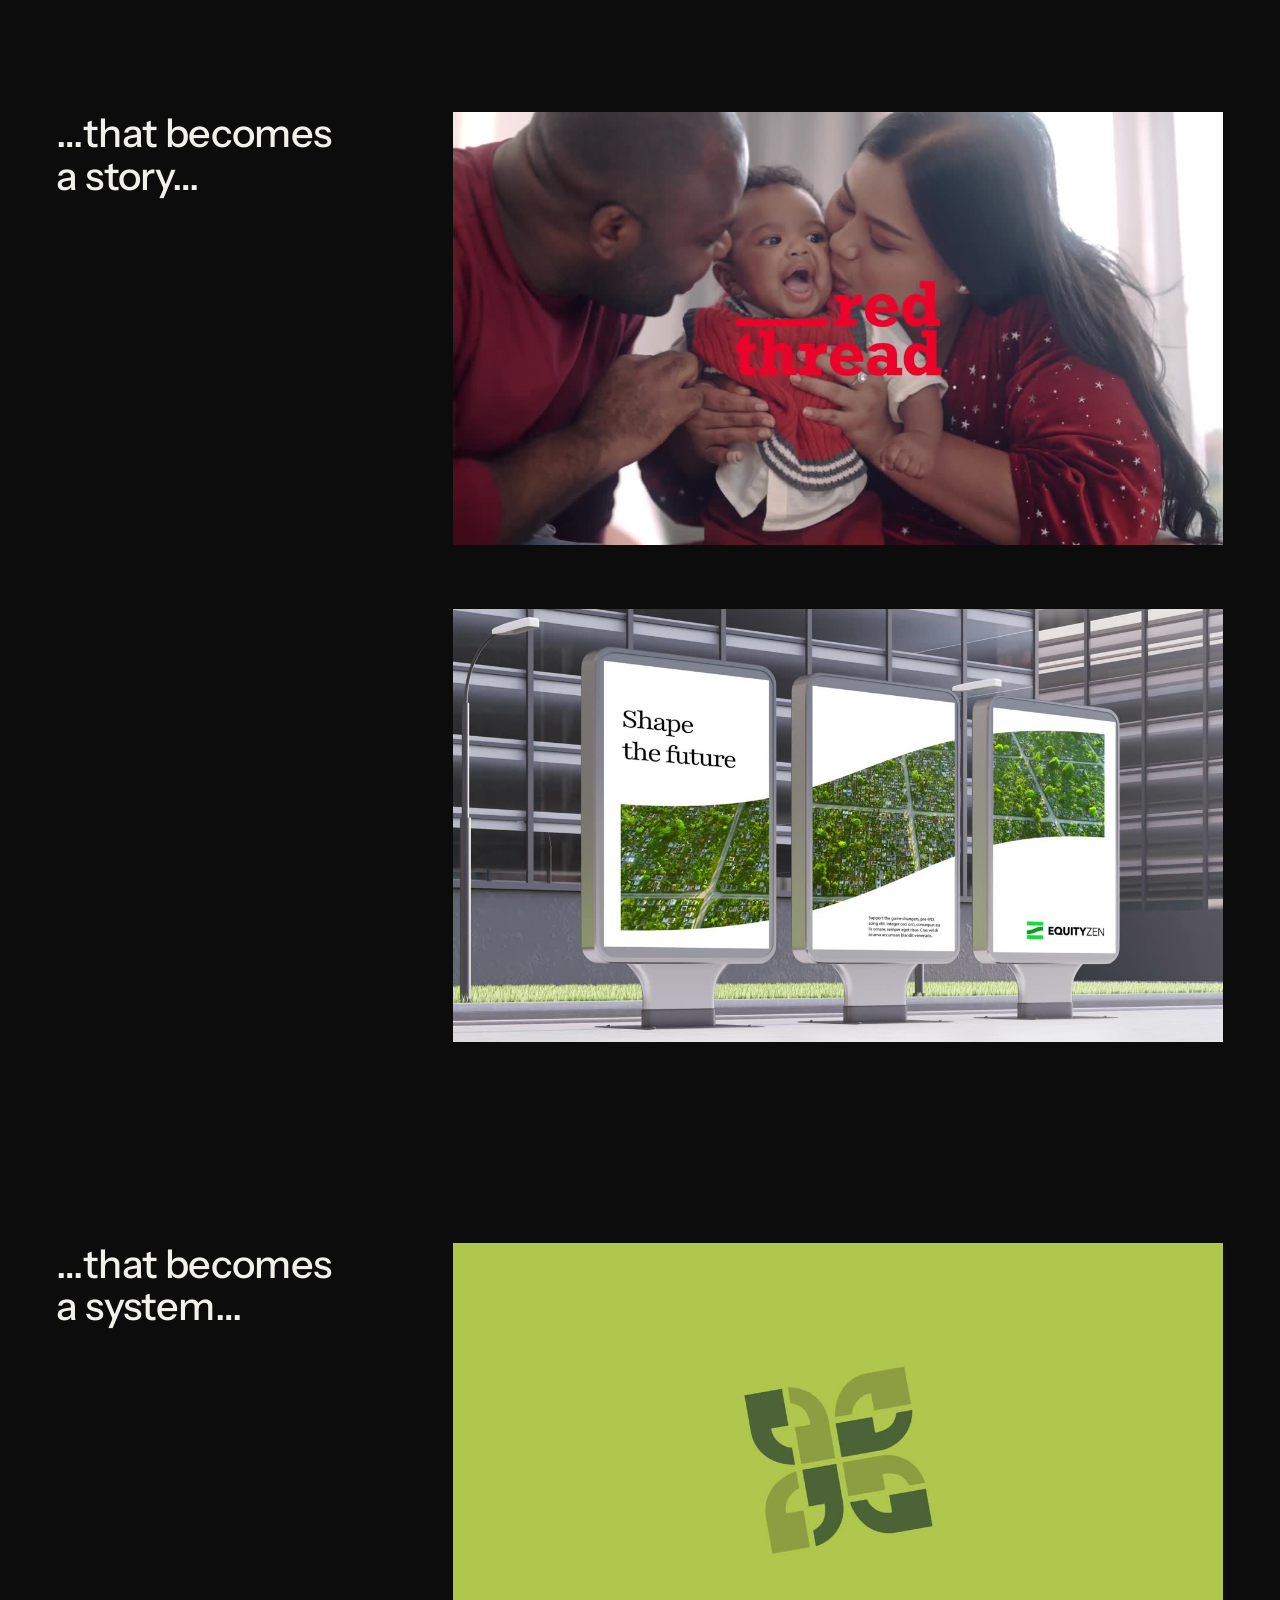
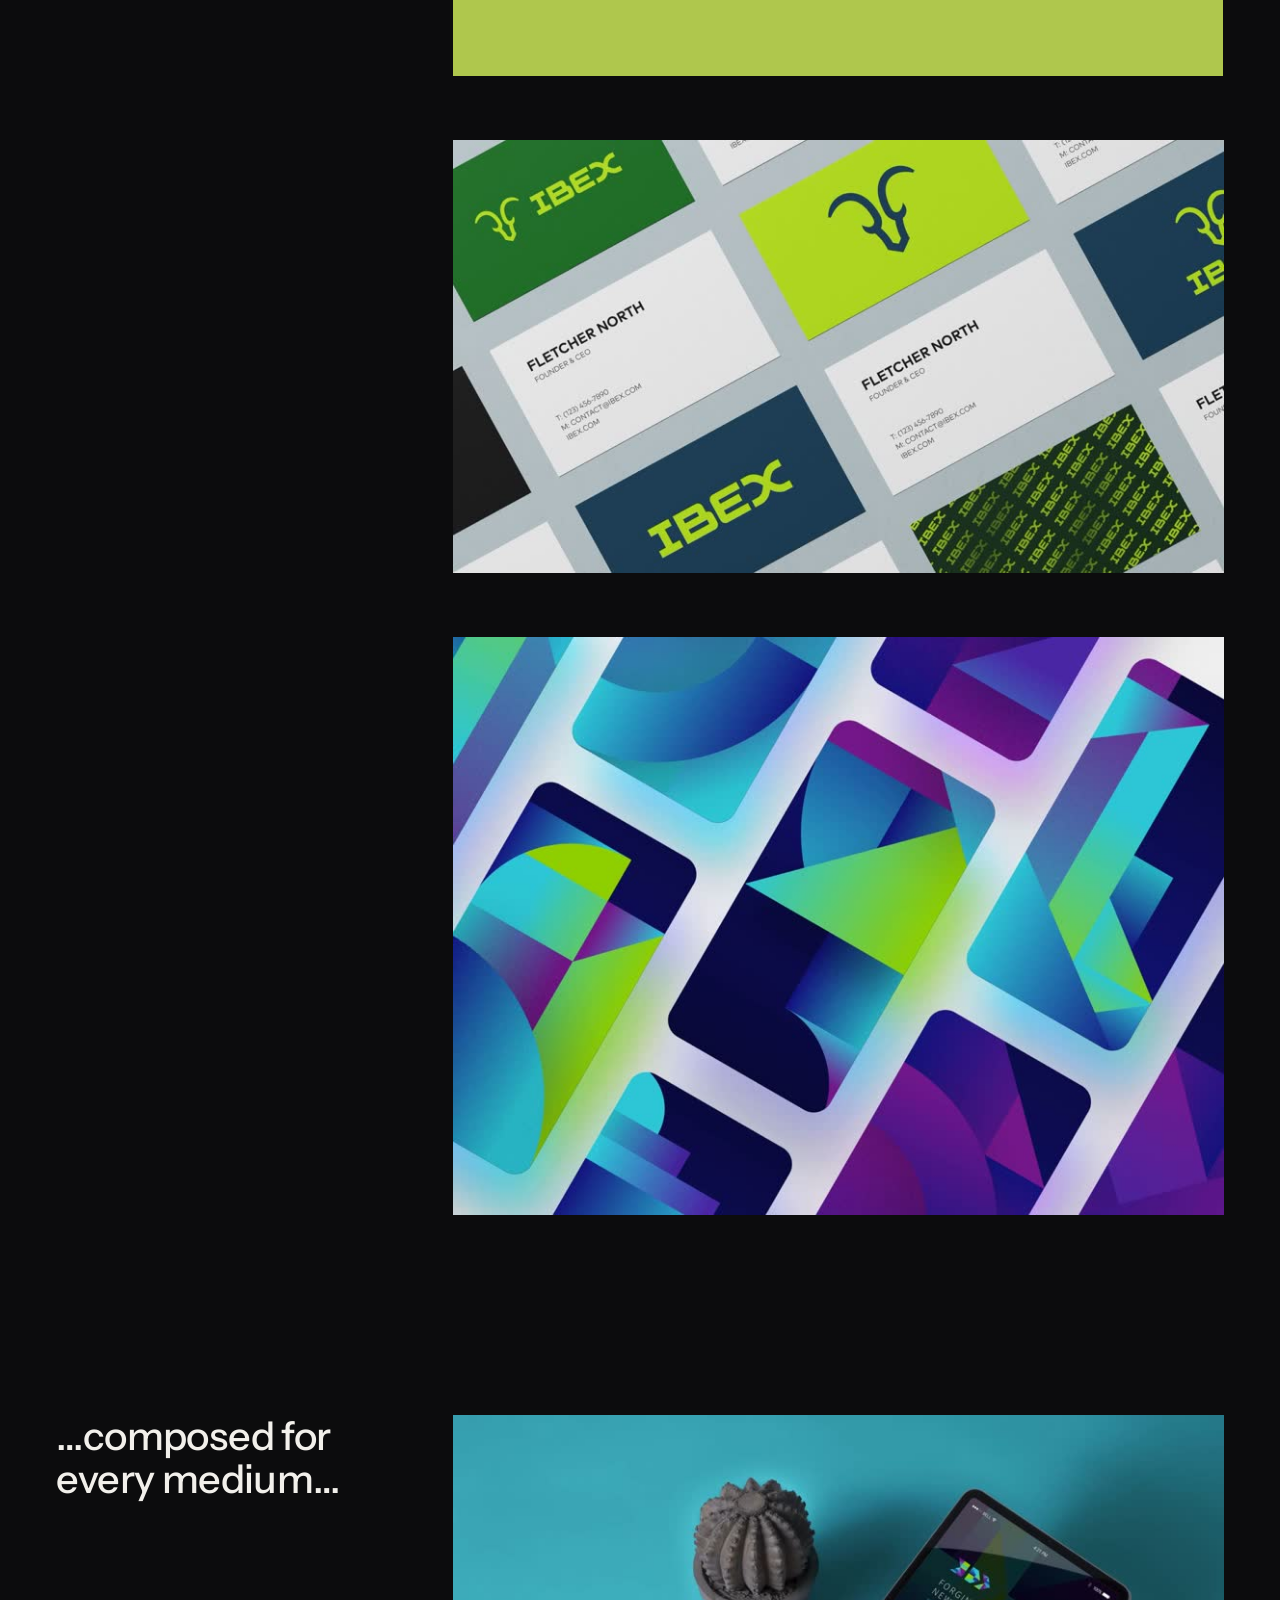
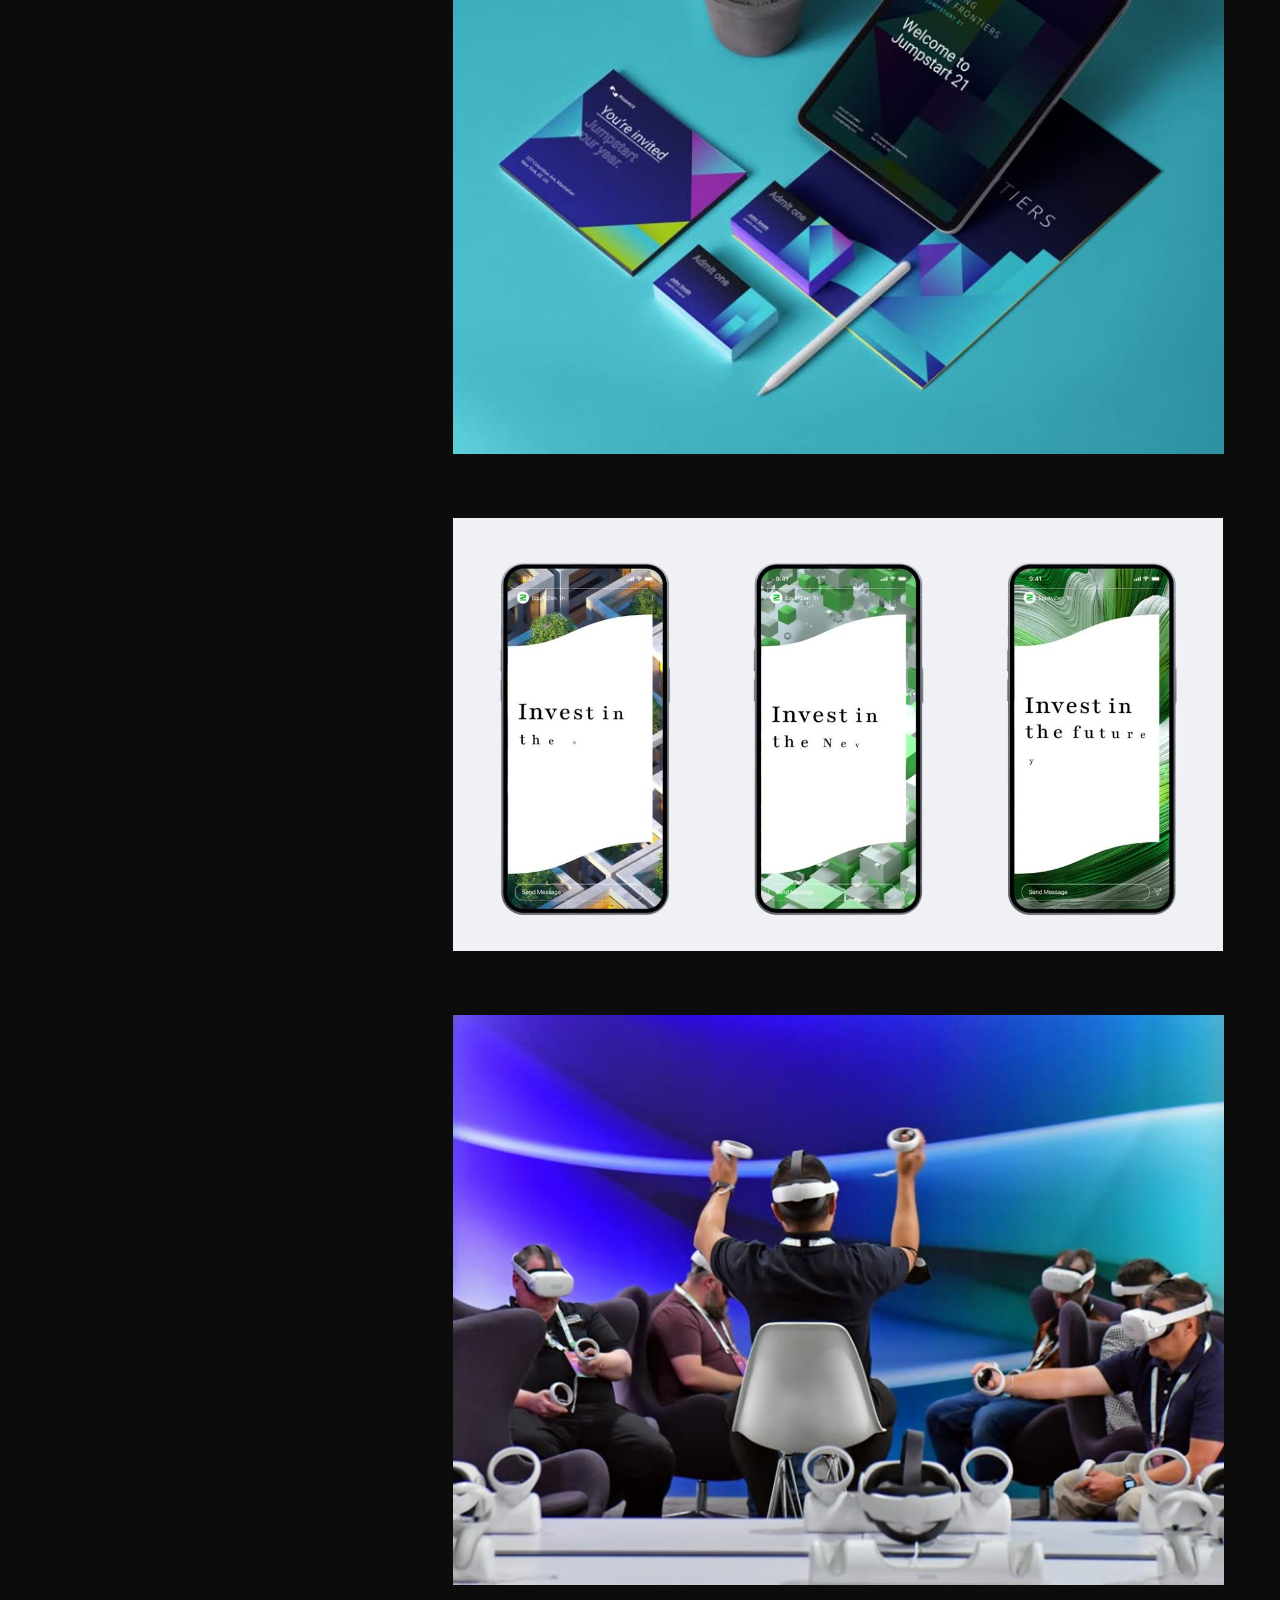
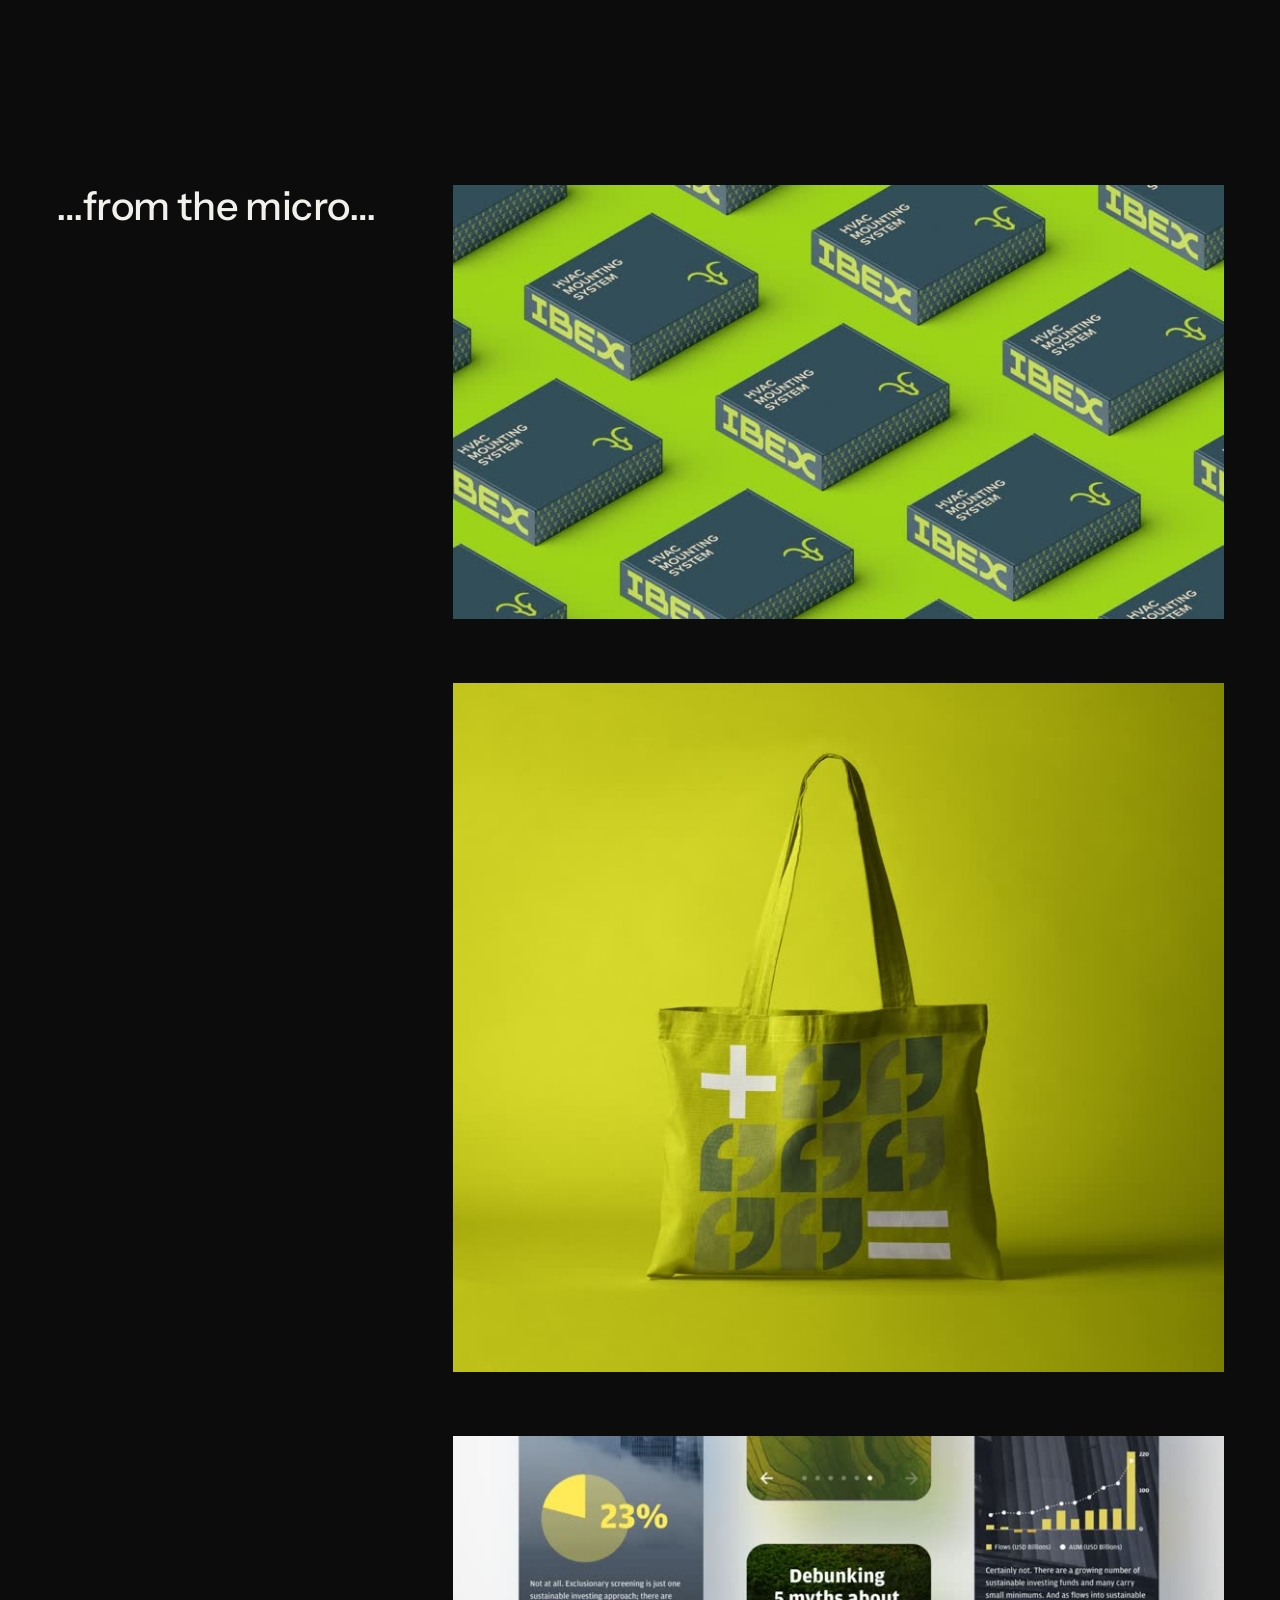
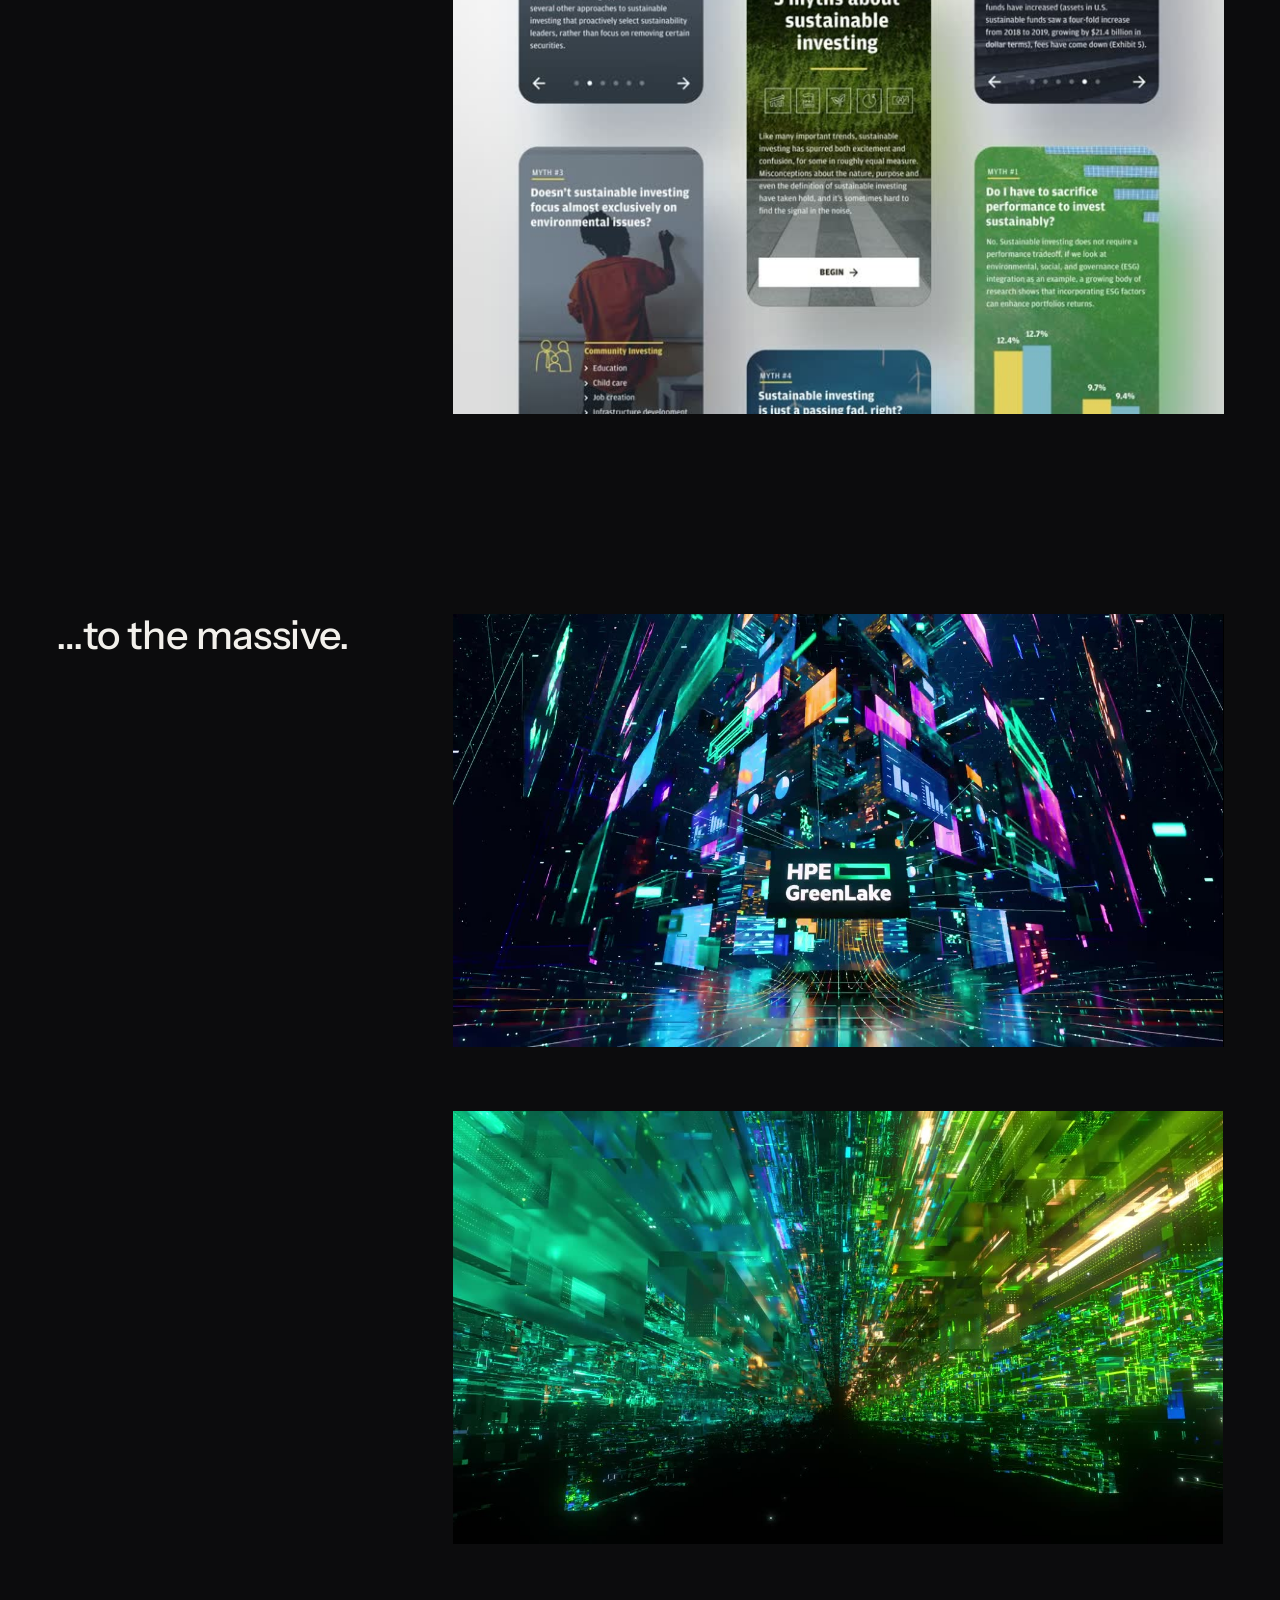
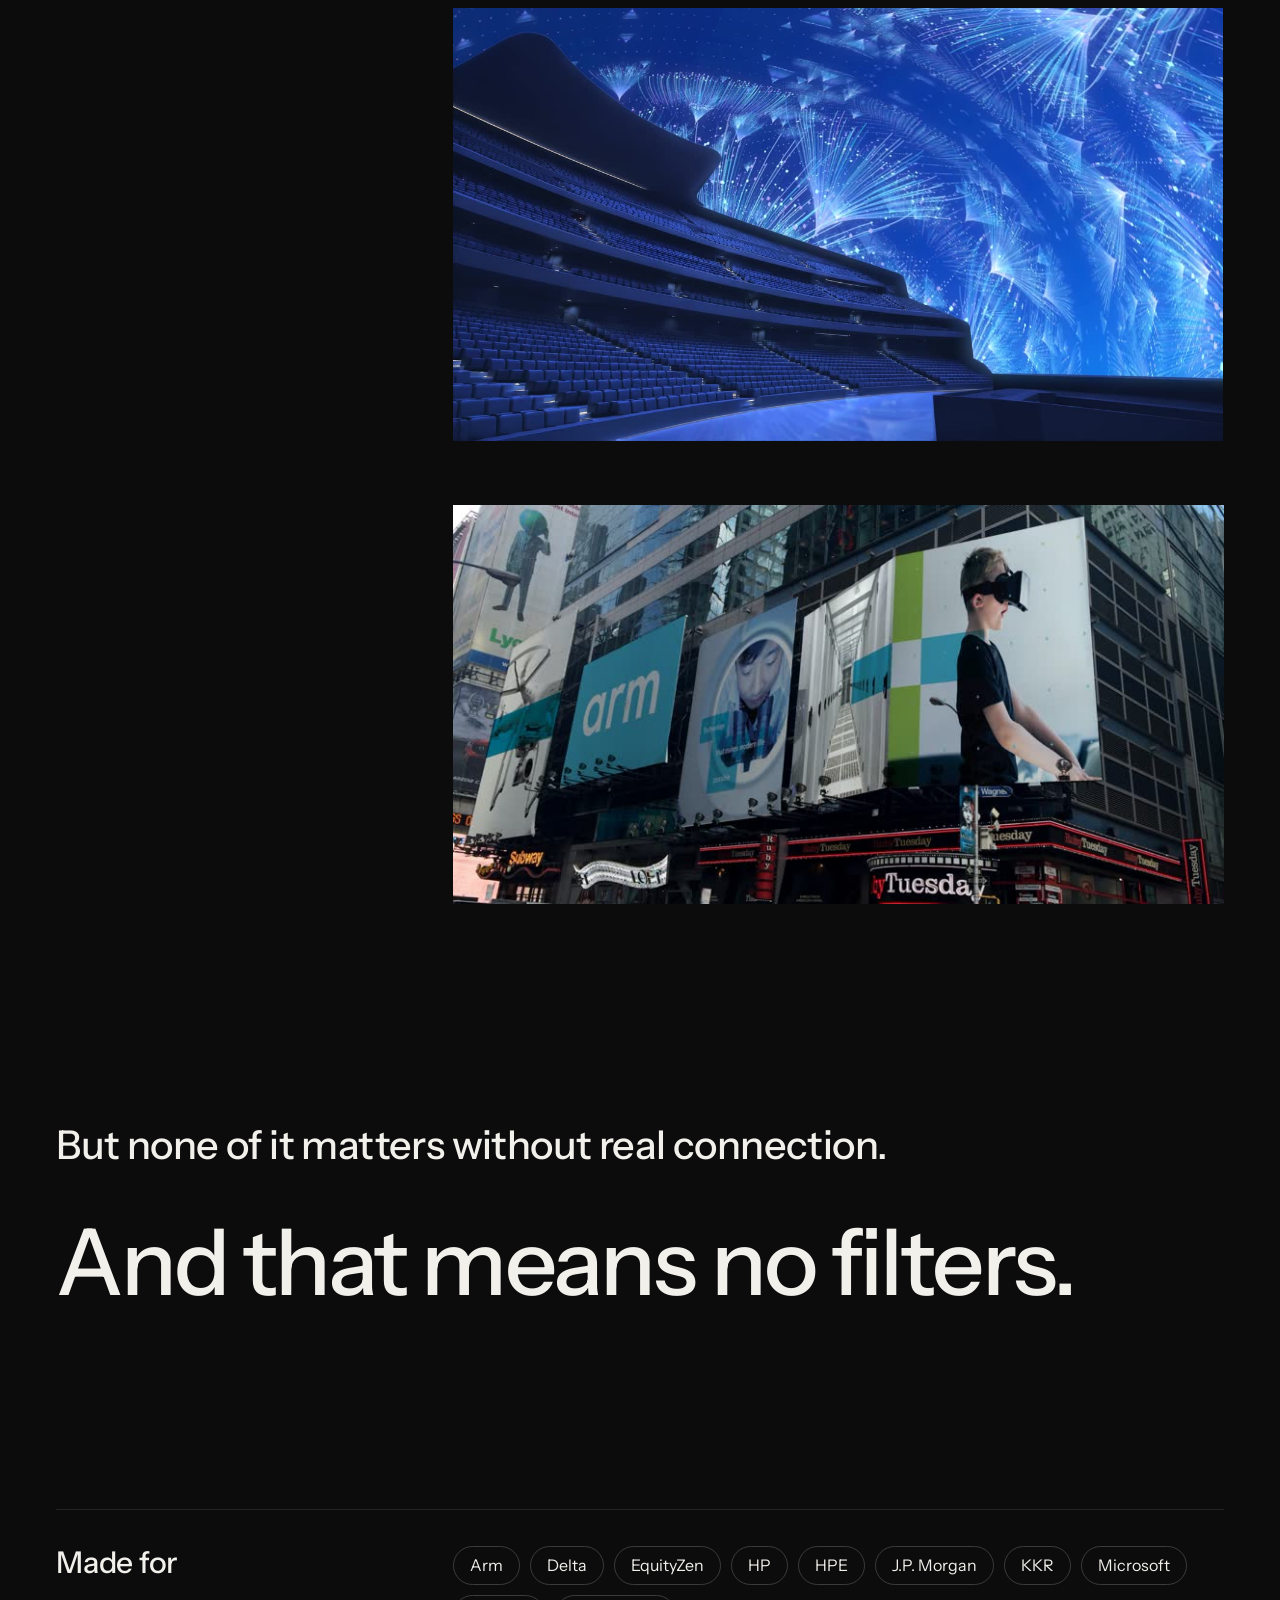
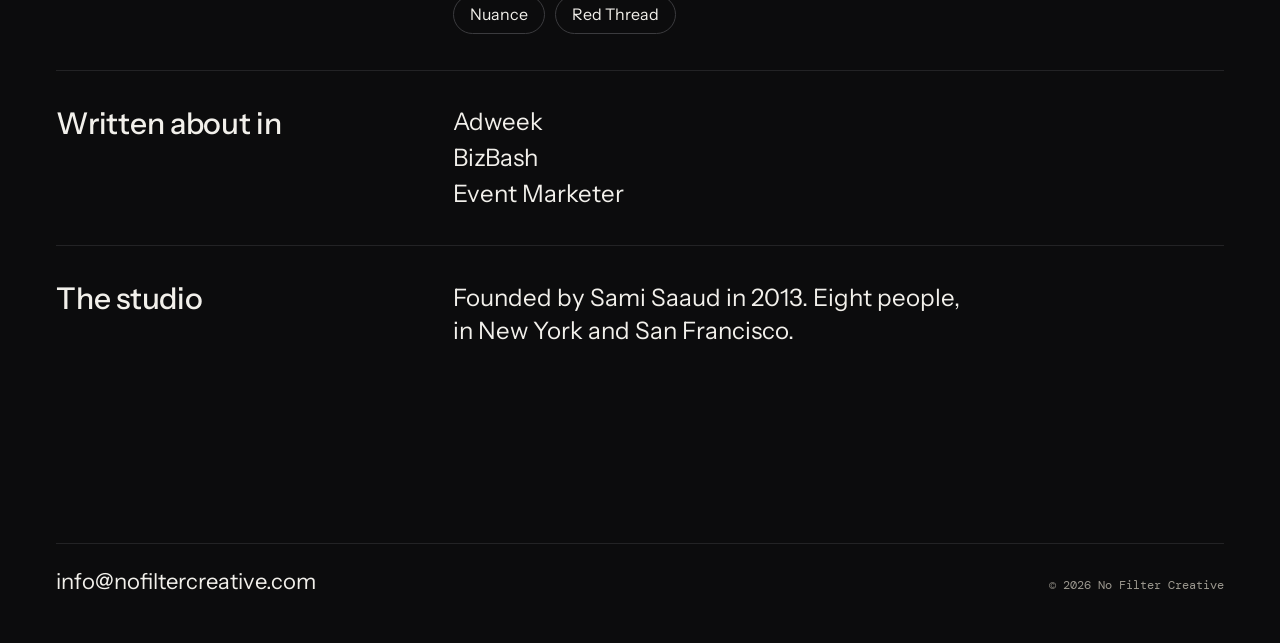
==== commit e317e998: "Add hero options 02 (LED-wall reel) and 03 (liquid-glass mark) with a presentation switcher Co-Autho" ====
--- a/index.html
+++ b/index.html
@@ -17,6 +17,11 @@
 <script src="main.js" defer></script>
 </head>
 <body>
+<nav class="opt-bar" aria-label="Design options">
+<a href="./" aria-current="page">Option 01</a>
+<a href="option-02.html">Option 02</a>
+<a href="option-03.html">Option 03</a>
+</nav>
 <div class="nf" style="position: relative; width: 100%; min-height: 100vh; background: #0C0C0D; color: #F2F0EB; font-family: 'Instrument Sans', 'Helvetica Neue', Arial, sans-serif; -webkit-font-smoothing: antialiased">
 
 <div class="hero-bg is-dots" aria-hidden="true">
--- a/styles.css
+++ b/styles.css
@@ -85,3 +85,13 @@
 .reel-btn[aria-pressed="true"] .ic-on{display:block}
 .reel-btn[aria-pressed="true"] .ic-off{display:none}
 @media (max-width:860px){.reel-ctrls{right:10px;bottom:10px}.reel-btn{padding:0 13px}.reel-lbl{display:none}}
+
+/* Presentation-only switcher between design options. Remove the bar and set --bar-h to 0 for launch. */
+:root{--bar-h:44px}
+body{padding-top:var(--bar-h)}
+.opt-bar{position:fixed;top:0;left:0;right:0;z-index:1000;height:var(--bar-h);display:flex;align-items:center;justify-content:center;gap:6px;padding:0 12px;background:rgba(12,12,13,.86);-webkit-backdrop-filter:blur(12px);backdrop-filter:blur(12px);border-bottom:1px solid #232325}
+.opt-bar a{display:inline-flex;align-items:center;height:32px;padding:0 14px;border-radius:999px;border:1px solid transparent;font-family:'DM Mono',ui-monospace,'SF Mono',Menlo,monospace;font-size:11px;font-weight:500;letter-spacing:.14em;text-transform:uppercase;color:#B5B1A9;text-decoration:none;white-space:nowrap}
+.opt-bar a:hover{color:#F2F0EB;border-color:#3B3B3E}
+.opt-bar a[aria-current="page"]{background:#F2F0EB;color:#0C0C0D}
+.opt-bar a:focus-visible{outline:2px solid #FF6126;outline-offset:2px}
+@media (max-width:380px){.opt-bar a{padding:0 10px;letter-spacing:.08em}}
